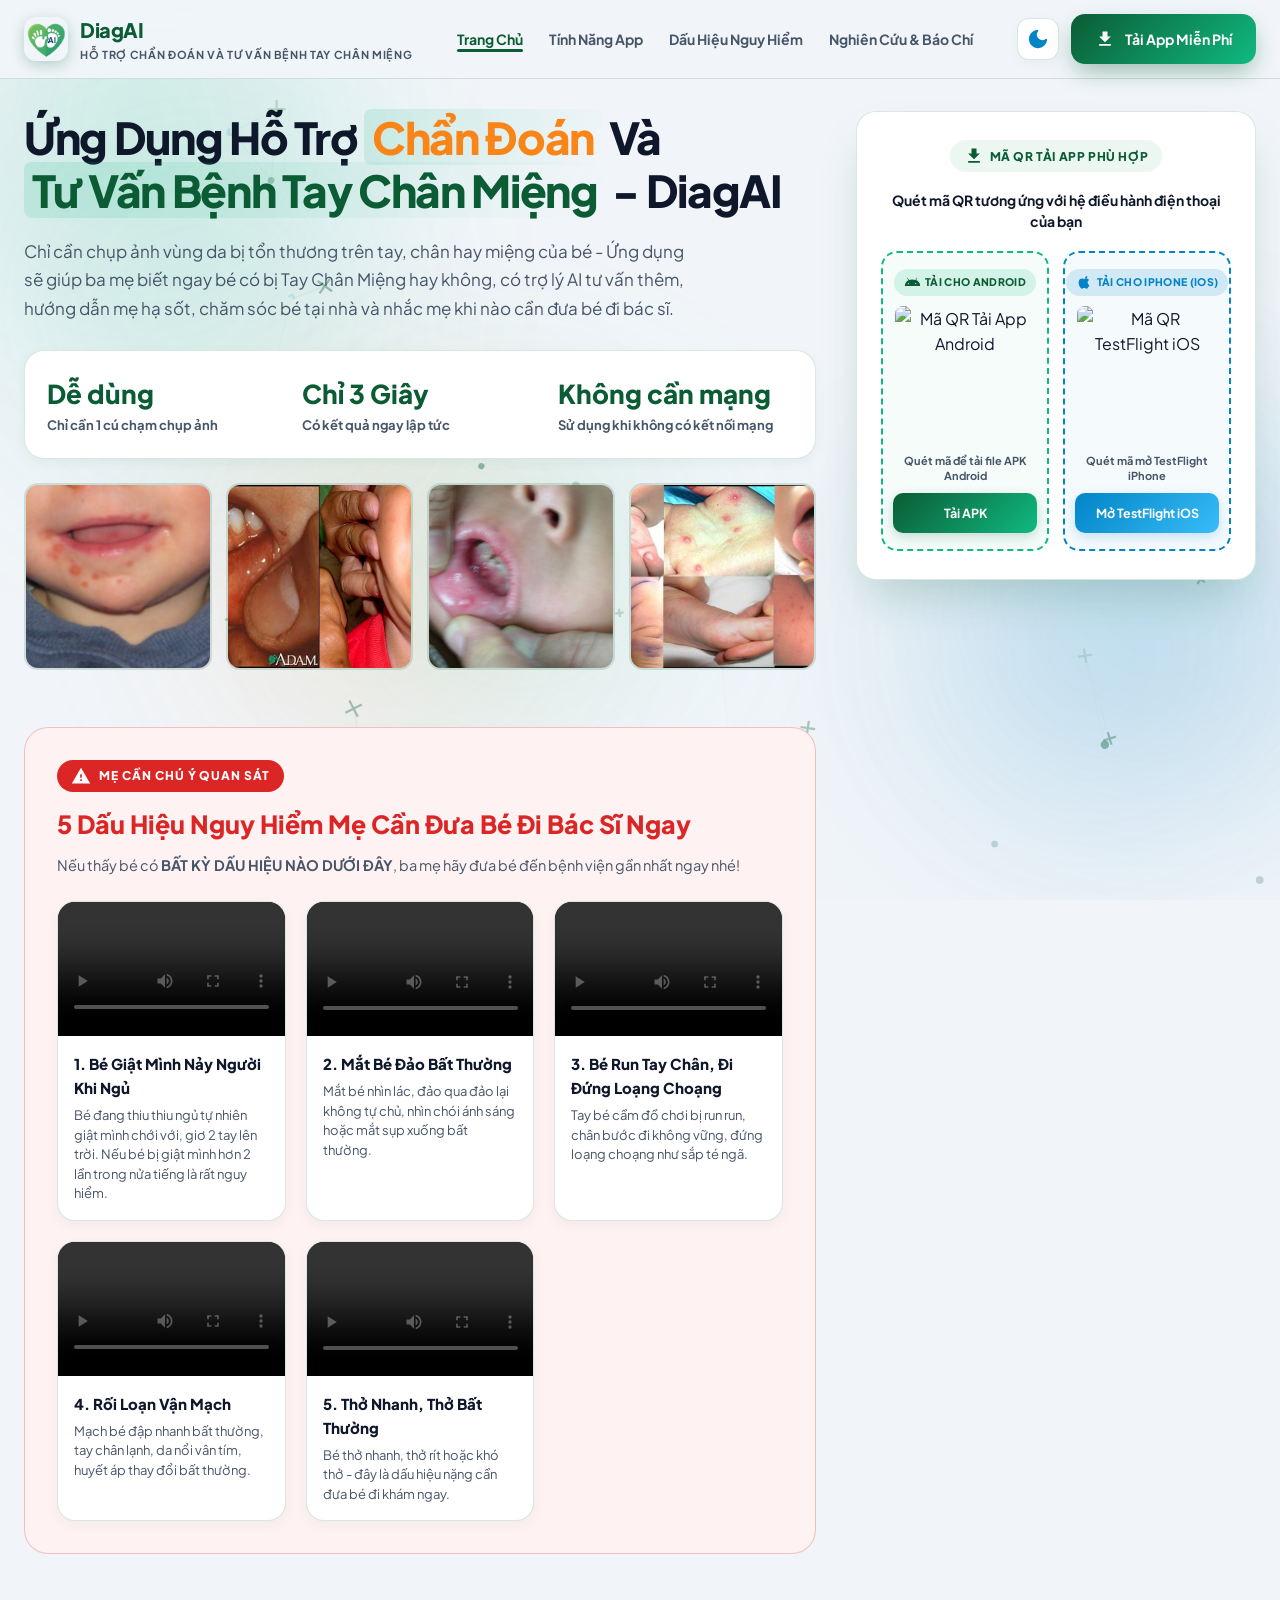
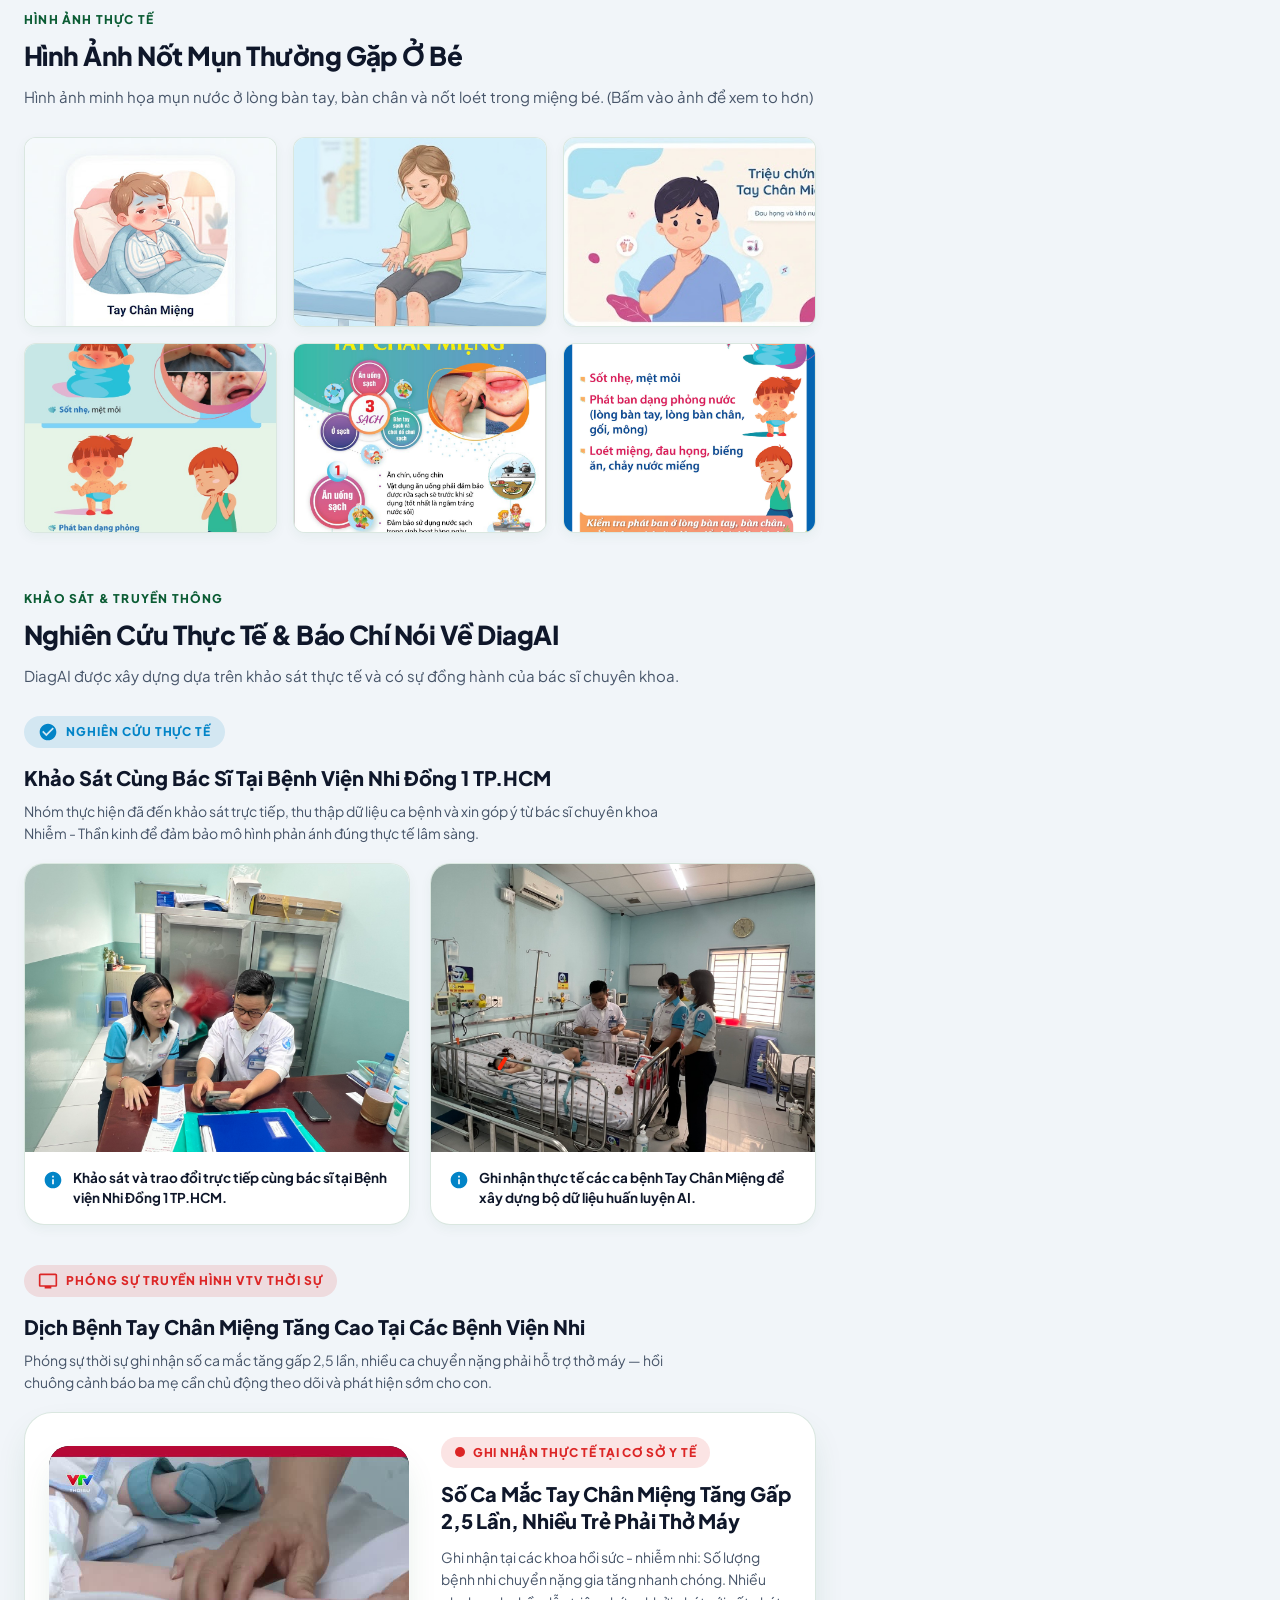
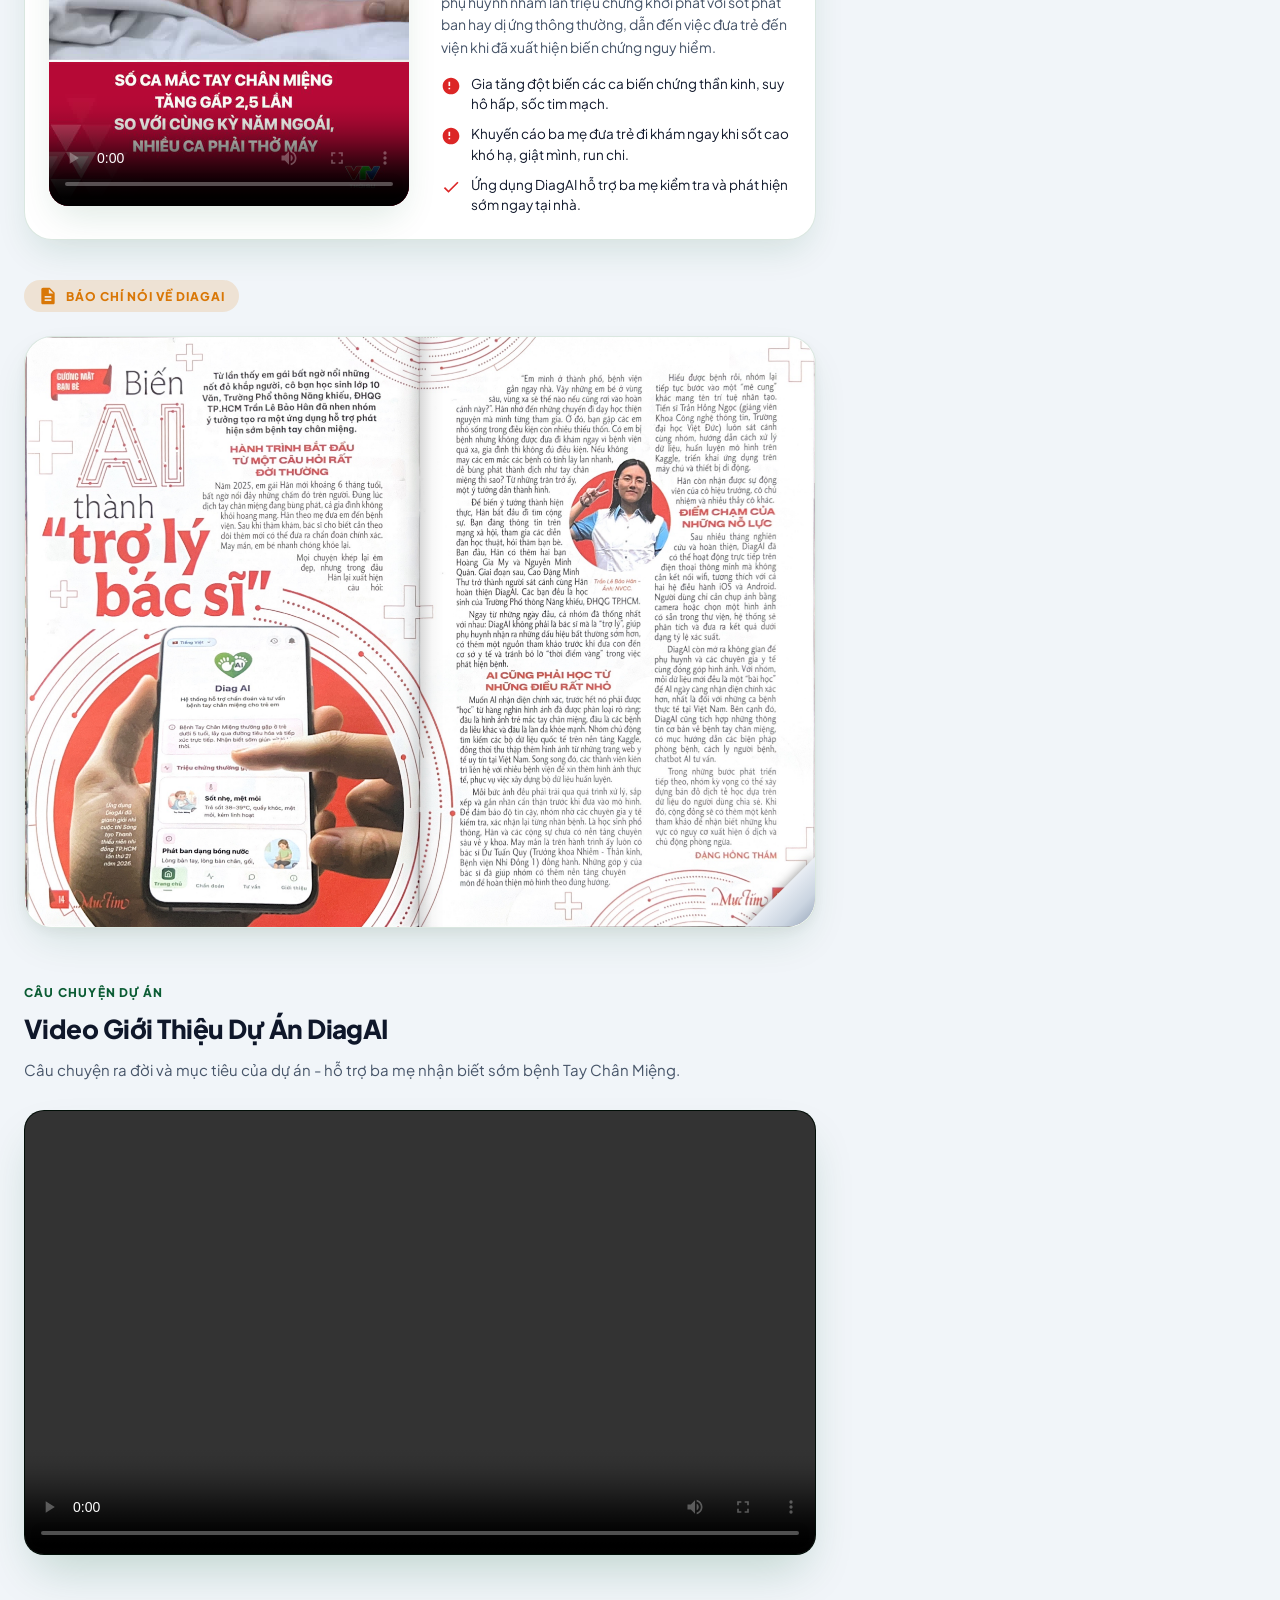
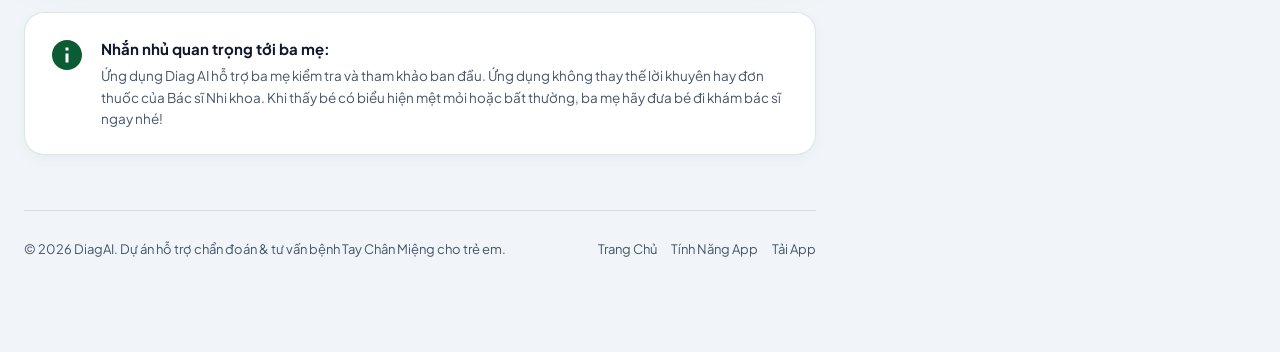
==== index.html @ 75537a61 "feat: add benhvien.mp4 VTV news report section to landing page and update hospital survey styles" ====
<!DOCTYPE html>
<html lang="vi">

<head>
  <meta charset="UTF-8" />
  <meta name="viewport" content="width=device-width, initial-scale=1.0" />
  <title>DiagAI - Ứng Dụng Hỗ Trợ Chẩn Đoán Và Tư Vấn Bệnh Tay Chân Miệng</title>
  <meta name="description"
    content="Ứng dụng hỗ trợ chẩn đoán và tư vấn bệnh Tay Chân Miệng cho bé hoàn toàn miễn phí, không cần mạng Internet. Giúp ba mẹ nhận biết sớm dấu hiệu bệnh, được trợ lý AI tư vấn và biết khi nào cần đưa bé đi bác sĩ." />
  <link rel="icon" type="image/png" href="assets/icons/main.png" />
  <link rel="apple-touch-icon" href="assets/icons/main.png" />
  <link rel="preconnect" href="https://fonts.googleapis.com">
  <link rel="preconnect" href="https://fonts.gstatic.com" crossorigin>
  <link href="https://fonts.googleapis.com/css2?family=Plus+Jakarta+Sans:wght@400;500;600;700;800&display=swap"
    rel="stylesheet">
  <link rel="stylesheet" href="assets/css/site.css">

  <style>
    /* Medical Ambient Background Blobs & Canvas */
    #medical-bg-canvas {
      position: fixed;
      top: 0;
      left: 0;
      width: 100vw;
      height: 100vh;
      pointer-events: none;
      z-index: 0;
    }

    .medical-bg-blobs {
      position: fixed;
      inset: 0;
      pointer-events: none;
      z-index: -1;
      overflow: hidden;
    }

    .medical-blob {
      position: absolute;
      border-radius: 50%;
      filter: blur(100px);
      opacity: 0.22;
      animation: blobFloat 22s infinite ease-in-out alternate;
    }

    [data-theme="dark"] .medical-blob {
      opacity: 0.16;
    }

    .medical-blob-1 {
      width: 480px;
      height: 480px;
      background: radial-gradient(circle, #10B981 0%, rgba(16, 185, 129, 0) 70%);
      top: -120px;
      left: -100px;
      animation-duration: 24s;
    }

    .medical-blob-2 {
      width: 520px;
      height: 520px;
      background: radial-gradient(circle, #0284C7 0%, rgba(2, 132, 199, 0) 70%);
      bottom: 5%;
      right: -140px;
      animation-duration: 28s;
      animation-delay: -6s;
    }

    .medical-blob-3 {
      width: 400px;
      height: 400px;
      background: radial-gradient(circle, #34D399 0%, rgba(52, 211, 153, 0) 70%);
      top: 40%;
      left: 25%;
      animation-duration: 26s;
      animation-delay: -12s;
    }

    @keyframes blobFloat {
      0% {
        transform: translate(0px, 0px) scale(1);
      }

      33% {
        transform: translate(45px, -65px) scale(1.1);
      }

      66% {
        transform: translate(-35px, 45px) scale(0.95);
      }

      100% {
        transform: translate(25px, -25px) scale(1.05);
      }
    }

    /* Main Split Layout: Left 70%, Right 30% */
    .site-wrapper {
      /* kích thước container đã có trong site.css, không cần lặp lại */
    }

    .split-container {
      display: grid;
      grid-template-columns: 1fr 400px;
      gap: 40px;
      align-items: start;
      padding-top: 32px;
      padding-bottom: 64px;
    }

    /* Right Sticky Sidebar (30% Width) */
    .sticky-sidebar {
      position: sticky;
      top: 100px;
      background: var(--card-bg);
      border: 1.5px solid var(--border);
      border-radius: var(--radius);
      padding: 28px 24px;
      box-shadow: var(--shadow-lg);
      transition: all 0.3s ease;
      z-index: 10;
    }

    .sticky-sidebar:hover {
      border-color: var(--primary);
      box-shadow: 0 20px 48px -10px rgba(11, 92, 52, 0.3);
    }

    .qr-pass-header {
      text-align: center;
      margin-bottom: 20px;
    }

    .qr-pass-badge {
      display: inline-flex;
      align-items: center;
      gap: 6px;
      background: var(--primary-light);
      color: var(--primary);
      font-size: 12px;
      font-weight: 800;
      padding: 6px 14px;
      border-radius: 999px;
      text-transform: uppercase;
      letter-spacing: 0.05em;
      margin-bottom: 12px;
    }

    .qr-pass-title {
      font-size: 20px;
      font-weight: 800;
      color: var(--text);
      margin-bottom: 4px;
    }

    .qr-box {
      background: #FFFFFF;
      border: 2px dashed var(--primary-accent);
      border-radius: 16px;
      padding: 16px 10px;
      text-align: center;
      margin-bottom: 0;
      position: relative;
      overflow: hidden;
      display: flex;
      flex-direction: column;
      align-items: center;
      justify-content: space-between;
    }

    .qr-box img {
      width: 140px;
      height: 140px;
      display: block;
      margin: 0 auto;
      border-radius: 8px;
    }

    .qr-scan-text {
      font-size: 11px;
      font-weight: 700;
      color: var(--text-muted);
      margin-top: 8px;
      line-height: 1.35;
    }

    .qr-split-container {
      display: grid;
      grid-template-columns: repeat(2, 1fr);
      gap: 14px;
    }

    .qr-box-android {
      border: 2px dashed #10B981 !important;
      background: rgba(16, 185, 129, 0.04);
    }

    .qr-box-ios {
      border: 2px dashed #0284C7 !important;
      background: rgba(2, 132, 199, 0.04);
    }

    .qr-os-badge {
      display: inline-flex;
      align-items: center;
      justify-content: center;
      gap: 5px;
      font-size: 10.5px;
      font-weight: 800;
      padding: 5px 10px;
      border-radius: 999px;
      margin-bottom: 10px;
      text-transform: uppercase;
      letter-spacing: 0.03em;
      white-space: nowrap;
    }

    .qr-os-badge .svg-icon {
      width: 16px !important;
      height: 16px !important;
      flex-shrink: 0;
    }

    .qr-os-badge.os-android {
      background: rgba(16, 185, 129, 0.15);
      color: #0B5C34;
    }

    [data-theme="dark"] .qr-os-badge.os-android {
      color: #34D399;
      background: rgba(52, 211, 153, 0.2);
    }

    .qr-os-badge.os-ios {
      background: rgba(2, 132, 199, 0.15);
      color: #0284C7;
    }

    [data-theme="dark"] .qr-os-badge.os-ios {
      color: #38BDF8;
      background: rgba(56, 189, 248, 0.2);
    }

    .btn-android-sm {
      background: linear-gradient(135deg, #0B5C34 0%, #10B981 100%);
      color: #FFFFFF !important;
      width: 100%;
      margin-top: 10px;
      padding: 10px 14px;
      font-size: 12.5px;
      border-radius: 10px;
      text-decoration: none;
      display: inline-flex;
      align-items: center;
      justify-content: center;
      gap: 6px;
      font-weight: 700;
      box-shadow: 0 4px 12px rgba(11, 92, 52, 0.2);
    }

    .btn-ios-sm {
      background: linear-gradient(135deg, #0284C7 0%, #38BDF8 100%);
      color: #FFFFFF !important;
      width: 100%;
      margin-top: 10px;
      padding: 10px 14px;
      font-size: 12.5px;
      border-radius: 10px;
      text-decoration: none;
      display: inline-flex;
      align-items: center;
      justify-content: center;
      gap: 6px;
      font-weight: 700;
      box-shadow: 0 4px 12px rgba(2, 132, 199, 0.2);
    }

    .offline-sidebar-pill {
      background: rgba(16, 185, 129, 0.12);
      border: 1px solid rgba(16, 185, 129, 0.3);
      color: var(--primary);
      padding: 8px 12px;
      border-radius: 10px;
      font-size: 12px;
      font-weight: 800;
      text-align: center;
      margin-bottom: 16px;
      display: flex;
      align-items: center;
      justify-content: center;
      gap: 6px;
    }

    .qr-download-actions {
      display: flex;
      flex-direction: column;
      gap: 12px;
    }

    .qr-download-actions .btn {
      width: 100%;
    }

    .os-info-note {
      font-size: 11.5px;
      color: var(--text-muted);
      text-align: center;
      margin-top: 14px;
      padding-top: 14px;
      border-top: 1px solid var(--border);
    }

    /* Left Main Content (70% Width) */
    .main-content {
      display: flex;
      flex-direction: column;
      gap: 56px;
    }

    /* Hero Section Left */
    .hero-tag {
      display: inline-flex;
      align-items: center;
      gap: 8px;
      background: var(--primary-light);
      color: var(--primary);
      border: 1px solid var(--border);
      padding: 8px 18px;
      border-radius: 999px;
      font-size: 13px;
      font-weight: 800;
      margin-bottom: 20px;
      letter-spacing: 0.04em;
    }

    .hero-title {
      font-size: clamp(32px, 3.8vw, 44px);
      font-weight: 800;
      line-height: 1.2;
      letter-spacing: -0.03em;
      margin-bottom: 20px;
    }

    .hero-title highlight {
      color: var(--primary);
      background: linear-gradient(120deg, rgba(16, 185, 129, 0.15) 0%, rgba(16, 185, 129, 0) 100%);
      padding: 0 8px;
      border-radius: 8px;
    }

    .hero-desc {
      font-size: 17px;
      color: var(--text-muted);
      line-height: 1.68;
      margin-bottom: 28px;
      max-width: 680px;
    }

    .offline-highlight-banner {
      background: linear-gradient(135deg, rgba(11, 92, 52, 0.08) 0%, rgba(16, 185, 129, 0.15) 100%);
      border: 1.5px solid var(--primary-accent);
      border-radius: 16px;
      padding: 18px 22px;
      margin-bottom: 32px;
      display: flex;
      align-items: center;
      gap: 16px;
    }

    .offline-highlight-banner strong {
      font-size: 16px;
      color: var(--primary);
      display: block;
      margin-bottom: 2px;
    }

    .offline-highlight-banner p {
      font-size: 13.5px;
      color: var(--text-muted);
      margin: 0;
      line-height: 1.5;
    }

    .hero-ctas {
      display: flex;
      gap: 16px;
      flex-wrap: wrap;
      margin-bottom: 32px;
    }

    .hero-stats {
      display: grid;
      grid-template-columns: repeat(3, 1fr);
      gap: 20px;
      padding: 22px;
      background: var(--card-bg);
      border: 1px solid var(--border);
      border-radius: var(--radius);
      box-shadow: var(--shadow-sm);
    }

    .stat-item h3 {
      font-size: 26px;
      font-weight: 800;
      color: var(--primary);
    }

    .stat-item p {
      font-size: 13px;
      color: var(--text-muted);
      font-weight: 700;
    }

    /* Hero Gallery - 4 ô vuông ngay dưới hero stats */
    .hero-gallery {
      display: grid;
      grid-template-columns: repeat(4, 1fr);
      gap: 14px;
      margin-top: 24px;
    }

    .hero-gallery-item {
      position: relative;
      aspect-ratio: 1;
      border-radius: 14px;
      overflow: hidden;
      cursor: pointer;
      border: 2px solid var(--border);
      transition: transform 0.3s ease, box-shadow 0.3s ease, border-color 0.3s ease;
    }

    .hero-gallery-item:hover {
      transform: scale(1.04);
      box-shadow: 0 8px 32px rgba(16, 185, 129, 0.25);
      border-color: var(--primary);
    }

    .hero-gallery-item img {
      width: 100%;
      height: 100%;
      object-fit: cover;
      display: block;
    }

    .hero-gallery-label {
      position: absolute;
      bottom: 0;
      left: 0;
      right: 0;
      padding: 6px 0;
      text-align: center;
      font-size: 12px;
      font-weight: 800;
      color: #fff;
      background: linear-gradient(transparent, rgba(0, 0, 0, 0.7));
      letter-spacing: 0.05em;
      text-transform: uppercase;
    }


    /* Video Warning Section */
    .video-section {
      background: var(--danger-light);
      border: 1.5px solid rgba(220, 38, 38, 0.25);
      border-radius: 24px;
      padding: 32px;
    }

    .warning-badge {
      display: inline-flex;
      align-items: center;
      gap: 8px;
      background: #DC2626;
      color: #FFF;
      font-weight: 800;
      font-size: 12px;
      text-transform: uppercase;
      letter-spacing: 0.08em;
      padding: 6px 14px;
      border-radius: 999px;
      margin-bottom: 12px;
    }

    /* ============ Nghiên Cứu Thực Tế (khảo sát bệnh viện) ============
       Style dạng "photo-story": ảnh lớn + caption luôn hiển thị, tông xanh dương
       (secondary) để phân biệt rõ với khối Báo Chí bên dưới. */
    .research-block {
      margin-bottom: 40px;
    }

    .research-block:last-child {
      margin-bottom: 0;
    }

    .research-block-label {
      display: inline-flex;
      align-items: center;
      gap: 8px;
      background: rgba(2, 132, 199, 0.12);
      color: var(--secondary);
      font-size: 12px;
      font-weight: 800;
      text-transform: uppercase;
      letter-spacing: 0.08em;
      padding: 6px 14px;
      border-radius: 999px;
      margin-bottom: 14px;
    }

    .research-block-title {
      font-size: 20px;
      font-weight: 800;
      margin-bottom: 6px;
    }

    .research-block-desc {
      font-size: 14px;
      color: var(--text-muted);
      margin-bottom: 18px;
      max-width: 640px;
    }

    .study-grid {
      display: grid;
      grid-template-columns: repeat(2, 1fr);
      gap: 20px;
    }

    .study-card {
      background: var(--card-bg);
      border: 1.5px solid var(--border);
      border-radius: var(--radius);
      overflow: hidden;
      box-shadow: var(--shadow-sm);
      transition: all 0.3s ease;
    }

    .study-card:hover {
      transform: translateY(-4px);
      box-shadow: var(--shadow-md);
      border-color: var(--secondary);
    }

    .study-card-img {
      width: 100%;
      aspect-ratio: 4 / 3;
      object-fit: cover;
      display: block;
      cursor: zoom-in;
    }

    .study-card-caption {
      padding: 16px 18px;
      display: flex;
      align-items: flex-start;
      gap: 10px;
    }

    .study-card-caption svg {
      color: var(--secondary);
      flex-shrink: 0;
      margin-top: 2px;
    }

    .study-card-caption p {
      font-size: 13.5px;
      font-weight: 700;
      color: var(--text);
      line-height: 1.5;
    }

    /* ============ Báo Chí & Video Giới Thiệu (Style dùng chung nằm trong site.css) ============ */

    /* ============ Video Giới Thiệu Dự Án - video ngang lớn ============ */
    .wide-video-frame {
      width: 100%;
      aspect-ratio: 16 / 9;
      background: #000;
      border-radius: var(--radius);
      overflow: hidden;
      box-shadow: var(--shadow-lg);
      border: 1.5px solid var(--border);
    }

    .wide-video-frame video {
      width: 100%;
      height: 100%;
      object-fit: cover;
    }

    /* Responsive - chỉ các phần riêng của trang này (header/nav/nút/footer/gallery
       dùng chung đã nằm trong assets/css/site.css) */
    @media (max-width: 1080px) {
      .split-container {
        grid-template-columns: 1fr;
        gap: 32px;
        padding-top: 20px;
        padding-bottom: 40px;
      }

      .sticky-sidebar {
        position: relative;
        top: 0;
        max-width: 100%;
        margin: 0 auto;
      }

      .hero-gallery {
        grid-template-columns: repeat(2, 1fr);
      }

      .study-grid {
        grid-template-columns: 1fr;
      }
    }

    @media (max-width: 768px) {
      .hero-tag {
        font-size: 11.5px;
        padding: 6px 14px;
        margin-bottom: 14px;
      }

      .hero-title {
        font-size: 22px !important;
        line-height: 1.35 !important;
        margin-bottom: 14px;
      }

      .hero-title br {
        display: none;
      }

      .hero-desc {
        font-size: 13.5px !important;
        line-height: 1.6 !important;
        margin-bottom: 20px;
      }

      .offline-highlight-banner {
        flex-direction: column;
        text-align: center;
        padding: 14px 16px;
        gap: 10px;
        margin-bottom: 20px;
      }

      .hero-stats {
        grid-template-columns: repeat(3, 1fr) !important;
        gap: 6px !important;
        padding: 14px 10px !important;
      }

      .stat-item {
        padding: 6px 4px !important;
        text-align: center;
      }

      .stat-item h3 {
        font-size: 13px !important;
        margin-bottom: 2px;
      }

      .stat-item p {
        font-size: 10px !important;
        line-height: 1.3;
      }

      .hero-gallery {
        grid-template-columns: repeat(2, 1fr) !important;
        gap: 8px !important;
      }

      .video-section {
        padding: 18px 16px;
        border-radius: 18px;
      }

      .sticky-sidebar {
        width: 100%;
        max-width: 100%;
        border-radius: 16px;
        padding: 20px 16px;
      }

      .qr-box svg,
      .qr-box img {
        width: 140px;
        height: 140px;
      }
    }

    @media (max-width: 480px) {
      .hero-title {
        font-size: 20px !important;
      }

      .hero-stats {
        grid-template-columns: 1fr !important;
        gap: 10px !important;
      }

      .stat-item {
        padding: 10px !important;
        background: rgba(11, 92, 52, 0.04);
        border-radius: 10px;
      }

      .study-grid {
        grid-template-columns: 1fr;
      }
    }
  </style>
</head>

<body data-page="home">

  <!-- Medical Background Animation (Glowing Blobs & Floating Canvas Elements) -->
  <div class="medical-bg-blobs">
    <div class="medical-blob medical-blob-1"></div>
    <div class="medical-blob medical-blob-2"></div>
    <div class="medical-blob medical-blob-3"></div>
  </div>
  <canvas id="medical-bg-canvas"></canvas>

  <!-- Header dùng chung: được assets/js/site.js chèn vào để luôn đồng bộ với các trang khác -->
  <div id="site-header"></div>

  <!-- Main Split Layout Container -->
  <div class="site-wrapper split-container">

    <!-- LEFT CONTENT AREA (70% WIDTH) -->
    <main class="main-content">

      <!-- Hero Section Left -->
      <section class="hero-left reveal active">
        <h1 class="hero-title">
          Ứng Dụng Hỗ Trợ <highlight style="color: rgb(249, 133, 25);">Chẩn Đoán</highlight> Và <br />
          <highlight>Tư Vấn Bệnh Tay Chân Miệng</highlight> - DiagAI
        </h1>
        <p class="hero-desc">
          Chỉ cần chụp ảnh vùng da bị tổn thương trên tay, chân hay miệng của bé - Ứng dụng sẽ giúp ba mẹ biết ngay bé
          có bị Tay Chân Miệng hay không, có trợ lý AI tư vấn thêm, hướng dẫn mẹ hạ sốt, chăm sóc bé tại nhà và nhắc mẹ
          khi nào cần đưa bé đi bác sĩ.
        </p>

        <div class="hero-stats">
          <div class="stat-item">
            <h3>Dễ dùng</h3>
            <p>Chỉ cần 1 cú chạm chụp ảnh</p>
          </div>
          <div class="stat-item">
            <h3>Chỉ 3 Giây</h3>
            <p>Có kết quả ngay lập tức</p>
          </div>
          <div class="stat-item">
            <h3>Không cần mạng</h3>
            <p>Sử dụng khi không có kết nối mạng</p>
          </div>
        </div>

        <!-- Hình ảnh minh họa ngay dưới -->
        <div class="hero-gallery">
          <div class="hero-gallery-item" onclick="openLightbox('assets/images/Picture1.png')">
            <img src="assets/images/Picture1.png" alt="Nốt phỏng nước ở bàn tay bé" />
          </div>
          <div class="hero-gallery-item" onclick="openLightbox('assets/images/Picture2.png')">
            <img src="assets/images/Picture2.png" alt="Nốt phỏng nước ở bàn chân bé" />
          </div>
          <div class="hero-gallery-item" onclick="openLightbox('assets/images/Picture3.png')">
            <img src="assets/images/Picture3.png" alt="Nốt mụn nước trên da bé" />
          </div>
          <div class="hero-gallery-item" onclick="openLightbox('assets/images/Picture4.png')">
            <img src="assets/images/Picture4.png" alt="Vết loét trong miệng bé" />
          </div>
        </div>
      </section>

      <!-- Video Warning Section -->
      <section id="video-warnings" class="video-section reveal">
        <div class="warning-badge">
          <svg class="svg-icon" viewBox="0 0 24 24">
            <path d="M1 21h22L12 2 1 21zm12-3h-2v-2h2v2zm0-4h-2v-4h2v4z" />
          </svg>
          MẸ CẦN CHÚ Ý QUAN SÁT
        </div>
        <h2 style="font-size: 25px; font-weight: 800; color: var(--danger); margin-bottom: 10px;">
          5 Dấu Hiệu Nguy Hiểm Mẹ Cần Đưa Bé Đi Bác Sĩ Ngay
        </h2>
        <p style="font-size: 14.5px; color: var(--text-muted); margin-bottom: 24px;">
          Nếu thấy bé có <strong>BẤT KỲ DẤU HIỆU NÀO DƯỚI ĐÂY</strong>, ba mẹ hãy đưa bé đến bệnh viện gần nhất ngay
          nhé!
        </p>

        <div class="video-grid">
          <!-- Video 1 -->
          <div class="video-card">
            <div class="video-wrapper">
              <video controls preload="metadata">
                <source src="assets/videos/VideoGiatMinh.mp4" type="video/mp4" />
              </video>
            </div>
            <div class="video-info">
              <h4>1. Bé Giật Mình Nảy Người Khi Ngủ</h4>
              <p>Bé đang thiu thiu ngủ tự nhiên giật mình chới với, giơ 2 tay lên trời. Nếu bé bị giật mình hơn 2 lần
                trong nửa tiếng là rất nguy hiểm.</p>
            </div>
          </div>

          <!-- Video 2 -->
          <div class="video-card">
            <div class="video-wrapper">
              <video controls preload="metadata">
                <source src="assets/videos/VideoDaoMat.mp4" type="video/mp4" />
              </video>
            </div>
            <div class="video-info">
              <h4>2. Mắt Bé Đảo Bất Thường</h4>
              <p>Mắt bé nhìn lác, đảo qua đảo lại không tự chủ, nhìn chói ánh sáng hoặc mắt sụp xuống bất thường.</p>
            </div>
          </div>

          <!-- Video 3 -->
          <div class="video-card">
            <div class="video-wrapper">
              <video controls preload="metadata">
                <source src="assets/videos/VideoRunChi.mp4" type="video/mp4" />
              </video>
            </div>
            <div class="video-info">
              <h4>3. Bé Run Tay Chân, Đi Đứng Loạng Choạng</h4>
              <p>Tay bé cầm đồ chơi bị run run, chân bước đi không vững, đứng loạng choạng như sắp té ngã.</p>
            </div>
          </div>

          <!-- Video 4 -->
          <div class="video-card">
            <div class="video-wrapper">
              <video controls preload="metadata">
                <source src="assets/videos/VideoRoiLoanVanMach.mp4" type="video/mp4" />
              </video>
            </div>
            <div class="video-info">
              <h4>4. Rối Loạn Vận Mạch</h4>
              <p>Mạch bé đập nhanh bất thường, tay chân lạnh, da nổi vân tím, huyết áp thay đổi bất thường.</p>
            </div>
          </div>

          <!-- Video 5 -->
          <div class="video-card">
            <div class="video-wrapper">
              <video controls preload="metadata">
                <source src="assets/videos/VideoThoNhanh.mp4" type="video/mp4" />
              </video>
            </div>
            <div class="video-info">
              <h4>5. Thở Nhanh, Thở Bất Thường</h4>
              <p>Bé thở nhanh, thở rít hoặc khó thở - đây là dấu hiệu nặng cần đưa bé đi khám ngay.</p>
            </div>
          </div>
        </div>
      </section>

      <!-- Gallery Section -->
      <section id="gallery" class="reveal">
        <div class="section-header">
          <span class="section-tag">HÌNH ẢNH THỰC TẾ</span>
          <h2 class="section-title">Hình Ảnh Nốt Mụn Thường Gặp Ở Bé</h2>
          <p class="section-desc">Hình ảnh minh họa mụn nước ở lòng bàn tay, bàn chân và nốt loét trong miệng bé. (Bấm
            vào ảnh để xem to hơn)</p>
        </div>

        <div class="gallery-grid">
          <div class="gallery-item" onclick="openLightbox('assets/images/BannerHome_1.jpg')">
            <img src="assets/images/BannerHome_1.jpg" alt="Hướng dẫn nhận biết bệnh" />
            <div class="gallery-overlay">Cách nhận biết bệnh Tay Chân Miệng</div>
          </div>

          <div class="gallery-item" onclick="openLightbox('assets/images/BannerHome_2.jpg')">
            <img src="assets/images/BannerHome_2.jpg" alt="Hướng dẫn phòng tránh" />
            <div class="gallery-overlay">Cách giữ vệ sinh phòng bệnh cho bé</div>
          </div>

          <div class="gallery-item" onclick="openLightbox('assets/images/BannerHome_3.jpg')">
            <img src="assets/images/BannerHome_3.jpg" alt="Phân biệt mụn nước" />
            <div class="gallery-overlay">Phân biệt nốt phỏng Tay Chân Miệng</div>
          </div>

          <div class="gallery-item" onclick="openLightbox('assets/images/1.jpg')">
            <img src="assets/images/1.jpg" alt="Mụn nước bàn tay" />
            <div class="gallery-overlay">Mụn nước ở lòng bàn tay bé</div>
          </div>

          <div class="gallery-item" onclick="openLightbox('assets/images/2.jpeg')">
            <img src="assets/images/2.jpeg" alt="Mụn nước bàn chân" />
            <div class="gallery-overlay">Nốt phỏng ở lòng bàn chân bé</div>
          </div>

          <div class="gallery-item" onclick="openLightbox('assets/images/3.jpg')">
            <img src="assets/images/3.jpg" alt="Loét trong miệng" />
            <div class="gallery-overlay">Vết loét nhỏ bên trong miệng bé</div>
          </div>
        </div>
      </section>

      <!-- Research & Press Section -->
      <section id="research" class="reveal">
        <div class="section-header">
          <span class="section-tag">KHẢO SÁT & TRUYỀN THÔNG</span>
          <h2 class="section-title">Nghiên Cứu Thực Tế & Báo Chí Nói Về DiagAI</h2>
          <p class="section-desc">DiagAI được xây dựng dựa trên khảo sát thực tế và có sự đồng hành của bác sĩ chuyên
            khoa.</p>
        </div>

        <!-- Khối 1: Nghiên cứu thực tế - dạng photo-story, tông xanh dương -->
        <div class="research-block">
          <span class="research-block-label">
            <svg class="svg-icon" viewBox="0 0 24 24">
              <path
                d="M12 2C6.48 2 2 6.48 2 12s4.48 10 10 10 10-4.48 10-10S17.52 2 12 2zm-2 15l-5-5 1.41-1.41L10 14.17l7.59-7.59L19 8l-9 9z" />
            </svg>
            NGHIÊN CỨU THỰC TẾ
          </span>
          <h3 class="research-block-title">Khảo Sát Cùng Bác Sĩ Tại Bệnh Viện Nhi Đồng 1 TP.HCM</h3>
          <p class="research-block-desc">Nhóm thực hiện đã đến khảo sát trực tiếp, thu thập dữ liệu ca bệnh và xin góp
            ý từ bác sĩ chuyên khoa Nhiễm - Thần kinh để đảm bảo mô hình phản ánh đúng thực tế lâm sàng.</p>
          <div class="study-grid">
            <div class="study-card" data-tilt data-tilt-max="5">
              <img class="study-card-img" src="assets/images/HinhLamWeb/3.jpg" alt="Khảo sát tại Bệnh viện Nhi Đồng 1"
                onclick="openLightbox('assets/images/HinhLamWeb/3.jpg')" />
              <div class="study-card-caption">
                <svg class="svg-icon" viewBox="0 0 24 24">
                  <path
                    d="M12 2C6.48 2 2 6.48 2 12s4.48 10 10 10 10-4.48 10-10S17.52 2 12 2zm1 15h-2v-6h2v6zm0-8h-2V7h2v2z" />
                </svg>
                <p>Khảo sát và trao đổi trực tiếp cùng bác sĩ tại Bệnh viện Nhi Đồng 1 TP.HCM.</p>
              </div>
            </div>
            <div class="study-card" data-tilt data-tilt-max="5">
              <img class="study-card-img" src="assets/images/HinhLamWeb/5_CheMat copy.jpeg"
                alt="Nghiên cứu thực tế các ca bệnh tại bệnh viện"
                onclick="openLightbox('assets/images/HinhLamWeb/5_CheMat%20copy.jpeg')" />
              <div class="study-card-caption">
                <svg class="svg-icon" viewBox="0 0 24 24">
                  <path
                    d="M12 2C6.48 2 2 6.48 2 12s4.48 10 10 10 10-4.48 10-10S17.52 2 12 2zm1 15h-2v-6h2v6zm0-8h-2V7h2v2z" />
                </svg>
                <p>Ghi nhận thực tế các ca bệnh Tay Chân Miệng để xây dựng bộ dữ liệu huấn luyện AI.</p>
              </div>
            </div>
          </div>
        </div>

        <!-- Khối 2: Phóng sự VTV Thời Sự - Tình hình dịch bệnh thực tế tại các bệnh viện nhi -->
        <div class="research-block">
          <span class="research-block-label" style="background: rgba(220, 38, 38, 0.12); color: var(--danger);">
            <svg class="svg-icon" viewBox="0 0 24 24">
              <path d="M21 3H3c-1.1 0-2 .9-2 2v12c0 1.1.9 2 2 2h5v2h8v-2h5c1.1 0 1.99-.9 1.99-2L23 5c0-1.1-.9-2-2-2zm0 14H3V5h18v12z" />
            </svg>
            PHÓNG SỰ TRUYỀN HÌNH VTV THỜI SỰ
          </span>
          <h3 class="research-block-title">Dịch Bệnh Tay Chân Miệng Tăng Cao Tại Các Bệnh Viện Nhi</h3>
          <p class="research-block-desc">Phóng sự thời sự ghi nhận số ca mắc tăng gấp 2,5 lần, nhiều ca chuyển nặng phải hỗ trợ thở máy — hồi chuông cảnh báo ba mẹ cần chủ động theo dõi và phát hiện sớm cho con.</p>

          <div class="hospital-video-card" data-tilt data-tilt-max="3">
            <div class="hospital-video-frame">
              <video controls preload="metadata" playsinline poster="assets/images/benhvien_thumb.jpg">
                <source src="assets/videos/benhvien.mp4" type="video/mp4" />
              </video>
            </div>
            <div class="hospital-video-info">
              <div class="hospital-tag">
                <span class="pulse-dot danger"></span>
                Ghi Nhận Thực Tế Tại Cơ Sở Y Tế
              </div>
              <h4>Số Ca Mắc Tay Chân Miệng Tăng Gấp 2,5 Lần, Nhiều Trẻ Phải Thở Máy</h4>
              <p>Ghi nhận tại các khoa hồi sức - nhiễm nhi: Số lượng bệnh nhi chuyển nặng gia tăng nhanh chóng. Nhiều phụ huynh nhầm lẫn triệu chứng khởi phát với sốt phát ban hay dị ứng thông thường, dẫn đến việc đưa trẻ đến viện khi đã xuất hiện biến chứng nguy hiểm.</p>
              <ul class="hospital-highlights">
                <li>
                  <svg class="svg-icon" viewBox="0 0 24 24"><path d="M12 2C6.48 2 2 6.48 2 12s4.48 10 10 10 10-4.48 10-10S17.52 2 12 2zm-1 14H9v-2h2v2zm0-4H9V7h2v5z"/></svg>
                  Gia tăng đột biến các ca biến chứng thần kinh, suy hô hấp, sốc tim mạch.
                </li>
                <li>
                  <svg class="svg-icon" viewBox="0 0 24 24"><path d="M12 2C6.48 2 2 6.48 2 12s4.48 10 10 10 10-4.48 10-10S17.52 2 12 2zm-1 14H9v-2h2v2zm0-4H9V7h2v5z"/></svg>
                  Khuyến cáo ba mẹ đưa trẻ đi khám ngay khi sốt cao khó hạ, giật mình, run chi.
                </li>
                <li>
                  <svg class="svg-icon" viewBox="0 0 24 24"><path d="M9 16.17L4.83 12l-1.42 1.41L9 19 21 7l-1.41-1.41z"/></svg>
                  Ứng dụng DiagAI hỗ trợ ba mẹ kiểm tra và phát hiện sớm ngay tại nhà.
                </li>
              </ul>
            </div>
          </div>
        </div>

        <!-- Khối 3: Báo chí - full width, hiệu ứng cong lật góc sách 3D, bấm vào ảnh để mở PDF -->
        <div class="research-block">
          <span class="research-block-label" style="background: rgba(217, 119, 6, 0.15); color: var(--warning);">
            <svg class="svg-icon" viewBox="0 0 24 24">
              <path
                d="M14 2H6c-1.1 0-1.99.9-1.99 2L4 20c0 1.1.89 2 1.99 2H18c1.1 0 2-.9 2-2V8l-6-6zm2 16H8v-2h8v2zm0-4H8v-2h8v2zm-3-5V3.5L18.5 9H13z" />
            </svg>
            BÁO CHÍ NÓI VỀ DIAGAI
          </span>
          <div class="press-feature-container">
            <a class="press-feature" href="assets/images/HinhLamWeb/BaoMucTim_DiagAI.pdf" target="_blank"
              aria-label="Xem bài báo Mực Tím đầy đủ (PDF)" data-tilt data-tilt-max="4">
              <div class="press-paper-wrapper">
                <img src="assets/images/HinhLamWeb/BaoMucTim.png" alt="Bài báo Mực Tím giới thiệu DiagAI" />
                <!-- Nếp gấp rãnh gáy tạp chí ở giữa -->
                <div class="press-spine"></div>
                <!-- Vệt phản quang ánh sáng quét qua mặt in khi hover -->
                <div class="press-glare"></div>
                <!-- Góc sách/báo cong lật lên (Book Corner Curl tinh tế, không chèn chữ lên mặt báo) -->
                <div class="book-corner-curl">
                  <div class="curl-under-shadow"></div>
                  <div class="curl-fold"></div>
                </div>
              </div>
            </a>
          </div>
        </div>
      </section>

      <!-- Video Giới Thiệu Dự Án - video quay ngang nên hiển thị to, nổi bật -->
      <section id="video-intro" class="reveal">
        <div class="section-header">
          <span class="section-tag">CÂU CHUYỆN DỰ ÁN</span>
          <h2 class="section-title">Video Giới Thiệu Dự Án DiagAI</h2>
          <p class="section-desc">Câu chuyện ra đời và mục tiêu của dự án - hỗ trợ ba mẹ nhận biết sớm bệnh Tay Chân
            Miệng.</p>
        </div>
        <div class="wide-video-frame">
          <video controls preload="metadata">
            <source src="assets/videos/VideoGioiThieu_DiagAI_FullHD.mp4" type="video/mp4" />
          </video>
        </div>
      </section>

      <!-- Disclaimer Box -->
      <section id="disclaimer" class="disclaimer-box reveal">
        <div class="disclaimer-icon">
          <svg class="svg-icon xl" viewBox="0 0 24 24">
            <path
              d="M12 2C6.48 2 2 6.48 2 12s4.48 10 10 10 10-4.48 10-10S17.52 2 12 2zm1 15h-2v-6h2v6zm0-8h-2V7h2v2z" />
          </svg>
        </div>
        <div class="disclaimer-text">
          <strong>Nhắn nhủ quan trọng tới ba mẹ:</strong>
          <p>
            Ứng dụng Diag AI hỗ trợ ba mẹ kiểm tra và tham khảo ban đầu. Ứng dụng không thay thế lời khuyên hay đơn
            thuốc của Bác sĩ Nhi khoa. Khi thấy bé có biểu hiện mệt mỏi hoặc bất thường, ba mẹ hãy đưa bé đi khám bác sĩ
            ngay nhé!
          </p>
        </div>
      </section>

      <!-- Footer dùng chung -->
      <div id="site-footer"></div>

    </main>

    <!-- RIGHT STICKY SIDEBAR (30% WIDTH) -->
    <aside class="sticky-sidebar">
      <div class="qr-pass-header">
        <div class="qr-pass-badge">
          <svg class="svg-icon" viewBox="0 0 24 24">
            <path d="M19 9h-4V3H9v6H5l7 7 7-7zM5 18v2h14v-2H5z" />
          </svg>
          MÃ QR TẢI APP PHÙ HỢP
        </div>
        <p style="font-size: 14px; font-weight: 700; color: var(--text); margin-top: 6px; line-height: 1.45;">Quét mã QR
          tương ứng với hệ điều hành điện thoại của bạn</p>
      </div>

      <div class="qr-split-container">
        <!-- Android QR Box -->
        <div class="qr-box qr-box-android">
          <div class="qr-os-badge os-android">
            <svg class="svg-icon" viewBox="0 0 24 24" fill="currentColor">
              <path
                d="M17.523 15.3414c-.5511 0-.998-.4468-.998-.9979 0-.5512.4469-.998.998-.998.5512 0 .998.4468.998.998 0 .5511-.4468.9979-.998.9979m-11.046 0c-.5512 0-.998-.4468-.998-.9979 0-.5512.4468-.998.998-.998.5511 0 .9979.4468.9979.998 0 .5511-.4468.9979-.9979.9979m11.4556-5.8368l1.792-3.1038c.1197-.2074.0486-.4727-.1588-.5925-.2074-.1197-.4728-.0486-.5926.1588l-1.8263 3.1633c-1.4646-.6692-3.1118-1.0506-4.869-1.0506-1.7573 0-3.4045.3814-4.869 1.0506l-1.8264-3.1633c-.1197-.2074-.3851-.2785-.5925-.1588-.2074.1198-.2785.3851-.1589.5925l1.7921 3.1038c-3.1362 1.7088-5.2678 4.8876-5.4674 8.647h23.2723c-.1996-3.7594-2.3312-6.9382-5.4674-8.647" />
            </svg>
            TẢI CHO ANDROID
          </div>
          <img id="qr-code-android"
            src="https://api.qrserver.com/v1/create-qr-code/?size=250x250&color=0B5C34&data=https://diagai.vn/download/diag-ai-release.apk"
            alt="Mã QR Tải App Android" />
          <div class="qr-scan-text">Quét mã để tải file APK Android</div>
          <a href="download/diag-ai-release.apk" class="btn btn-android-sm">
            Tải APK
          </a>
        </div>

        <!-- iOS TestFlight QR Box -->
        <div class="qr-box qr-box-ios">
          <div class="qr-os-badge os-ios">
            <svg class="svg-icon" viewBox="0 0 24 24" fill="currentColor">
              <path
                d="M18.71 19.5c-.83 1.24-1.71 2.45-3.05 2.47-1.34.03-1.77-.79-3.29-.79-1.53 0-2 .77-3.27.82-1.31.05-2.3-1.32-3.14-2.53C4.25 17 2.94 12.45 4.7 9.39c.87-1.52 2.43-2.48 4.12-2.51 1.28-.02 2.5.87 3.29.87.78 0 2.26-1.07 3.81-.91.65.03 2.47.26 3.64 1.98-.09.06-2.17 1.28-2.15 3.81.03 3.02 2.65 4.03 2.68 4.04-.03.07-.42 1.44-1.38 2.83M15.97 6.09c.68-.83 1.14-1.99.99-3.14-.98.04-2.17.65-2.87 1.47-.62.72-1.16 1.89-.99 3.02 1.1.09 2.21-.52 2.87-1.35z" />
            </svg>
            TẢI CHO IPHONE (iOS)
          </div>
          <img id="qr-code-ios"
            src="https://api.qrserver.com/v1/create-qr-code/?size=250x250&color=0284C7&data=https://testflight.apple.com/join/D4fC5G5z"
            alt="Mã QR TestFlight iOS" />
          <div class="qr-scan-text">Quét mã mở TestFlight iPhone</div>
          <a href="https://testflight.apple.com/join/D4fC5G5z" class="btn btn-ios-sm" target="_blank">
            Mở TestFlight iOS
          </a>
        </div>
      </div>
  </div>

  <!-- Header/Footer/Lightbox/Theme/OS-detect dùng chung -->
  <script src="assets/js/site.js"></script>

  <!-- JavaScript riêng cho trang: Medical Background Canvas Animation -->
  <script>
    // Medical Background Canvas Animation (Crosses, Hearts, ECG Pulse Lines & Medical Nodes)
    (function () {
      const canvas = document.getElementById('medical-bg-canvas');
      if (!canvas) return;
      const ctx = canvas.getContext('2d');
      let width, height;
      let particles = [];
      let ecgLines = [];

      function resize() {
        width = canvas.width = window.innerWidth;
        height = canvas.height = window.innerHeight;
      }
      window.addEventListener('resize', resize);
      resize();

      const isDark = () => document.documentElement.getAttribute('data-theme') === 'dark';

      class MedicalParticle {
        constructor() {
          this.reset(true);
        }

        reset(initial = false) {
          this.x = Math.random() * width;
          this.y = initial ? Math.random() * height : height + 30;
          this.size = Math.random() * 12 + 8;
          this.speedY = Math.random() * 0.45 + 0.15;
          this.type = Math.random() < 0.45 ? 'cross' : (Math.random() < 0.75 ? 'node' : 'heart');
          this.alpha = Math.random() * 0.28 + 0.12;
          this.rotation = Math.random() * Math.PI * 2;
          this.rotSpeed = (Math.random() - 0.5) * 0.008;
          this.swingOffset = Math.random() * Math.PI * 2;
          this.swingSpeed = Math.random() * 0.015 + 0.008;
        }

        update() {
          this.y -= this.speedY;
          this.swingOffset += this.swingSpeed;
          this.x += Math.sin(this.swingOffset) * 0.4;
          this.rotation += this.rotSpeed;

          if (this.y < -40) {
            this.reset();
          }
        }

        draw() {
          ctx.save();
          ctx.translate(this.x, this.y);
          ctx.rotate(this.rotation);

          const mainColor = isDark() ? 'rgba(52, 211, 153, ' : 'rgba(11, 92, 52, ';
          const accentColor = isDark() ? 'rgba(56, 189, 248, ' : 'rgba(2, 132, 199, ';

          if (this.type === 'cross') {
            // Doctor / Hospital Plus Cross
            ctx.strokeStyle = mainColor + this.alpha + ')';
            ctx.lineWidth = 2.2;
            const h = this.size / 2;
            ctx.beginPath();
            ctx.moveTo(-h, 0);
            ctx.lineTo(h, 0);
            ctx.moveTo(0, -h);
            ctx.lineTo(0, h);
            ctx.stroke();
          } else if (this.type === 'heart') {
            // Heart symbol
            ctx.fillStyle = accentColor + (this.alpha * 0.75) + ')';
            const s = this.size * 0.45;
            ctx.beginPath();
            ctx.moveTo(0, s * 0.3);
            ctx.bezierCurveTo(-s, -s * 0.6, -s, s * 0.5, 0, s * 1.1);
            ctx.bezierCurveTo(s, s * 0.5, s, -s * 0.6, 0, s * 0.3);
            ctx.fill();
          } else {
            // Glowing Health Node
            ctx.fillStyle = mainColor + this.alpha + ')';
            ctx.beginPath();
            ctx.arc(0, 0, this.size * 0.22, 0, Math.PI * 2);
            ctx.fill();
          }
          ctx.restore();
        }
      }

      class ECGLine {
        constructor() {
          this.reset();
        }

        reset() {
          this.y = Math.random() * (height * 0.8) + (height * 0.1);
          this.speed = Math.random() * 2.2 + 1.2;
          this.progress = -250;
          this.alpha = Math.random() * 0.18 + 0.08;
          this.width = Math.random() * 180 + 120;
        }

        update() {
          this.progress += this.speed;
          if (this.progress > width + 300) {
            this.reset();
          }
        }

        draw() {
          const color = isDark() ? `rgba(52, 211, 153, ${this.alpha})` : `rgba(16, 185, 129, ${this.alpha})`;
          ctx.strokeStyle = color;
          ctx.lineWidth = 1.8;
          ctx.beginPath();

          const startX = this.progress - this.width;
          const endX = this.progress;

          for (let x = startX; x <= endX; x += 3) {
            if (x < 0 || x > width) continue;
            const relX = (x - startX) / this.width;
            let dy = 0;

            if (relX > 0.38 && relX < 0.44) dy = -8 * Math.sin((relX - 0.38) / 0.06 * Math.PI);
            else if (relX >= 0.44 && relX < 0.50) dy = 24 * Math.sin((relX - 0.44) / 0.06 * Math.PI);
            else if (relX >= 0.50 && relX < 0.56) dy = -36 * Math.sin((relX - 0.50) / 0.06 * Math.PI);
            else if (relX >= 0.56 && relX < 0.62) dy = 14 * Math.sin((relX - 0.56) / 0.06 * Math.PI);

            if (x === startX) ctx.moveTo(x, this.y + dy);
            else ctx.lineTo(x, this.y + dy);
          }
          ctx.stroke();
        }
      }

      const pCount = Math.min(Math.floor(window.innerWidth / 28), 50);
      for (let i = 0; i < pCount; i++) {
        particles.push(new MedicalParticle());
      }

      ecgLines.push(new ECGLine(), new ECGLine());

      function connectNodes() {
        const maxDist = 115;
        const lineBase = isDark() ? 'rgba(52, 211, 153, ' : 'rgba(11, 92, 52, ';
        for (let i = 0; i < particles.length; i++) {
          for (let j = i + 1; j < particles.length; j++) {
            const dx = particles[i].x - particles[j].x;
            const dy = particles[i].y - particles[j].y;
            const dist = Math.sqrt(dx * dx + dy * dy);
            if (dist < maxDist) {
              const alpha = (1 - dist / maxDist) * 0.11;
              ctx.strokeStyle = lineBase + alpha + ')';
              ctx.lineWidth = 0.8;
              ctx.beginPath();
              ctx.moveTo(particles[i].x, particles[i].y);
              ctx.lineTo(particles[j].x, particles[j].y);
              ctx.stroke();
            }
          }
        }
      }

      function animate() {
        ctx.clearRect(0, 0, width, height);

        connectNodes();

        particles.forEach(p => {
          p.update();
          p.draw();
        });

        ecgLines.forEach(ecg => {
          ecg.update();
          ecg.draw();
        });

        requestAnimationFrame(animate);
      }

      animate();
    })();
  </script>
</body>

</html>
---- assets/css/site.css ----
/* =========================================================
   DiagAI - Shared site styles (dùng chung cho mọi trang)
   Biến màu, header/nav, nút bấm, lightbox, các khối dùng lại
   ========================================================= */

:root {
  --primary: #0B5C34;
  --primary-dark: #05381F;
  --primary-light: #EBF7F0;
  --primary-accent: #10B981;
  --secondary: #0284C7;
  --warning: #D97706;
  --danger: #DC2626;
  --danger-light: #FEF2F2;
  --bg: #F1F5F9;
  --card-bg: #FFFFFF;
  --text: #0F172A;
  --text-muted: #475569;
  --border: rgba(11, 92, 52, 0.15);
  --shadow-sm: 0 4px 12px rgba(11, 92, 52, 0.05);
  --shadow-md: 0 16px 36px -8px rgba(11, 92, 52, 0.14);
  --shadow-lg: 0 24px 48px -12px rgba(11, 92, 52, 0.22);
  --radius: 20px;
  --radius-sm: 12px;
  --font: 'Plus Jakarta Sans', -apple-system, BlinkMacSystemFont, sans-serif;
}

[data-theme="dark"] {
  --primary: #34D399;
  --primary-dark: #10B981;
  --primary-light: #062C19;
  --primary-accent: #059669;
  --secondary: #38BDF8;
  --warning: #FBBF24;
  --danger: #F87171;
  --danger-light: #2A1010;
  --bg: #070F0A;
  --card-bg: #0F1F16;
  --text: #F8FAFC;
  --text-muted: #94A3B8;
  --border: rgba(52, 211, 153, 0.22);
  --shadow-sm: 0 4px 12px rgba(0, 0, 0, 0.4);
  --shadow-md: 0 16px 36px -8px rgba(0, 0, 0, 0.6);
  --shadow-lg: 0 24px 48px -12px rgba(0, 0, 0, 0.8);
}

* {
  box-sizing: border-box;
  margin: 0;
  padding: 0;
}

html {
  scroll-behavior: smooth;
}

body {
  font-family: var(--font);
  background-color: var(--bg);
  color: var(--text);
  line-height: 1.6;
  overflow-x: clip;
  transition: background-color 0.3s ease, color 0.3s ease;
  position: relative;
}

.svg-icon {
  width: 20px;
  height: 20px;
  fill: currentColor;
  display: inline-block;
  vertical-align: middle;
}

.svg-icon.lg { width: 28px; height: 28px; }
.svg-icon.xl { width: 36px; height: 36px; }

.site-wrapper {
  max-width: 1400px;
  margin: 0 auto;
  padding: 0 24px;
}

/* ---------- Header / Nav (dùng chung mọi trang) ---------- */
header {
  position: sticky;
  top: 0;
  z-index: 99999;
  background: rgba(241, 245, 249, 0.95);
  backdrop-filter: blur(20px);
  -webkit-backdrop-filter: blur(20px);
  border-bottom: 1px solid var(--border);
  padding: 14px 0;
  transition: padding 0.3s ease, background-color 0.3s ease, box-shadow 0.3s ease, border-color 0.3s ease;
}

header.is-scrolled {
  padding: 10px 0;
  background: rgba(241, 245, 249, 0.98);
  box-shadow: 0 10px 30px -5px rgba(11, 92, 52, 0.15);
  border-bottom-color: rgba(11, 92, 52, 0.25);
}

[data-theme="dark"] header {
  background: rgba(7, 15, 10, 0.92);
}

[data-theme="dark"] header.is-scrolled {
  box-shadow: 0 8px 24px -4px rgba(0, 0, 0, 0.6);
  border-bottom-color: rgba(52, 211, 153, 0.3);
}

.nav-wrapper {
  display: flex;
  align-items: center;
  justify-content: space-between;
}

.brand {
  display: flex;
  align-items: center;
  gap: 12px;
  text-decoration: none;
  color: var(--text);
}

.brand img {
  width: 44px;
  height: 44px;
  border-radius: 12px;
  object-fit: cover;
  box-shadow: 0 4px 14px rgba(11, 92, 52, 0.25);
}

.brand-info h1 {
  font-size: 20px;
  font-weight: 800;
  color: var(--primary);
  letter-spacing: -0.02em;
}

.brand-info p {
  font-size: 11px;
  font-weight: 700;
  color: var(--text-muted);
  text-transform: uppercase;
  letter-spacing: 0.06em;
}

.nav-links {
  display: flex;
  align-items: center;
  gap: 26px;
  list-style: none;
}

.nav-links a {
  text-decoration: none;
  color: var(--text-muted);
  font-weight: 700;
  font-size: 14px;
  transition: color 0.2s ease;
}

.nav-links a:hover,
.nav-links a.active {
  color: var(--primary);
}

.nav-actions {
  display: flex;
  align-items: center;
  gap: 12px;
}

.theme-toggle {
  background: var(--card-bg);
  border: 1.5px solid var(--border);
  color: var(--text);
  width: 42px;
  height: 42px;
  border-radius: 12px;
  cursor: pointer;
  display: flex;
  align-items: center;
  justify-content: center;
  transition: all 0.3s cubic-bezier(0.34, 1.56, 0.64, 1);
  position: relative;
  overflow: hidden;
  box-shadow: var(--shadow-sm);
}

.theme-toggle:hover {
  border-color: var(--primary);
  transform: scale(1.08) rotate(12deg);
  box-shadow: 0 6px 16px rgba(11, 92, 52, 0.2);
}

.theme-toggle .svg-icon {
  width: 22px;
  height: 22px;
  transition: transform 0.4s cubic-bezier(0.34, 1.56, 0.64, 1), opacity 0.3s ease;
}

.theme-toggle .sun-icon {
  display: none;
  opacity: 0;
  transform: scale(0.4) rotate(-90deg);
}

.theme-toggle .moon-icon {
  display: block;
  opacity: 1;
  transform: scale(1) rotate(0deg);
  color: #0284C7;
}

[data-theme="dark"] .theme-toggle .sun-icon {
  display: block;
  opacity: 1;
  transform: scale(1) rotate(0deg);
  color: #FBBF24;
}

[data-theme="dark"] .theme-toggle .moon-icon {
  display: none;
  opacity: 0;
  transform: scale(0.4) rotate(90deg);
}

/* ---------- Buttons ---------- */
.btn {
  display: inline-flex;
  align-items: center;
  justify-content: center;
  gap: 10px;
  padding: 14px 24px;
  border-radius: 14px;
  font-weight: 700;
  font-size: 14px;
  text-decoration: none;
  transition: all 0.3s cubic-bezier(0.34, 1.56, 0.64, 1);
  cursor: pointer;
  border: none;
}

.btn-primary {
  background: linear-gradient(135deg, #0B5C34 0%, #10B981 100%);
  color: #FFFFFF;
  box-shadow: 0 10px 24px -4px rgba(11, 92, 52, 0.4);
  position: relative;
  overflow: hidden;
}

.btn-primary::before {
  content: '';
  position: absolute;
  top: -50%;
  left: -60%;
  width: 200%;
  height: 200%;
  background: linear-gradient(
    60deg,
    transparent 35%,
    rgba(255, 255, 255, 0.3) 50%,
    transparent 65%
  );
  transform: translateX(-100%) rotate(25deg);
  pointer-events: none;
  transition: opacity 0.3s ease;
}

.btn-primary:hover::before {
  animation: shimmerWave 1.4s ease-in-out infinite;
}

@keyframes shimmerWave {
  0% { transform: translateX(-100%) rotate(25deg); }
  100% { transform: translateX(150%) rotate(25deg); }
}

@keyframes radarPulse {
  0% { box-shadow: 0 0 0 0 rgba(16, 185, 129, 0.7); }
  70% { box-shadow: 0 0 0 12px rgba(16, 185, 129, 0); }
  100% { box-shadow: 0 0 0 0 rgba(16, 185, 129, 0); }
}

@keyframes radarPulseDanger {
  0% { box-shadow: 0 0 0 0 rgba(220, 38, 38, 0.8); }
  70% { box-shadow: 0 0 0 14px rgba(220, 38, 38, 0); }
  100% { box-shadow: 0 0 0 0 rgba(220, 38, 38, 0); }
}

.pulse-dot {
  width: 10px;
  height: 10px;
  border-radius: 50%;
  background: var(--primary-accent);
  animation: radarPulse 2s cubic-bezier(0.24, 0, 0.38, 1) infinite;
  display: inline-block;
  flex-shrink: 0;
}

.pulse-dot.danger {
  background: var(--danger);
  animation: radarPulseDanger 1.8s cubic-bezier(0.24, 0, 0.38, 1) infinite;
}

.btn-primary:hover {
  transform: translateY(-3px) scale(1.02);
  box-shadow: 0 16px 32px -4px rgba(11, 92, 52, 0.55);
}

.btn-secondary {
  background: var(--card-bg);
  color: var(--text);
  border: 1.5px solid var(--border);
}

.btn-secondary:hover {
  border-color: var(--primary);
  color: var(--primary);
  transform: translateY(-2px);
}

.btn-danger {
  background: linear-gradient(135deg, #DC2626 0%, #EF4444 100%);
  color: #FFFFFF;
  box-shadow: 0 10px 24px -4px rgba(220, 38, 38, 0.4);
}

.btn-danger:hover {
  transform: translateY(-3px) scale(1.02);
  box-shadow: 0 16px 32px -4px rgba(220, 38, 38, 0.55);
}

/* ---------- Scroll reveal & Tab Entrance Animations ---------- */
.reveal {
  opacity: 0;
  transform: translateY(32px);
  transition: opacity 0.75s cubic-bezier(0.16, 1, 0.3, 1), transform 0.75s cubic-bezier(0.16, 1, 0.3, 1);
  will-change: opacity, transform;
}

.reveal.active {
  opacity: 1;
  transform: translateY(0);
}

.reveal-scale {
  opacity: 0;
  transform: scale(0.93) translateY(20px);
  transition: opacity 0.75s cubic-bezier(0.16, 1, 0.3, 1), transform 0.75s cubic-bezier(0.16, 1, 0.3, 1);
  will-change: opacity, transform;
}

.reveal-scale.active {
  opacity: 1;
  transform: scale(1) translateY(0);
}

.reveal-left {
  opacity: 0;
  transform: translateX(-36px);
  transition: opacity 0.75s cubic-bezier(0.16, 1, 0.3, 1), transform 0.75s cubic-bezier(0.16, 1, 0.3, 1);
  will-change: opacity, transform;
}

.reveal-left.active {
  opacity: 1;
  transform: translateX(0);
}

.reveal-right {
  opacity: 0;
  transform: translateX(36px);
  transition: opacity 0.75s cubic-bezier(0.16, 1, 0.3, 1), transform 0.75s cubic-bezier(0.16, 1, 0.3, 1);
  will-change: opacity, transform;
}

.reveal-right.active {
  opacity: 1;
  transform: translateX(0);
}

/* Stagger delays for grid items */
.delay-1 { transition-delay: 0.1s !important; }
.delay-2 { transition-delay: 0.2s !important; }
.delay-3 { transition-delay: 0.3s !important; }
.delay-4 { transition-delay: 0.4s !important; }

/* Navigation Tab Active Indicator & Micro-animations */
.nav-links a {
  position: relative;
  transition: color 0.3s ease, transform 0.2s ease;
}

.nav-links a::after {
  content: '';
  position: absolute;
  bottom: -4px;
  left: 50%;
  width: 0;
  height: 3px;
  background: var(--primary);
  border-radius: 99px;
  transition: width 0.3s cubic-bezier(0.16, 1, 0.3, 1), left 0.3s cubic-bezier(0.16, 1, 0.3, 1);
}

.nav-links a:hover::after,
.nav-links a.active::after {
  width: 100%;
  left: 0;
}

/* ---------- Section headers (dùng chung) ---------- */
.section-header {
  margin-bottom: 28px;
}

.section-tag {
  font-size: 12px;
  font-weight: 800;
  color: var(--primary);
  text-transform: uppercase;
  letter-spacing: 0.1em;
  display: block;
  margin-bottom: 6px;
}

.section-title {
  font-size: 26px;
  font-weight: 800;
  letter-spacing: -0.02em;
  margin-bottom: 8px;
}

.section-desc {
  font-size: 15px;
  color: var(--text-muted);
}

/* ---------- Gallery grid (ảnh có overlay khi hover) ---------- */
.gallery-grid {
  display: grid;
  grid-template-columns: repeat(3, 1fr);
  gap: 16px;
}

.gallery-item {
  position: relative;
  border-radius: var(--radius-sm);
  overflow: hidden;
  aspect-ratio: 4 / 3;
  cursor: pointer;
  border: 1px solid var(--border);
  box-shadow: var(--shadow-sm);
  background: var(--card-bg);
  transition: all 0.3s ease;
}

.gallery-item img {
  width: 100%;
  height: 100%;
  object-fit: cover;
  transition: transform 0.4s ease;
}

.gallery-item:hover img {
  transform: scale(1.08);
}

.gallery-overlay {
  position: absolute;
  inset: 0;
  background: linear-gradient(0deg, rgba(0, 0, 0, 0.85) 0%, transparent 60%);
  opacity: 0;
  transition: opacity 0.3s ease;
  display: flex;
  align-items: flex-end;
  padding: 14px;
  color: #FFF;
  font-size: 12.5px;
  font-weight: 700;
}

.gallery-item:hover .gallery-overlay {
  opacity: 1;
}

/* ---------- Video grid/card (dùng cho các khối video 16:9) ---------- */
.video-grid {
  display: grid;
  grid-template-columns: repeat(3, 1fr);
  gap: 20px;
  margin-top: 20px;
}

.video-card {
  background: var(--card-bg);
  border: 1px solid var(--border);
  border-radius: 18px;
  overflow: hidden;
  box-shadow: var(--shadow-sm);
  transition: all 0.3s ease;
}

.video-card:hover {
  transform: translateY(-4px);
  box-shadow: var(--shadow-md);
}

.video-wrapper {
  position: relative;
  width: 100%;
  background: #000;
  aspect-ratio: 16 / 9;
}

.video-wrapper video {
  width: 100%;
  height: 100%;
  object-fit: cover;
}

.video-info {
  padding: 16px;
}

.video-info h4 {
  font-size: 15px;
  font-weight: 800;
  color: var(--text);
  margin-bottom: 6px;
}

.video-info p {
  font-size: 13px;
  color: var(--text-muted);
  line-height: 1.5;
}

/* ---------- Lightbox Modal (dùng chung mọi trang) ---------- */
.lightbox-modal {
  position: fixed;
  inset: 0;
  z-index: 999999;
  background: rgba(0, 0, 0, 0.92);
  backdrop-filter: blur(12px);
  -webkit-backdrop-filter: blur(12px);
  display: none;
  align-items: center;
  justify-content: center;
  padding: 24px;
}

.lightbox-modal.active {
  display: flex !important;
}

.lightbox-content {
  max-width: 90vw;
  max-height: 85vh;
  border-radius: 16px;
  overflow: hidden;
  box-shadow: 0 20px 50px rgba(0, 0, 0, 0.9);
  position: relative;
  z-index: 1000000;
}

.lightbox-content img {
  max-width: 100%;
  max-height: 85vh;
  object-fit: contain;
  display: block;
}

.lightbox-close {
  position: absolute;
  top: 24px;
  right: 24px;
  background: rgba(255, 255, 255, 0.25);
  color: #FFF;
  border: none;
  width: 48px;
  height: 48px;
  border-radius: 50%;
  font-size: 28px;
  cursor: pointer;
  display: flex;
  align-items: center;
  justify-content: center;
  z-index: 1000001;
  transition: background-color 0.2s ease;
}

.lightbox-close:hover {
  background: rgba(255, 255, 255, 0.4);
}

[onclick*="openLightbox"],
.hero-gallery-item,
.gallery-item,
.phone-frame,
.study-card-img {
  cursor: pointer !important;
}

/* ---------- Disclaimer box ---------- */
.disclaimer-box {
  background: var(--card-bg);
  border: 1.5px solid var(--border);
  border-radius: var(--radius);
  padding: 24px;
  display: flex;
  gap: 16px;
  align-items: flex-start;
  box-shadow: var(--shadow-sm);
}

.disclaimer-icon {
  color: var(--primary);
  flex-shrink: 0;
}

.disclaimer-text strong {
  display: block;
  font-size: 15px;
  color: var(--text);
  margin-bottom: 4px;
}

.disclaimer-text p {
  font-size: 13.5px;
  color: var(--text-muted);
  line-height: 1.6;
}

/* ---------- Footer ---------- */
footer {
  border-top: 1px solid var(--border);
  padding: 28px 0;
  display: flex;
  align-items: center;
  justify-content: space-between;
  font-size: 13px;
  color: var(--text-muted);
  flex-wrap: wrap;
  gap: 16px;
  position: relative;
  z-index: 2;
}

/* Ensure content stays above per-page background animations */
.site-wrapper {
  position: relative;
  z-index: 2;
}

/* ---------- Shared responsive (header/nav/buttons/grids) ---------- */
@media (max-width: 1080px) {
  .video-grid {
    grid-template-columns: 1fr;
  }

  .gallery-grid {
    grid-template-columns: repeat(2, 1fr);
  }
}

@media (max-width: 768px) {
  html, body {
    width: 100%;
    max-width: 100vw;
    overflow-x: clip !important;
  }

  .site-wrapper {
    padding: 0 16px;
  }

  header {
    padding: 10px 0;
  }

  .brand {
    gap: 8px;
  }

  .brand img {
    width: 36px;
    height: 36px;
    border-radius: 10px;
  }

  .brand-info h1 {
    font-size: 16px;
  }

  .nav-wrapper {
    flex-wrap: wrap;
    gap: 10px;
  }

  .nav-links {
    display: flex;
    width: 100%;
    overflow-x: auto;
    white-space: nowrap;
    gap: 8px;
    padding: 4px 0 2px 0;
    -webkit-overflow-scrolling: touch;
    scrollbar-width: none;
  }

  .nav-links::-webkit-scrollbar {
    display: none;
  }

  .nav-links li {
    flex-shrink: 0;
  }

  .nav-links a {
    font-size: 12px;
    font-weight: 700;
    padding: 5px 12px;
    border-radius: 8px;
    background: var(--primary-light);
    color: var(--primary);
    display: inline-block;
  }

  [data-theme="dark"] .nav-links a {
    background: rgba(52, 211, 153, 0.15);
    color: #34D399;
  }

  .nav-links a:hover,
  .nav-links a.active {
    background: var(--primary);
    color: #ffffff !important;
  }

  .nav-actions {
    gap: 8px;
  }

  .nav-actions .btn-primary {
    padding: 10px 14px;
    font-size: 12.5px;
    border-radius: 10px;
  }

  .theme-toggle {
    width: 38px;
    height: 38px;
    border-radius: 10px;
  }

  .section-title {
    font-size: 20px;
  }

  .section-desc {
    font-size: 13.5px;
  }

  .disclaimer-box {
    flex-direction: column;
    padding: 16px;
    gap: 12px;
  }

  .btn {
    padding: 12px 16px;
    font-size: 13px;
  }

  footer {
    flex-direction: column;
    text-align: center;
    gap: 8px;
    padding: 20px 0;
  }
}

@media (max-width: 480px) {
  .gallery-grid {
    grid-template-columns: 1fr !important;
  }
}

/* ==========================================================================
   NÂNG CẤP ANIMATION & APP SHOWCASE ĐỈNH CAO
   ========================================================================== */

/* ---------- Ambient Floating Aura Orbs Background ---------- */
.bg-ambient-layer {
  position: fixed;
  inset: 0;
  pointer-events: none;
  overflow: hidden;
  z-index: 0;
}

.aura-blob {
  position: absolute;
  border-radius: 50%;
  filter: blur(100px);
  opacity: 0.16;
  pointer-events: none;
  will-change: transform;
}

[data-theme="dark"] .aura-blob {
  opacity: 0.12;
}

.aura-blob-1 {
  top: 5%;
  left: -5%;
  width: 520px;
  height: 520px;
  background: radial-gradient(circle, #10B981 0%, rgba(16, 185, 129, 0) 70%);
  animation: auraDrift1 24s ease-in-out infinite alternate;
}

.aura-blob-2 {
  top: 40%;
  right: -8%;
  width: 580px;
  height: 580px;
  background: radial-gradient(circle, #0284C7 0%, rgba(2, 132, 199, 0) 70%);
  animation: auraDrift2 28s ease-in-out infinite alternate;
}

.aura-blob-3 {
  bottom: 8%;
  left: 10%;
  width: 500px;
  height: 500px;
  background: radial-gradient(circle, #D97706 0%, rgba(217, 119, 6, 0) 70%);
  animation: auraDrift3 22s ease-in-out infinite alternate;
}

@keyframes auraDrift1 {
  0% { transform: translate(0, 0) scale(1); }
  50% { transform: translate(60px, 40px) scale(1.1); }
  100% { transform: translate(-30px, 70px) scale(0.94); }
}

@keyframes auraDrift2 {
  0% { transform: translate(0, 0) scale(1); }
  50% { transform: translate(-70px, -40px) scale(1.08); }
  100% { transform: translate(30px, 60px) scale(0.92); }
}

@keyframes auraDrift3 {
  0% { transform: translate(0, 0) scale(1); }
  50% { transform: translate(50px, -30px) scale(1.06); }
  100% { transform: translate(-40px, 40px) scale(0.92); }
}

/* ---------- BÁO CHÍ NÓI VỀ DIAGAI: REALISTIC BOOK CORNER CURL & 3D SPREAD ---------- */
.press-feature-container {
  position: relative;
  perspective: 1600px;
  margin-top: 10px;
}

.press-feature {
  position: relative;
  display: block;
  border-radius: 28px;
  background: #FFFFFF;
  border: 1.5px solid var(--border);
  box-shadow: 
    0 18px 42px -10px rgba(11, 92, 52, 0.14),
    0 4px 14px rgba(0, 0, 0, 0.05);
  overflow: hidden;
  text-decoration: none;
  cursor: pointer;
  transform-style: preserve-3d;
  transition: transform 0.5s cubic-bezier(0.16, 1, 0.3, 1), box-shadow 0.5s cubic-bezier(0.16, 1, 0.3, 1), border-color 0.4s ease;
}

[data-theme="dark"] .press-feature {
  background: #0f1f16;
  box-shadow: 0 20px 50px -12px rgba(0, 0, 0, 0.75);
}

.press-feature:hover {
  transform: perspective(1600px) rotateX(2.5deg) rotateY(-1.2deg) translateY(-8px) scale(1.012);
  box-shadow: 
    0 34px 75px -14px rgba(217, 119, 6, 0.35),
    0 16px 32px -8px rgba(0, 0, 0, 0.18);
  border-color: rgba(217, 119, 6, 0.45);
}

.press-paper-wrapper {
  position: relative;
  width: 100%;
  overflow: hidden;
  border-radius: 28px;
}

.press-feature img {
  width: 100%;
  height: auto;
  display: block;
  transition: filter 0.4s ease;
}

/* Central magazine spine crease (nếp gấp gáy báo ở giữa) */
.press-spine {
  position: absolute;
  top: 0;
  bottom: 0;
  left: 50%;
  width: 48px;
  transform: translateX(-50%);
  background: linear-gradient(
    90deg,
    rgba(0, 0, 0, 0) 0%,
    rgba(0, 0, 0, 0.03) 25%,
    rgba(0, 0, 0, 0.15) 50%,
    rgba(0, 0, 0, 0.03) 75%,
    rgba(0, 0, 0, 0) 100%
  );
  pointer-events: none;
  z-index: 3;
}

/* Light glare sweep across magazine on hover (vệt phản quang quét qua bề mặt in) */
.press-glare {
  position: absolute;
  inset: 0;
  background: linear-gradient(
    115deg,
    transparent 30%,
    rgba(255, 255, 255, 0.36) 48%,
    rgba(255, 255, 255, 0.04) 54%,
    transparent 68%
  );
  transform: translateX(-120%);
  transition: transform 0.9s cubic-bezier(0.16, 1, 0.3, 1);
  pointer-events: none;
  z-index: 4;
}

.press-feature:hover .press-glare {
  transform: translateX(120%);
}

/* Floating badge indicator (nhãn mời mở PDF) */
.press-badge-float {
  position: absolute;
  top: 18px;
  right: 18px;
  background: rgba(15, 23, 42, 0.88);
  color: #FFFFFF;
  backdrop-filter: blur(12px);
  -webkit-backdrop-filter: blur(12px);
  padding: 8px 18px;
  border-radius: 999px;
  font-size: 13px;
  font-weight: 700;
  display: flex;
  align-items: center;
  gap: 10px;
  border: 1px solid rgba(255, 255, 255, 0.2);
  box-shadow: 0 8px 24px rgba(0, 0, 0, 0.25);
  transition: all 0.35s cubic-bezier(0.34, 1.56, 0.64, 1);
  z-index: 5;
}

.press-feature:hover .press-badge-float {
  transform: scale(1.05);
  background: linear-gradient(135deg, #D97706 0%, #B45309 100%);
  border-color: rgba(255, 255, 255, 0.4);
  box-shadow: 0 12px 28px rgba(217, 119, 6, 0.4);
}

.press-badge-float .svg-icon {
  transition: transform 0.3s ease;
}

.press-feature:hover .press-badge-float .svg-icon {
  transform: translate(3px, -3px);
}

/* Book Corner Curl (góc cong lật trang sách/báo) */
.book-corner-curl {
  position: absolute;
  bottom: 0;
  right: 0;
  width: 150px;
  height: 150px;
  pointer-events: none;
  z-index: 6;
  overflow: visible;
}

/* Shadow underneath curled corner */
.curl-under-shadow {
  position: absolute;
  bottom: 0;
  right: 0;
  width: 70px;
  height: 70px;
  background: linear-gradient(135deg, transparent 48%, rgba(0, 0, 0, 0.48) 52%, rgba(0, 0, 0, 0.25) 75%, transparent 100%);
  filter: blur(6px);
  transition: all 0.5s cubic-bezier(0.16, 1, 0.3, 1);
  border-bottom-right-radius: 28px;
}

/* Curled fold flap */
.curl-fold {
  position: absolute;
  bottom: 0;
  right: 0;
  width: 70px;
  height: 70px;
  background: linear-gradient(
    135deg,
    #ffffff 0%,
    #f8fafc 40%,
    #e2e8f0 55%,
    #cbd5e1 75%,
    #94a3b8 100%
  );
  clip-path: polygon(100% 0, 0 100%, 100% 100%);
  box-shadow: -8px -8px 20px rgba(0, 0, 0, 0.35);
  border-bottom-right-radius: 28px;
  transform-origin: 0 100%;
  transition: all 0.5s cubic-bezier(0.16, 1, 0.3, 1);
}

/* Hint pill at corner */
.curl-hint {
  position: absolute;
  bottom: 14px;
  right: 80px;
  background: rgba(255, 255, 255, 0.95);
  color: #0F172A;
  padding: 5px 12px;
  border-radius: 999px;
  font-size: 11.5px;
  font-weight: 800;
  box-shadow: 0 4px 14px rgba(0, 0, 0, 0.15);
  border: 1px solid rgba(0, 0, 0, 0.08);
  white-space: nowrap;
  opacity: 0.9;
  transition: all 0.3s ease;
  display: flex;
  align-items: center;
  gap: 6px;
}

[data-theme="dark"] .curl-hint {
  background: #0f1f16;
  color: #F8FAFC;
  border-color: rgba(52, 211, 153, 0.3);
}

.press-feature:hover .curl-under-shadow {
  width: 135px;
  height: 135px;
  filter: blur(9px);
  background: linear-gradient(135deg, transparent 48%, rgba(0, 0, 0, 0.55) 52%, rgba(0, 0, 0, 0.3) 80%, transparent 100%);
}

.press-feature:hover .curl-fold {
  width: 135px;
  height: 135px;
  transform: rotate(-6deg) translate(-6px, -6px);
  box-shadow: -18px -18px 36px rgba(0, 0, 0, 0.48);
  background: linear-gradient(
    135deg,
    #ffffff 0%,
    #ffffff 35%,
    #eef2f6 50%,
    #cbd5e1 75%,
    #64748b 100%
  );
}

.press-feature:hover .curl-hint {
  opacity: 0;
  transform: translateX(12px);
}

/* ---------- SMARTPHONE DEVICE MOCKUP (Titanium Pro Frame) ---------- */
.phone-mockup-wrap {
  position: relative;
  display: inline-flex;
  justify-content: center;
  align-items: center;
  perspective: 1200px;
}

.phone-mockup {
  position: relative;
  width: 100%;
  max-width: 250px;
  aspect-ratio: 9 / 19.5;
  background: #000000;
  border-radius: 44px;
  border: 9px solid #1E293B;
  box-shadow: 
    0 0 0 1px rgba(255, 255, 255, 0.18) inset,
    0 24px 56px -12px rgba(0, 0, 0, 0.4),
    0 10px 20px -6px rgba(11, 92, 52, 0.18);
  overflow: hidden;
  transition: all 0.45s cubic-bezier(0.16, 1, 0.3, 1);
  cursor: zoom-in;
  user-select: none;
}

[data-theme="dark"] .phone-mockup {
  border-color: #0F172A;
  box-shadow: 
    0 0 0 1px rgba(52, 211, 153, 0.25) inset,
    0 30px 70px -15px rgba(0, 0, 0, 0.85);
}

/* Dynamic Island */
.phone-mockup .dynamic-island {
  position: absolute;
  top: 10px;
  left: 50%;
  transform: translateX(-50%);
  width: 80px;
  height: 22px;
  background: #000000;
  border-radius: 20px;
  z-index: 10;
  box-shadow: 0 1px 4px rgba(0, 0, 0, 0.7);
  display: flex;
  align-items: center;
  justify-content: space-between;
  padding: 0 8px;
}

.phone-mockup .island-lens {
  width: 9px;
  height: 9px;
  border-radius: 50%;
  background: radial-gradient(circle, #253347 25%, #050505 100%);
  box-shadow: 0 0 2px rgba(255, 255, 255, 0.2) inset;
}

.phone-mockup .island-indicator {
  width: 5px;
  height: 5px;
  border-radius: 50%;
  background: #10B981;
  opacity: 0.85;
  box-shadow: 0 0 4px #10B981;
}

/* Screen Image */
.phone-mockup img {
  width: 100%;
  height: 100%;
  object-fit: cover;
  display: block;
  transition: transform 0.4s ease;
}

.phone-mockup:hover img {
  transform: scale(1.03);
}

/* Screen Glare Layer */
.phone-mockup .phone-screen-glare {
  position: absolute;
  inset: 0;
  background: linear-gradient(
    135deg,
    rgba(255, 255, 255, 0.16) 0%,
    rgba(255, 255, 255, 0.03) 35%,
    transparent 55%
  );
  pointer-events: none;
  z-index: 5;
}

/* Zoom overlay indicator */
.phone-zoom-hint {
  position: absolute;
  inset: 0;
  background: rgba(0, 0, 0, 0.35);
  display: flex;
  align-items: center;
  justify-content: center;
  opacity: 0;
  transition: opacity 0.3s ease;
  z-index: 8;
  color: #FFFFFF;
}

.phone-zoom-hint span {
  background: rgba(15, 23, 42, 0.88);
  padding: 8px 16px;
  border-radius: 999px;
  font-size: 12px;
  font-weight: 700;
  display: flex;
  align-items: center;
  gap: 6px;
  border: 1px solid rgba(255, 255, 255, 0.25);
  transform: translateY(10px);
  transition: transform 0.3s cubic-bezier(0.34, 1.56, 0.64, 1);
}

.phone-mockup:hover .phone-zoom-hint {
  opacity: 1;
}

.phone-mockup:hover .phone-zoom-hint span {
  transform: translateY(0);
}

/* ---------- DUAL-PHONE 3D LAYERED SHOWCASE ---------- */
.dual-phones {
  position: relative;
  display: flex;
  align-items: center;
  justify-content: center;
  width: 100%;
  min-height: 520px;
  perspective: 1400px;
}

.dual-phones .phone-primary {
  position: relative;
  z-index: 3;
  transform: translateY(0) rotate(-1.5deg);
  animation: floatGentle 6s ease-in-out infinite alternate;
}

.dual-phones .phone-secondary {
  position: absolute;
  z-index: 2;
  right: 12%;
  transform: translate(32px, 18px) scale(0.92) rotate(4deg);
  opacity: 0.95;
  filter: brightness(0.96);
  animation: floatGentleReverse 7s ease-in-out infinite alternate;
  transition: all 0.4s cubic-bezier(0.16, 1, 0.3, 1);
}

.dual-phones:hover .phone-secondary {
  transform: translate(64px, 12px) scale(0.96) rotate(6deg);
  opacity: 1;
  filter: brightness(1);
}

@keyframes floatGentle {
  0% { transform: translateY(0px) rotate(-1.5deg); }
  100% { transform: translateY(-12px) rotate(0deg); }
}

@keyframes floatGentleReverse {
  0% { transform: translate(32px, 18px) scale(0.92) rotate(4deg); }
  100% { transform: translate(32px, 6px) scale(0.92) rotate(2.5deg); }
}

/* ---------- FLOATING CHIPS / FEATURE PILLS ---------- */
.floating-chip {
  position: absolute;
  z-index: 10;
  display: inline-flex;
  align-items: center;
  gap: 8px;
  background: var(--card-bg);
  border: 1.5px solid var(--border);
  box-shadow: var(--shadow-md);
  padding: 8px 16px;
  border-radius: 999px;
  font-size: 12.5px;
  font-weight: 800;
  color: var(--text);
  white-space: nowrap;
  backdrop-filter: blur(14px);
  -webkit-backdrop-filter: blur(14px);
  pointer-events: none;
  animation: floatChip 5s ease-in-out infinite alternate;
}

.floating-chip .chip-icon {
  width: 24px;
  height: 24px;
  border-radius: 50%;
  display: flex;
  align-items: center;
  justify-content: center;
  color: #FFFFFF;
}

.floating-chip.top-left {
  top: 10%;
  left: -15px;
  animation-delay: 0s;
}

.floating-chip.bottom-right {
  bottom: 12%;
  right: -15px;
  animation-delay: 1.5s;
}

.floating-chip.top-right {
  top: 8%;
  right: -10px;
  animation-delay: 0.8s;
}

.floating-chip.bottom-left {
  bottom: 10%;
  left: -15px;
  animation-delay: 2.2s;
}

@keyframes floatChip {
  0% { transform: translateY(0) scale(1); }
  100% { transform: translateY(-10px) scale(1.02); }
}

/* ---------- MODERN FEATURE CARDS GRID (Thẻ Tính Năng) ---------- */
.features-grid {
  display: grid;
  grid-template-columns: repeat(2, 1fr);
  gap: 16px;
  margin-top: 24px;
}

.feature-glass-card {
  background: var(--card-bg);
  border: 1.5px solid var(--border);
  border-radius: 18px;
  padding: 18px 20px;
  box-shadow: var(--shadow-sm);
  transition: all 0.35s cubic-bezier(0.16, 1, 0.3, 1);
  position: relative;
  overflow: hidden;
}

.feature-glass-card:hover {
  transform: translateY(-4px);
  box-shadow: var(--shadow-md);
  border-color: var(--primary);
}

.feature-card-icon {
  width: 42px;
  height: 42px;
  border-radius: 13px;
  display: flex;
  align-items: center;
  justify-content: center;
  margin-bottom: 12px;
  color: #FFFFFF;
  box-shadow: 0 6px 16px rgba(11, 92, 52, 0.2);
  transition: transform 0.3s cubic-bezier(0.34, 1.56, 0.64, 1);
}

.feature-glass-card:hover .feature-card-icon {
  transform: scale(1.12) rotate(6deg);
}

.feature-glass-card h4 {
  font-size: 15px;
  font-weight: 800;
  color: var(--text);
  margin-bottom: 6px;
  letter-spacing: -0.01em;
}

.feature-glass-card p {
  font-size: 13px;
  color: var(--text-muted);
  line-height: 1.55;
}

/* ---------- VIDEO THEATER HERO SECTION ---------- */
.video-theater {
  background: var(--card-bg);
  border: 1.5px solid var(--border);
  border-radius: 32px;
  box-shadow: var(--shadow-lg);
  padding: 40px;
  margin: 32px 0 54px 0;
  position: relative;
  overflow: hidden;
}

.video-theater::before {
  content: '';
  position: absolute;
  top: -120px;
  left: 15%;
  width: 420px;
  height: 320px;
  background: radial-gradient(circle, rgba(16, 185, 129, 0.16) 0%, transparent 70%);
  filter: blur(55px);
  pointer-events: none;
}

.theater-grid {
  display: grid;
  grid-template-columns: 290px 1fr;
  gap: 48px;
  align-items: center;
}

.theater-phone-wrap {
  position: relative;
  display: flex;
  justify-content: center;
}

.theater-phone {
  width: 100%;
  max-width: 270px;
  aspect-ratio: 9 / 19.5;
  background: #000;
  border-radius: 44px;
  border: 9px solid #1E293B;
  box-shadow: 
    0 25px 60px -10px rgba(0, 0, 0, 0.4),
    0 0 40px rgba(16, 185, 129, 0.25);
  overflow: hidden;
  position: relative;
}

.theater-phone video {
  width: 100%;
  height: 100%;
  object-fit: contain;
  background: #000;
}

.theater-steps {
  display: flex;
  flex-direction: column;
  gap: 14px;
  margin-top: 24px;
}

.theater-step-item {
  display: flex;
  align-items: flex-start;
  gap: 16px;
  background: rgba(241, 245, 249, 0.6);
  border: 1px solid var(--border);
  border-radius: 18px;
  padding: 16px 20px;
  transition: all 0.3s ease;
}

[data-theme="dark"] .theater-step-item {
  background: rgba(15, 31, 22, 0.6);
}

.theater-step-item:hover {
  background: var(--card-bg);
  border-color: var(--primary);
  transform: translateX(6px);
  box-shadow: var(--shadow-sm);
}

.step-num {
  width: 36px;
  height: 36px;
  border-radius: 12px;
  background: linear-gradient(135deg, var(--primary) 0%, var(--primary-accent) 100%);
  color: #FFFFFF;
  font-weight: 800;
  font-size: 14px;
  display: flex;
  align-items: center;
  justify-content: center;
  flex-shrink: 0;
  box-shadow: 0 4px 10px rgba(11, 92, 52, 0.25);
}

.step-content h5 {
  font-size: 15px;
  font-weight: 800;
  color: var(--text);
  margin-bottom: 4px;
}

.step-content p {
  font-size: 13.5px;
  color: var(--text-muted);
  line-height: 1.5;
}

/* ---------- BOTTOM CALL TO ACTION BANNER ---------- */
.bottom-cta-banner {
  background: linear-gradient(135deg, var(--primary-dark) 0%, var(--primary) 100%);
  color: #FFFFFF;
  border-radius: 32px;
  padding: 56px 44px;
  margin: 64px 0 40px 0;
  box-shadow: 0 25px 60px -15px rgba(11, 92, 52, 0.45);
  position: relative;
  overflow: hidden;
  text-align: center;
}

.bottom-cta-banner::before {
  content: '';
  position: absolute;
  top: -50%;
  right: -20%;
  width: 500px;
  height: 500px;
  background: radial-gradient(circle, rgba(16, 185, 129, 0.3) 0%, transparent 70%);
  filter: blur(40px);
}

.cta-content {
  position: relative;
  z-index: 2;
  max-width: 720px;
  margin: 0 auto;
}

.cta-content h2 {
  font-size: clamp(26px, 3.5vw, 38px);
  font-weight: 800;
  letter-spacing: -0.02em;
  margin-bottom: 14px;
  color: #FFFFFF;
}

.cta-content p {
  font-size: 16px;
  color: rgba(255, 255, 255, 0.88);
  margin-bottom: 28px;
  line-height: 1.6;
}

.cta-actions {
  display: flex;
  gap: 16px;
  justify-content: center;
  flex-wrap: wrap;
}

.btn-cta-white {
  background: #FFFFFF;
  color: var(--primary);
  font-weight: 800;
  padding: 15px 30px;
  border-radius: 14px;
  display: inline-flex;
  align-items: center;
  gap: 10px;
  text-decoration: none;
  box-shadow: 0 10px 24px rgba(0, 0, 0, 0.2);
  transition: all 0.3s cubic-bezier(0.34, 1.56, 0.64, 1);
}

.btn-cta-white:hover {
  transform: translateY(-3px) scale(1.03);
  box-shadow: 0 16px 32px rgba(0, 0, 0, 0.3);
  color: var(--primary-dark);
}

.btn-cta-outline {
  background: rgba(255, 255, 255, 0.12);
  color: #FFFFFF;
  border: 1.5px solid rgba(255, 255, 255, 0.35);
  font-weight: 800;
  padding: 15px 30px;
  border-radius: 14px;
  display: inline-flex;
  align-items: center;
  gap: 10px;
  text-decoration: none;
  backdrop-filter: blur(10px);
  transition: all 0.3s cubic-bezier(0.34, 1.56, 0.64, 1);
}

.btn-cta-outline:hover {
  background: rgba(255, 255, 255, 0.22);
  border-color: #FFFFFF;
  transform: translateY(-3px);
}

/* ---------- RESPONSIVE CHO CÁC KHỐI NÂNG CẤP ---------- */
@media (max-width: 1080px) {
  .theater-grid {
    grid-template-columns: 1fr;
    justify-items: center;
    text-align: center;
  }
  
  .theater-step-item {
    text-align: left;
  }
  
  .features-grid {
    grid-template-columns: 1fr;
  }
  
  .dual-phones {
    min-height: 440px;
  }
}

@media (max-width: 768px) {
  .video-theater {
    padding: 24px 18px;
    border-radius: 24px;
  }
  
  .dual-phones {
    min-height: 380px;
  }
  
  .dual-phones .phone-secondary {
    display: none; /* Tránh tràn và rối mắt trên mobile hẹp */
  }
  
  .floating-chip {
    display: none; /* Ẩn floating chips trên màn hình nhỏ để tránh che nội dung */
  }
  
  .bottom-cta-banner {
    padding: 36px 20px;
    border-radius: 22px;
  }
}

/* ============ Phóng Sự Bệnh Viện (VTV Thời Sự benhvien.mp4) ============ */
.hospital-video-card {
  display: grid;
  grid-template-columns: 360px 1fr;
  gap: 32px;
  background: var(--card-bg);
  border: 1.5px solid var(--border);
  border-radius: 28px;
  padding: 24px;
  box-shadow: var(--shadow-md);
  align-items: center;
  transition: all 0.35s cubic-bezier(0.16, 1, 0.3, 1);
  margin-top: 18px;
}

.hospital-video-card:hover {
  transform: translateY(-4px);
  box-shadow: var(--shadow-lg);
  border-color: rgba(220, 38, 38, 0.35);
}

.hospital-video-frame {
  width: 100%;
  max-width: 360px;
  aspect-ratio: 1 / 1;
  background: #000;
  border-radius: 20px;
  overflow: hidden;
  box-shadow: var(--shadow-md);
  position: relative;
}

.hospital-video-frame video {
  width: 100%;
  height: 100%;
  object-fit: cover;
  display: block;
}

.hospital-video-info {
  display: flex;
  flex-direction: column;
  gap: 12px;
}

.hospital-tag {
  display: inline-flex;
  align-items: center;
  gap: 8px;
  background: rgba(220, 38, 38, 0.12);
  color: var(--danger);
  font-size: 12px;
  font-weight: 800;
  padding: 6px 14px;
  border-radius: 999px;
  text-transform: uppercase;
  letter-spacing: 0.06em;
  width: fit-content;
}

.hospital-video-info h4 {
  font-size: 20px;
  font-weight: 800;
  color: var(--text);
  line-height: 1.35;
  letter-spacing: -0.01em;
}

.hospital-video-info p {
  font-size: 14px;
  color: var(--text-muted);
  line-height: 1.6;
}

.hospital-highlights {
  list-style: none;
  display: flex;
  flex-direction: column;
  gap: 10px;
  margin-top: 4px;
}

.hospital-highlights li {
  display: flex;
  align-items: flex-start;
  gap: 10px;
  font-size: 13.5px;
  color: var(--text);
  line-height: 1.5;
}

.hospital-highlights li svg {
  flex-shrink: 0;
  color: var(--danger);
  margin-top: 2px;
}

@media (max-width: 960px) {
  .hospital-video-card {
    grid-template-columns: 1fr;
    padding: 20px;
    gap: 20px;
  }
  .hospital-video-frame {
    max-width: 100%;
    aspect-ratio: 16 / 10;
  }
}
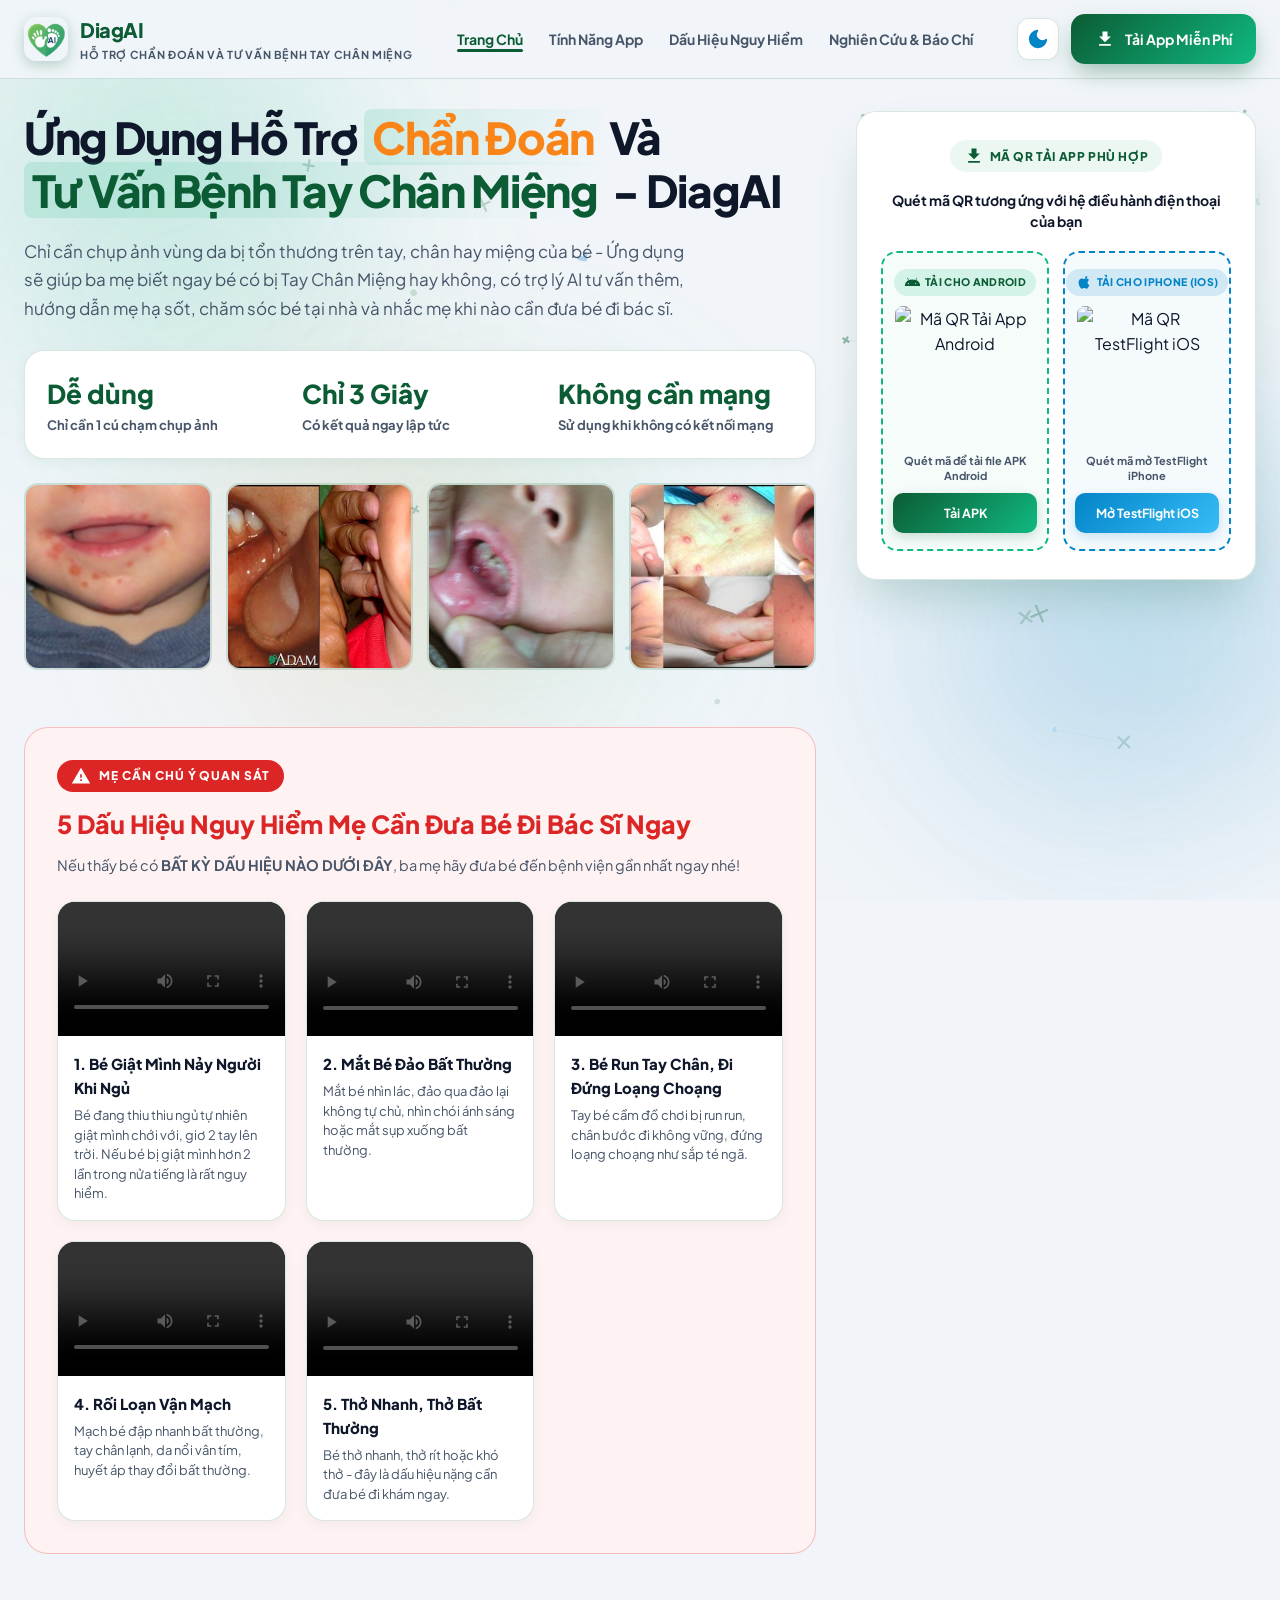
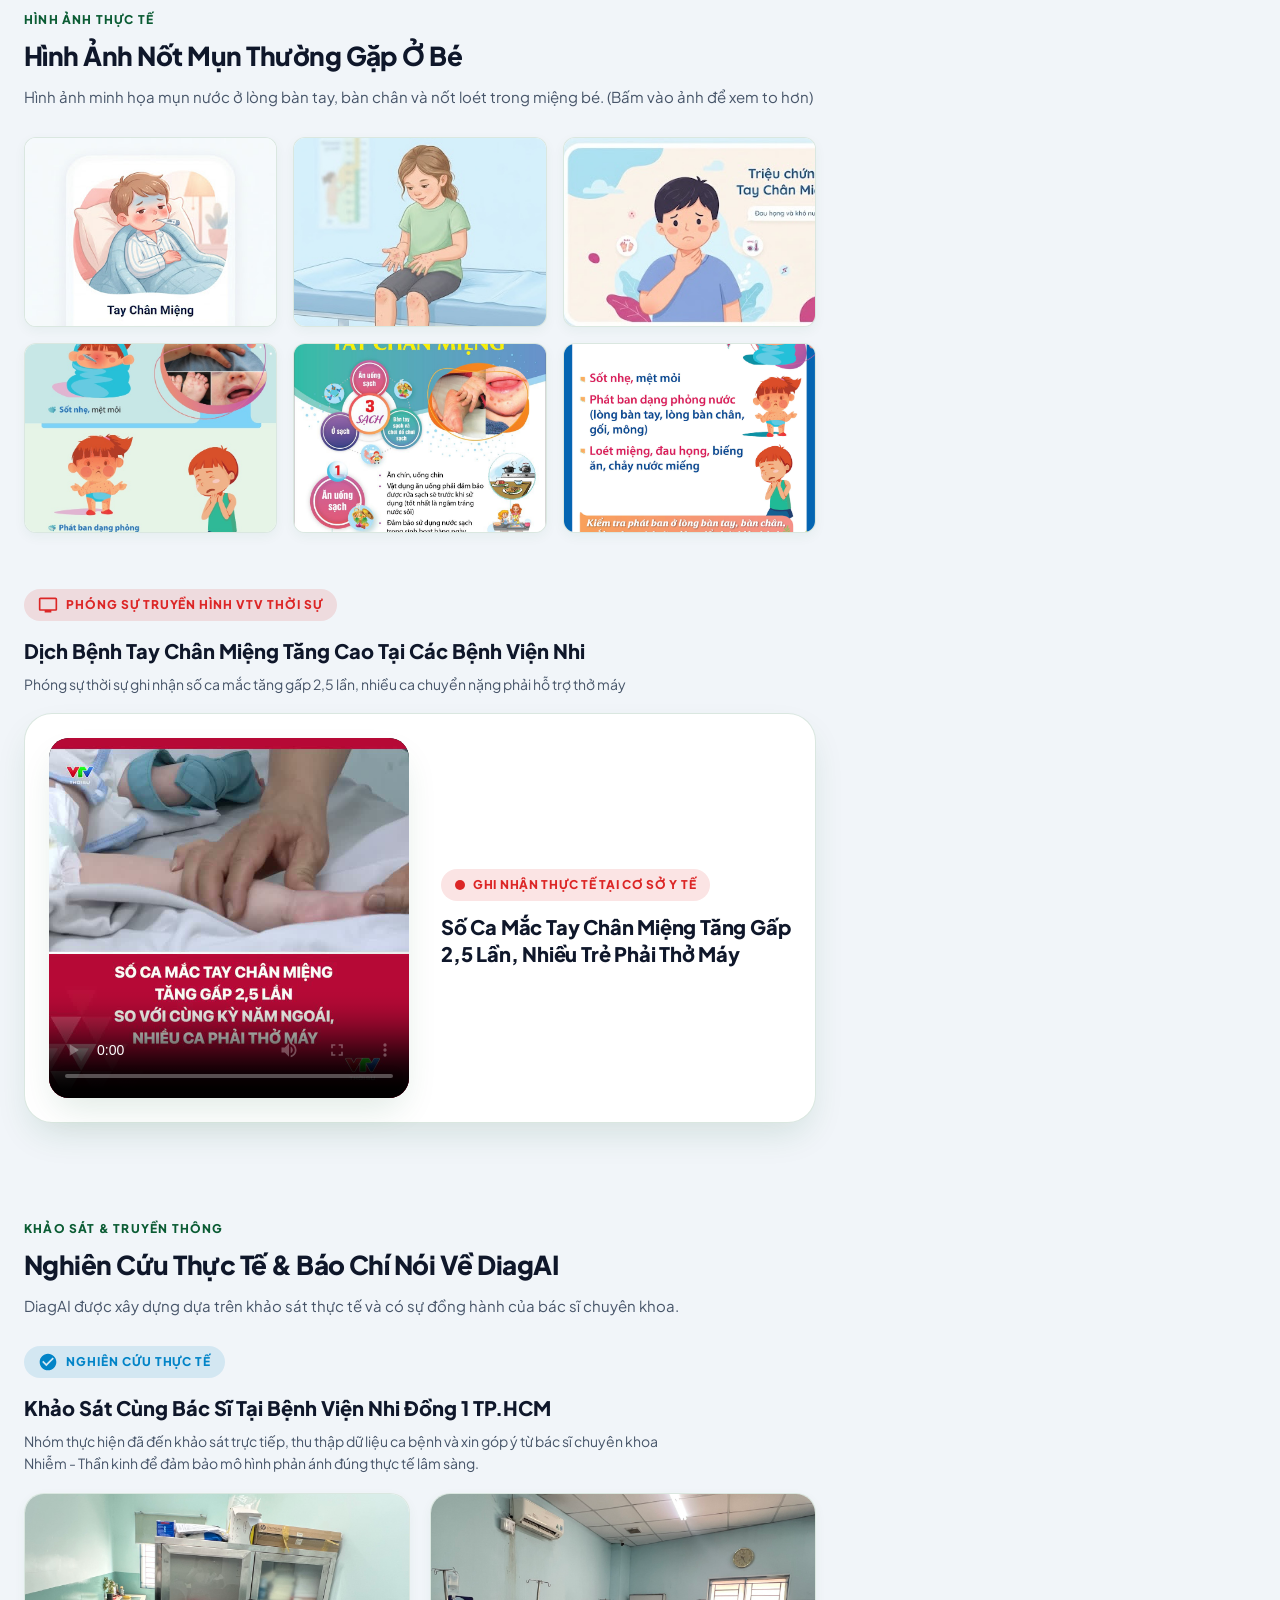
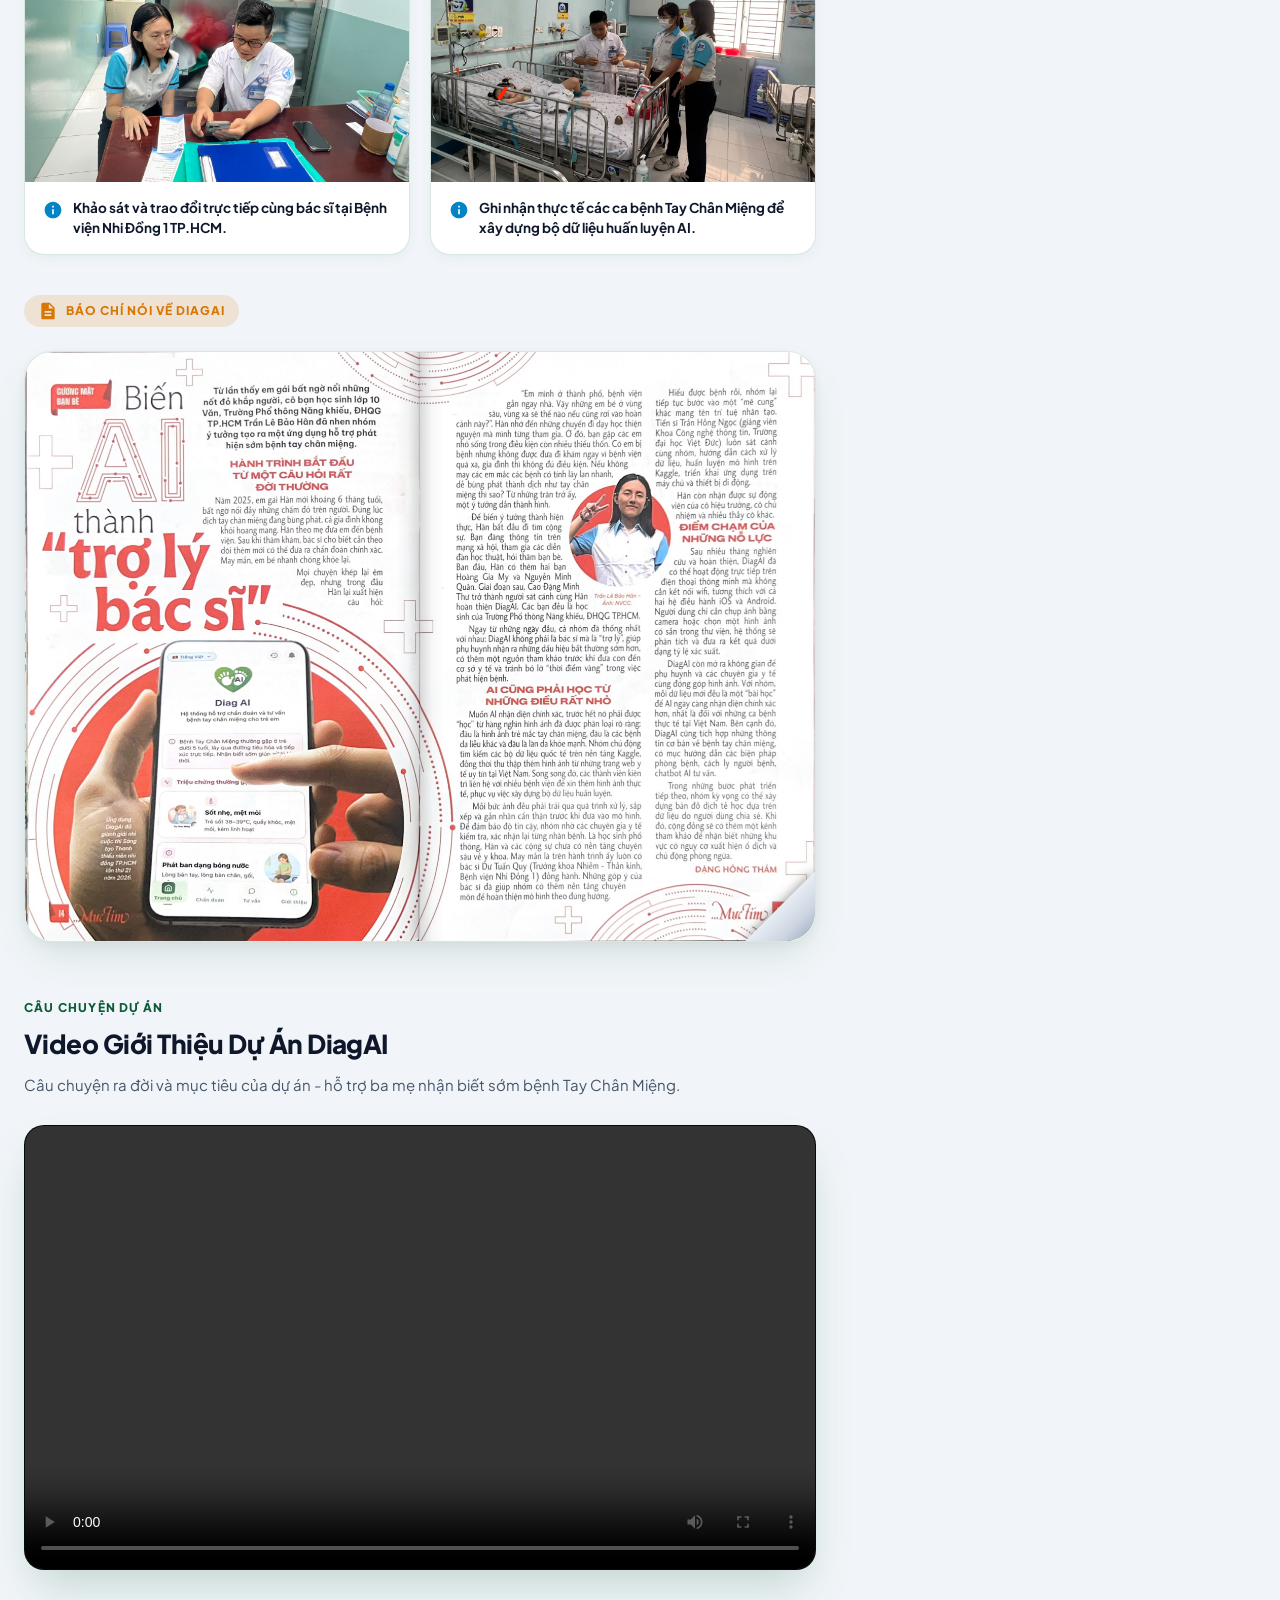
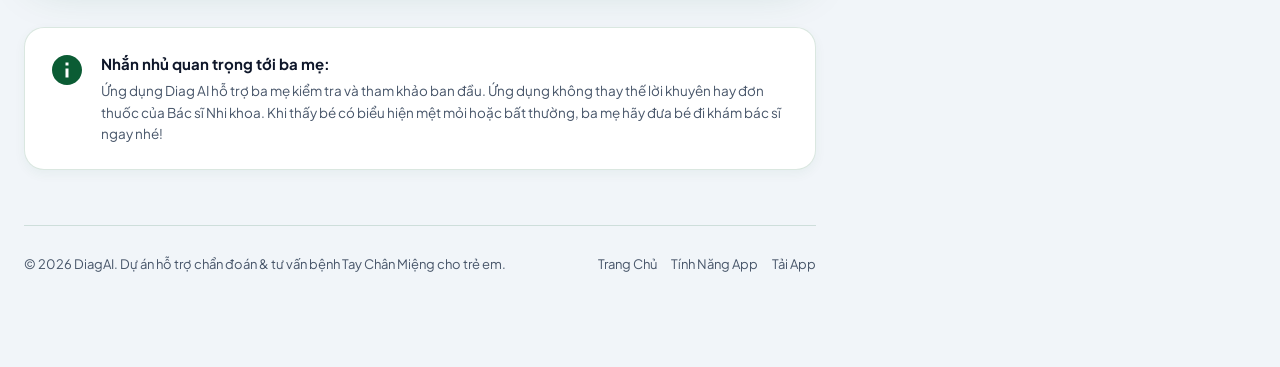
==== commit 7f777e0a: "." ====
--- a/index.html
+++ b/index.html
@@ -903,6 +903,34 @@
         </div>
       </section>
 
+      <!-- Khối 2: Phóng sự VTV Thời Sự - Tình hình dịch bệnh thực tế tại các bệnh viện nhi -->
+      <div class="research-block">
+        <span class="research-block-label" style="background: rgba(220, 38, 38, 0.12); color: var(--danger);">
+          <svg class="svg-icon" viewBox="0 0 24 24">
+            <path
+              d="M21 3H3c-1.1 0-2 .9-2 2v12c0 1.1.9 2 2 2h5v2h8v-2h5c1.1 0 1.99-.9 1.99-2L23 5c0-1.1-.9-2-2-2zm0 14H3V5h18v12z" />
+          </svg>
+          PHÓNG SỰ TRUYỀN HÌNH VTV THỜI SỰ
+        </span>
+        <h3 class="research-block-title">Dịch Bệnh Tay Chân Miệng Tăng Cao Tại Các Bệnh Viện Nhi</h3>
+        <p class="research-block-desc">Phóng sự thời sự ghi nhận số ca mắc tăng gấp 2,5 lần, nhiều ca chuyển nặng phải
+          hỗ trợ thở máy</p>
+
+        <div class="hospital-video-card" data-tilt data-tilt-max="3">
+          <div class="hospital-video-frame">
+            <video controls preload="metadata" playsinline poster="assets/images/benhvien_thumb.jpg">
+              <source src="assets/videos/benhvien.mp4" type="video/mp4" />
+            </video>
+          </div>
+          <div class="hospital-video-info">
+            <div class="hospital-tag">
+              <span class="pulse-dot danger"></span>
+              Ghi Nhận Thực Tế Tại Cơ Sở Y Tế
+            </div>
+            <h4>Số Ca Mắc Tay Chân Miệng Tăng Gấp 2,5 Lần, Nhiều Trẻ Phải Thở Máy</h4>
+          </div>
+        </div>
+      </div>
       <!-- Research & Press Section -->
       <section id="research" class="reveal">
         <div class="section-header">
@@ -951,47 +979,7 @@
           </div>
         </div>
 
-        <!-- Khối 2: Phóng sự VTV Thời Sự - Tình hình dịch bệnh thực tế tại các bệnh viện nhi -->
-        <div class="research-block">
-          <span class="research-block-label" style="background: rgba(220, 38, 38, 0.12); color: var(--danger);">
-            <svg class="svg-icon" viewBox="0 0 24 24">
-              <path d="M21 3H3c-1.1 0-2 .9-2 2v12c0 1.1.9 2 2 2h5v2h8v-2h5c1.1 0 1.99-.9 1.99-2L23 5c0-1.1-.9-2-2-2zm0 14H3V5h18v12z" />
-            </svg>
-            PHÓNG SỰ TRUYỀN HÌNH VTV THỜI SỰ
-          </span>
-          <h3 class="research-block-title">Dịch Bệnh Tay Chân Miệng Tăng Cao Tại Các Bệnh Viện Nhi</h3>
-          <p class="research-block-desc">Phóng sự thời sự ghi nhận số ca mắc tăng gấp 2,5 lần, nhiều ca chuyển nặng phải hỗ trợ thở máy — hồi chuông cảnh báo ba mẹ cần chủ động theo dõi và phát hiện sớm cho con.</p>
-
-          <div class="hospital-video-card" data-tilt data-tilt-max="3">
-            <div class="hospital-video-frame">
-              <video controls preload="metadata" playsinline poster="assets/images/benhvien_thumb.jpg">
-                <source src="assets/videos/benhvien.mp4" type="video/mp4" />
-              </video>
-            </div>
-            <div class="hospital-video-info">
-              <div class="hospital-tag">
-                <span class="pulse-dot danger"></span>
-                Ghi Nhận Thực Tế Tại Cơ Sở Y Tế
-              </div>
-              <h4>Số Ca Mắc Tay Chân Miệng Tăng Gấp 2,5 Lần, Nhiều Trẻ Phải Thở Máy</h4>
-              <p>Ghi nhận tại các khoa hồi sức - nhiễm nhi: Số lượng bệnh nhi chuyển nặng gia tăng nhanh chóng. Nhiều phụ huynh nhầm lẫn triệu chứng khởi phát với sốt phát ban hay dị ứng thông thường, dẫn đến việc đưa trẻ đến viện khi đã xuất hiện biến chứng nguy hiểm.</p>
-              <ul class="hospital-highlights">
-                <li>
-                  <svg class="svg-icon" viewBox="0 0 24 24"><path d="M12 2C6.48 2 2 6.48 2 12s4.48 10 10 10 10-4.48 10-10S17.52 2 12 2zm-1 14H9v-2h2v2zm0-4H9V7h2v5z"/></svg>
-                  Gia tăng đột biến các ca biến chứng thần kinh, suy hô hấp, sốc tim mạch.
-                </li>
-                <li>
-                  <svg class="svg-icon" viewBox="0 0 24 24"><path d="M12 2C6.48 2 2 6.48 2 12s4.48 10 10 10 10-4.48 10-10S17.52 2 12 2zm-1 14H9v-2h2v2zm0-4H9V7h2v5z"/></svg>
-                  Khuyến cáo ba mẹ đưa trẻ đi khám ngay khi sốt cao khó hạ, giật mình, run chi.
-                </li>
-                <li>
-                  <svg class="svg-icon" viewBox="0 0 24 24"><path d="M9 16.17L4.83 12l-1.42 1.41L9 19 21 7l-1.41-1.41z"/></svg>
-                  Ứng dụng DiagAI hỗ trợ ba mẹ kiểm tra và phát hiện sớm ngay tại nhà.
-                </li>
-              </ul>
-            </div>
-          </div>
-        </div>
+
 
         <!-- Khối 3: Báo chí - full width, hiệu ứng cong lật góc sách 3D, bấm vào ảnh để mở PDF -->
         <div class="research-block">
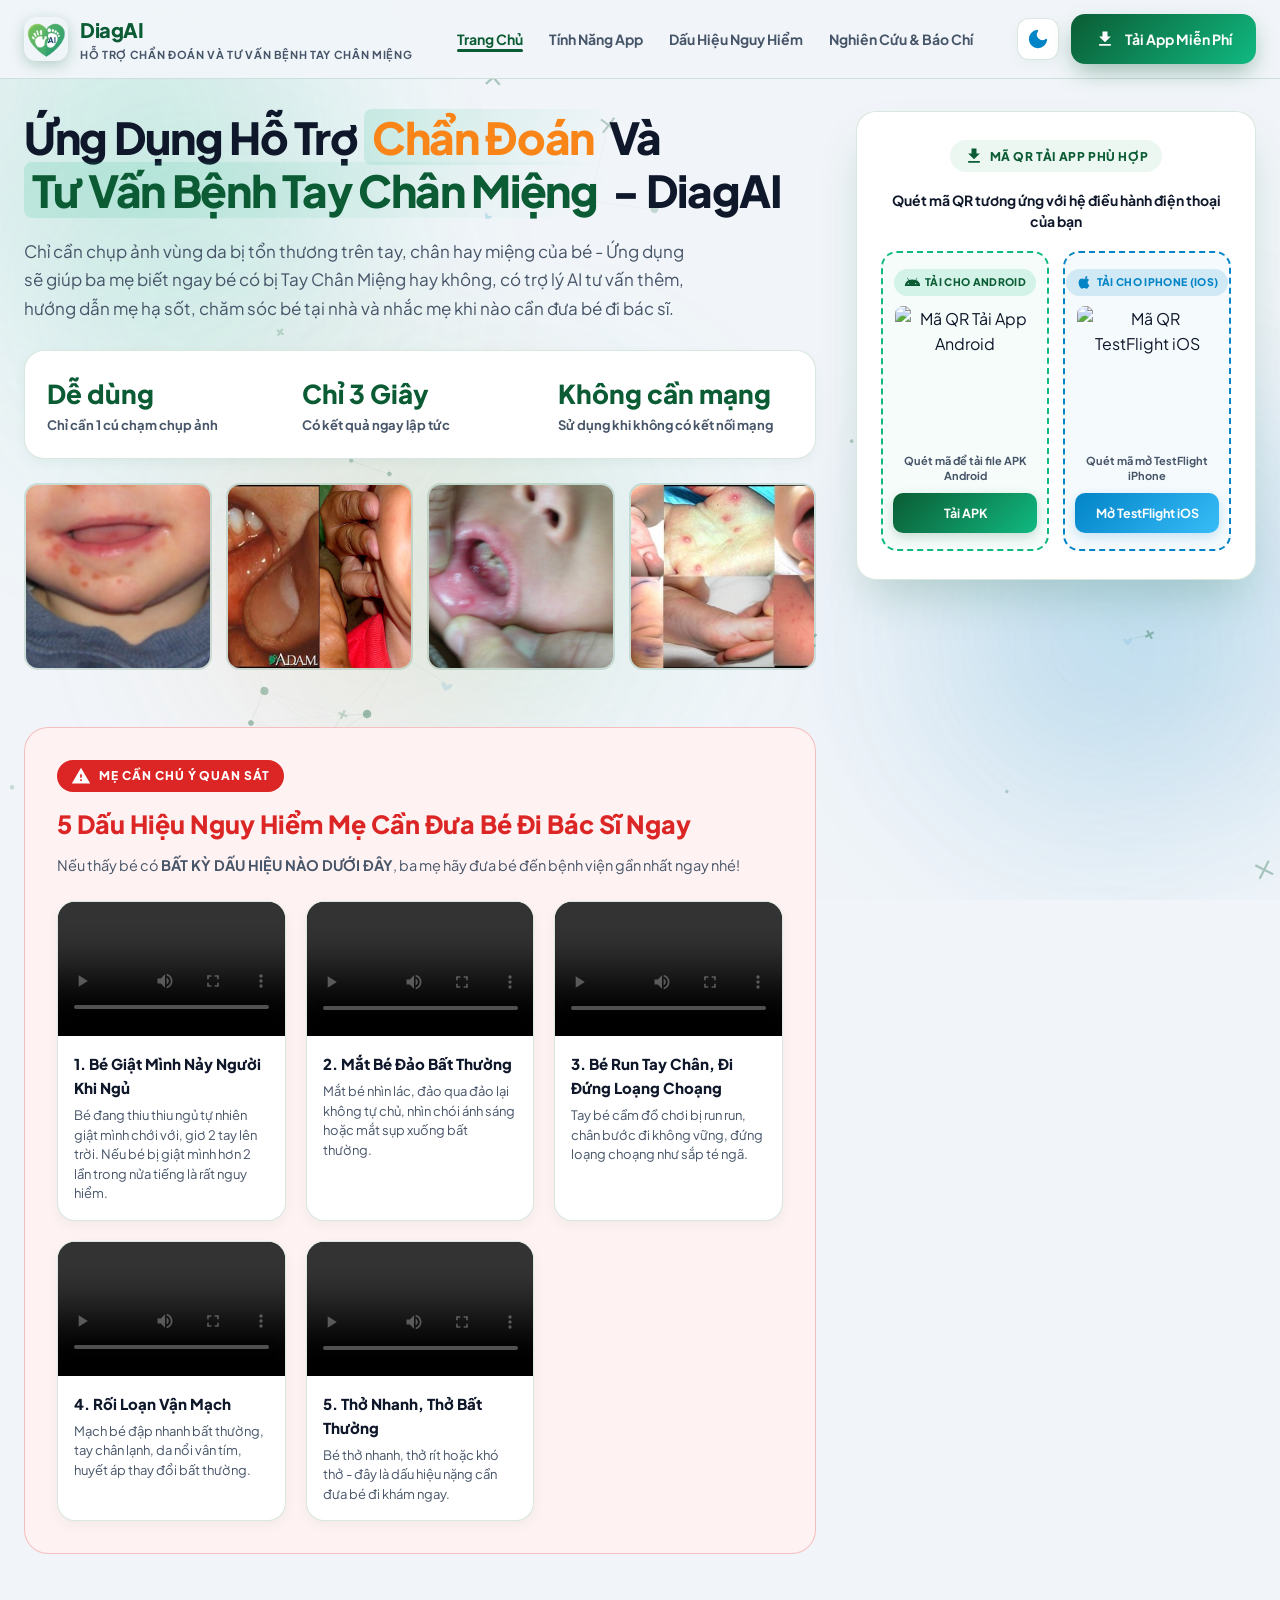
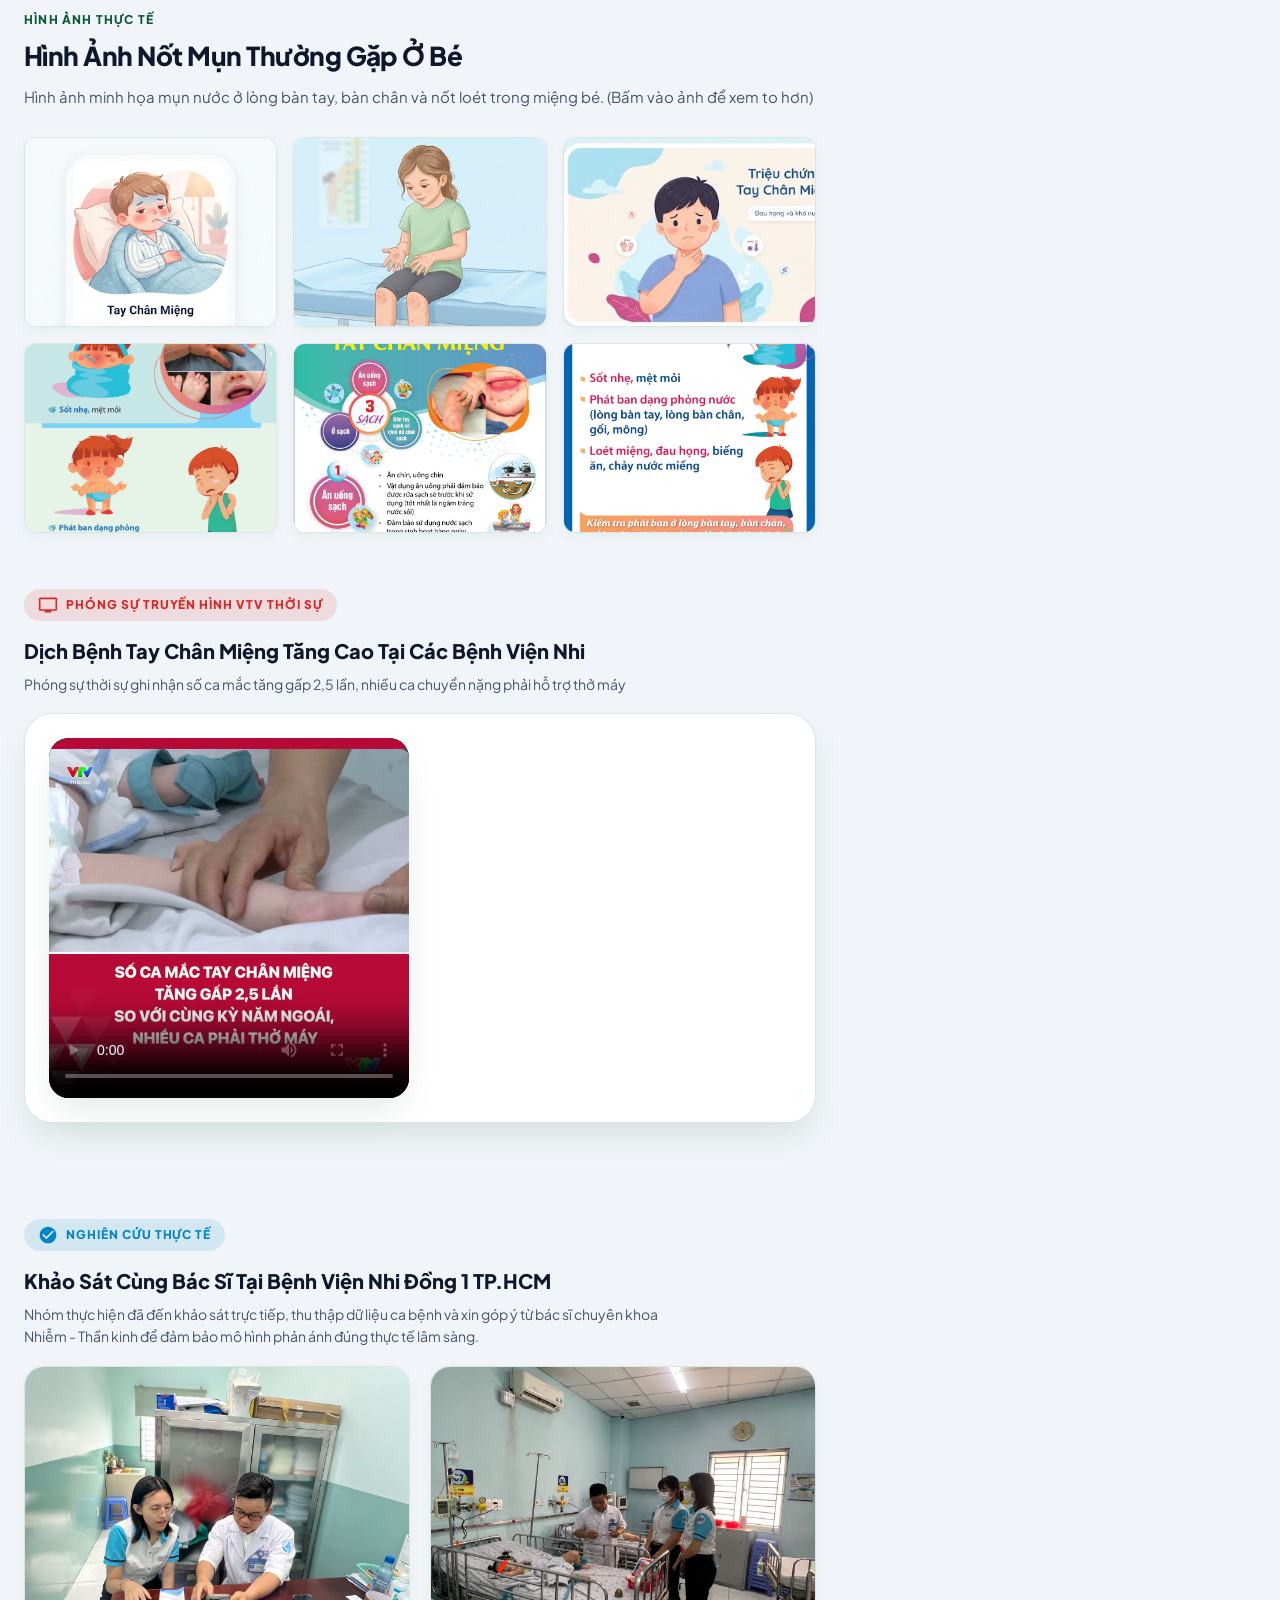
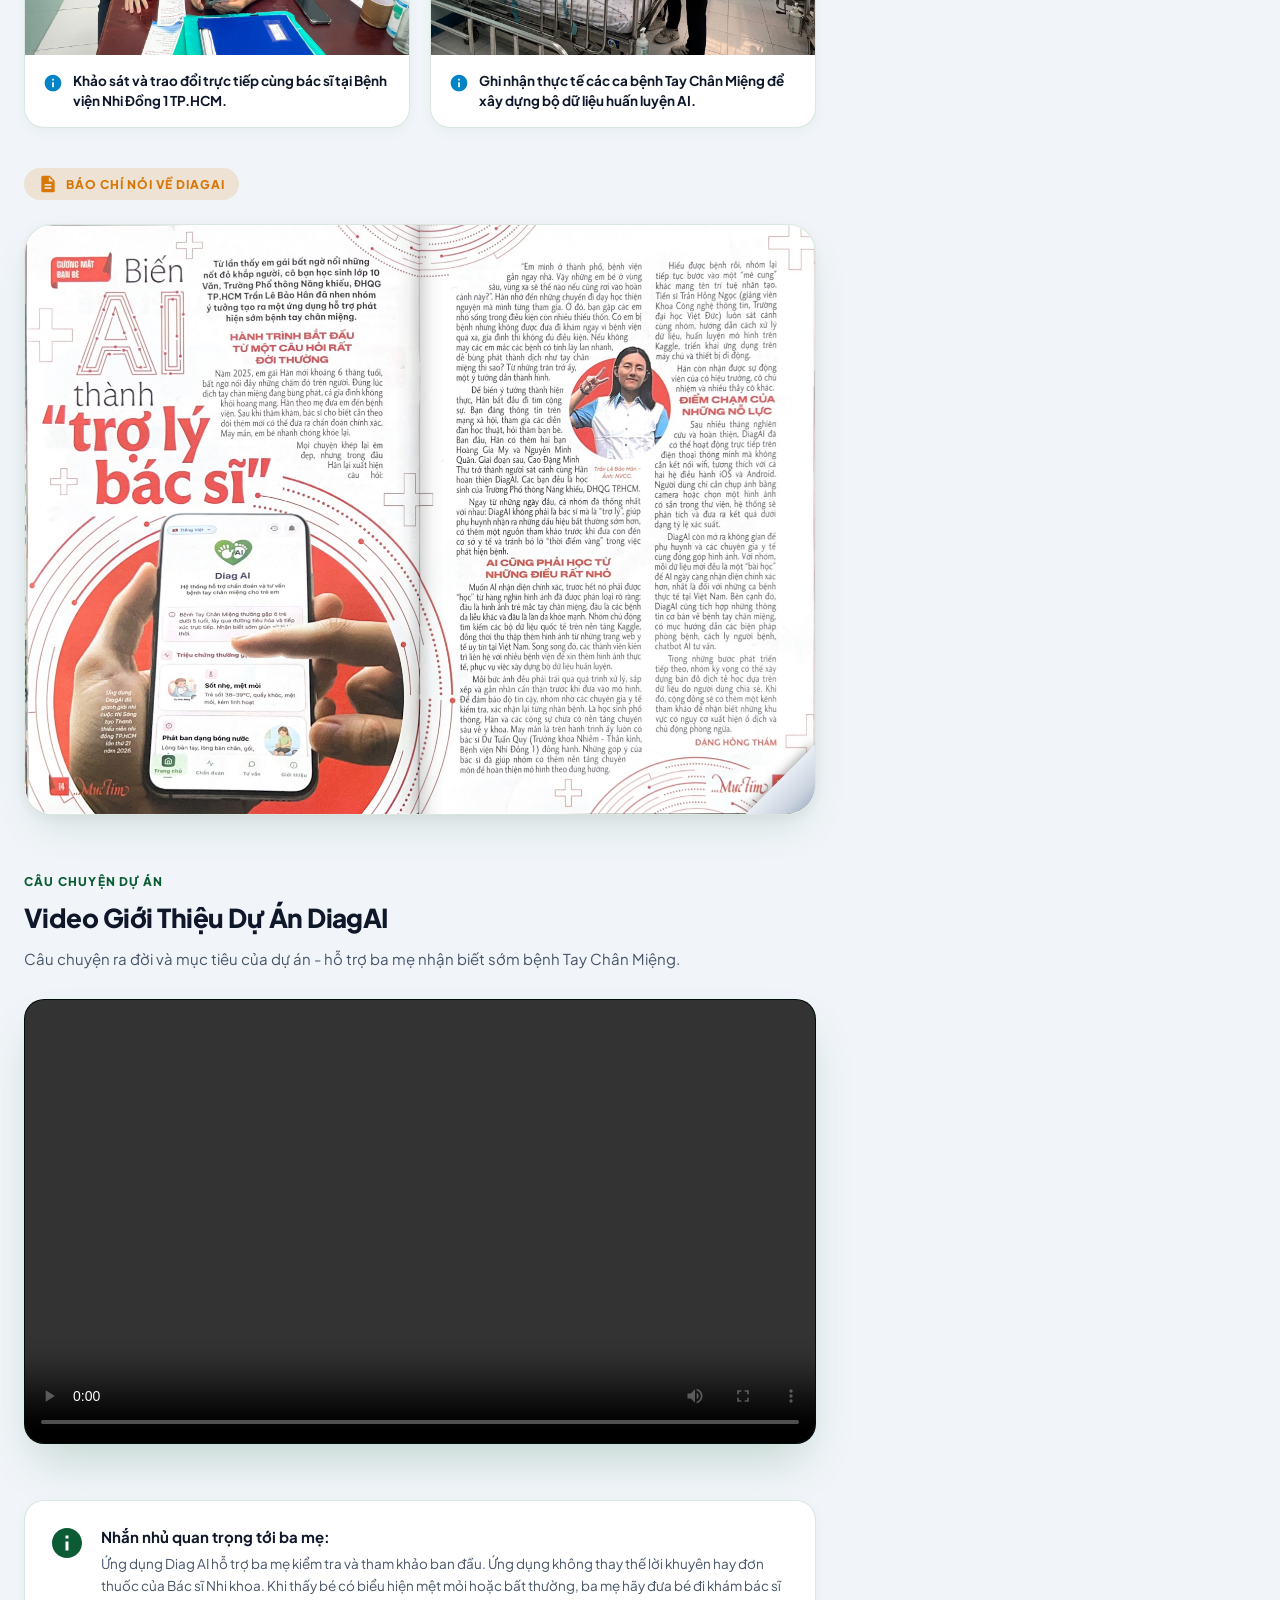
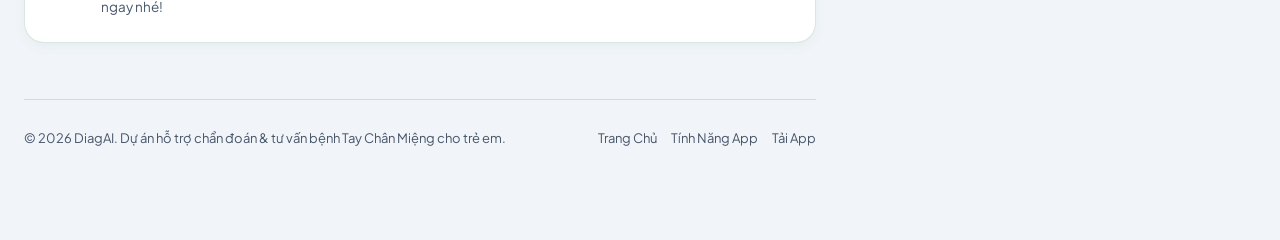
==== commit 47fd66ea: "." ====
--- a/index.html
+++ b/index.html
@@ -922,23 +922,10 @@
               <source src="assets/videos/benhvien.mp4" type="video/mp4" />
             </video>
           </div>
-          <div class="hospital-video-info">
-            <div class="hospital-tag">
-              <span class="pulse-dot danger"></span>
-              Ghi Nhận Thực Tế Tại Cơ Sở Y Tế
-            </div>
-            <h4>Số Ca Mắc Tay Chân Miệng Tăng Gấp 2,5 Lần, Nhiều Trẻ Phải Thở Máy</h4>
-          </div>
         </div>
       </div>
       <!-- Research & Press Section -->
       <section id="research" class="reveal">
-        <div class="section-header">
-          <span class="section-tag">KHẢO SÁT & TRUYỀN THÔNG</span>
-          <h2 class="section-title">Nghiên Cứu Thực Tế & Báo Chí Nói Về DiagAI</h2>
-          <p class="section-desc">DiagAI được xây dựng dựa trên khảo sát thực tế và có sự đồng hành của bác sĩ chuyên
-            khoa.</p>
-        </div>
 
         <!-- Khối 1: Nghiên cứu thực tế - dạng photo-story, tông xanh dương -->
         <div class="research-block">
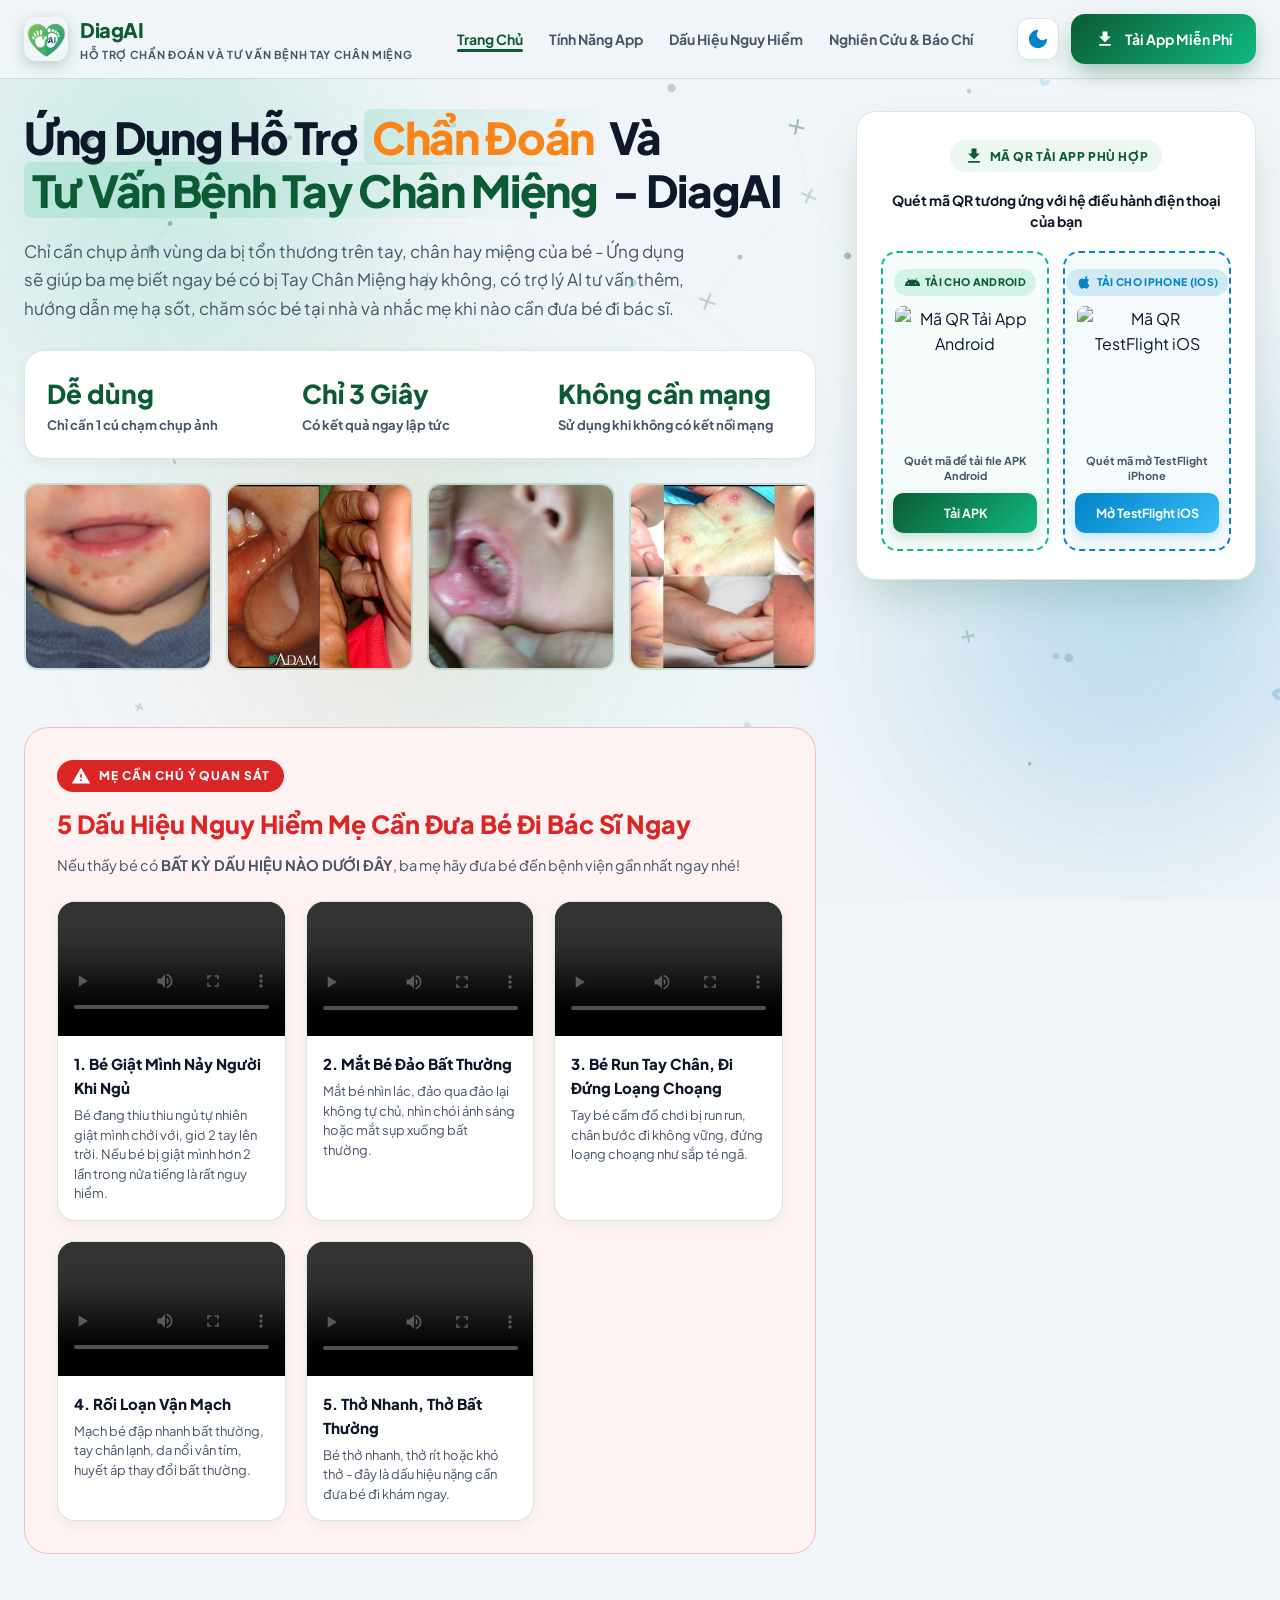
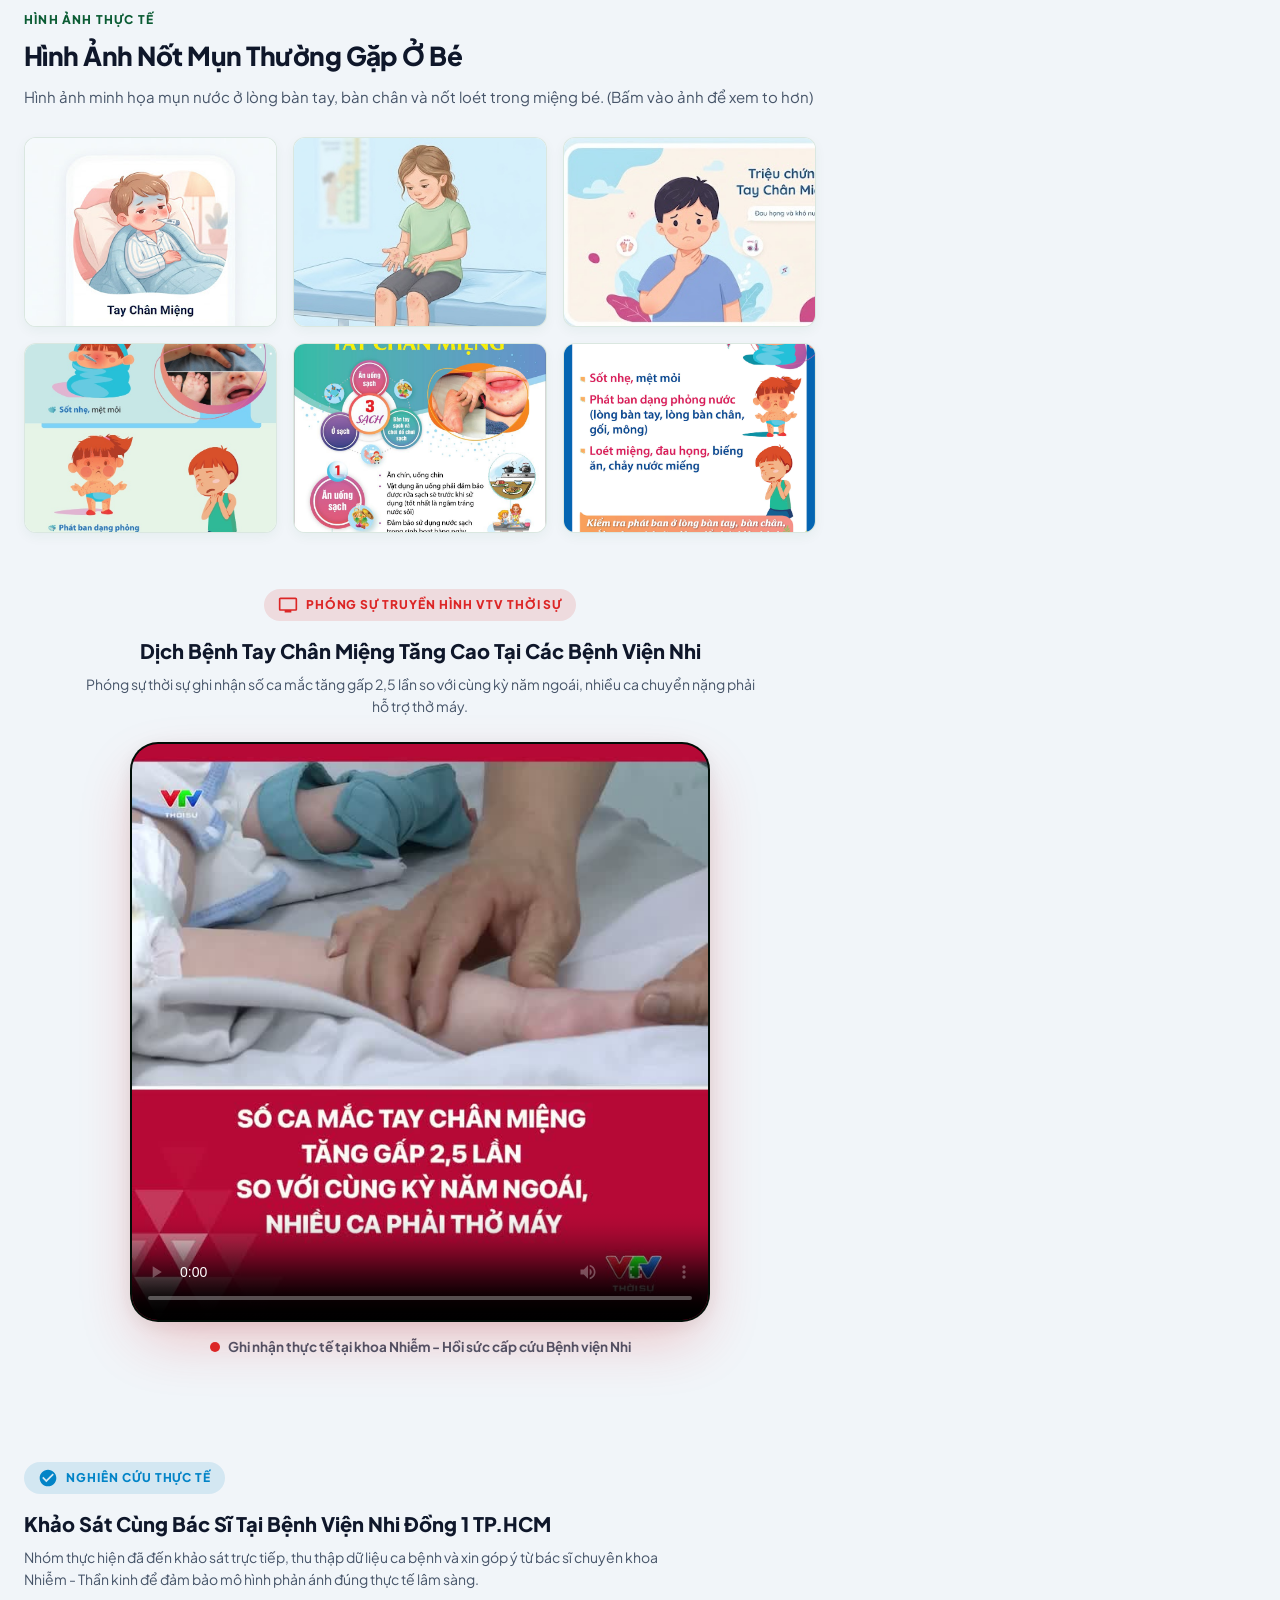
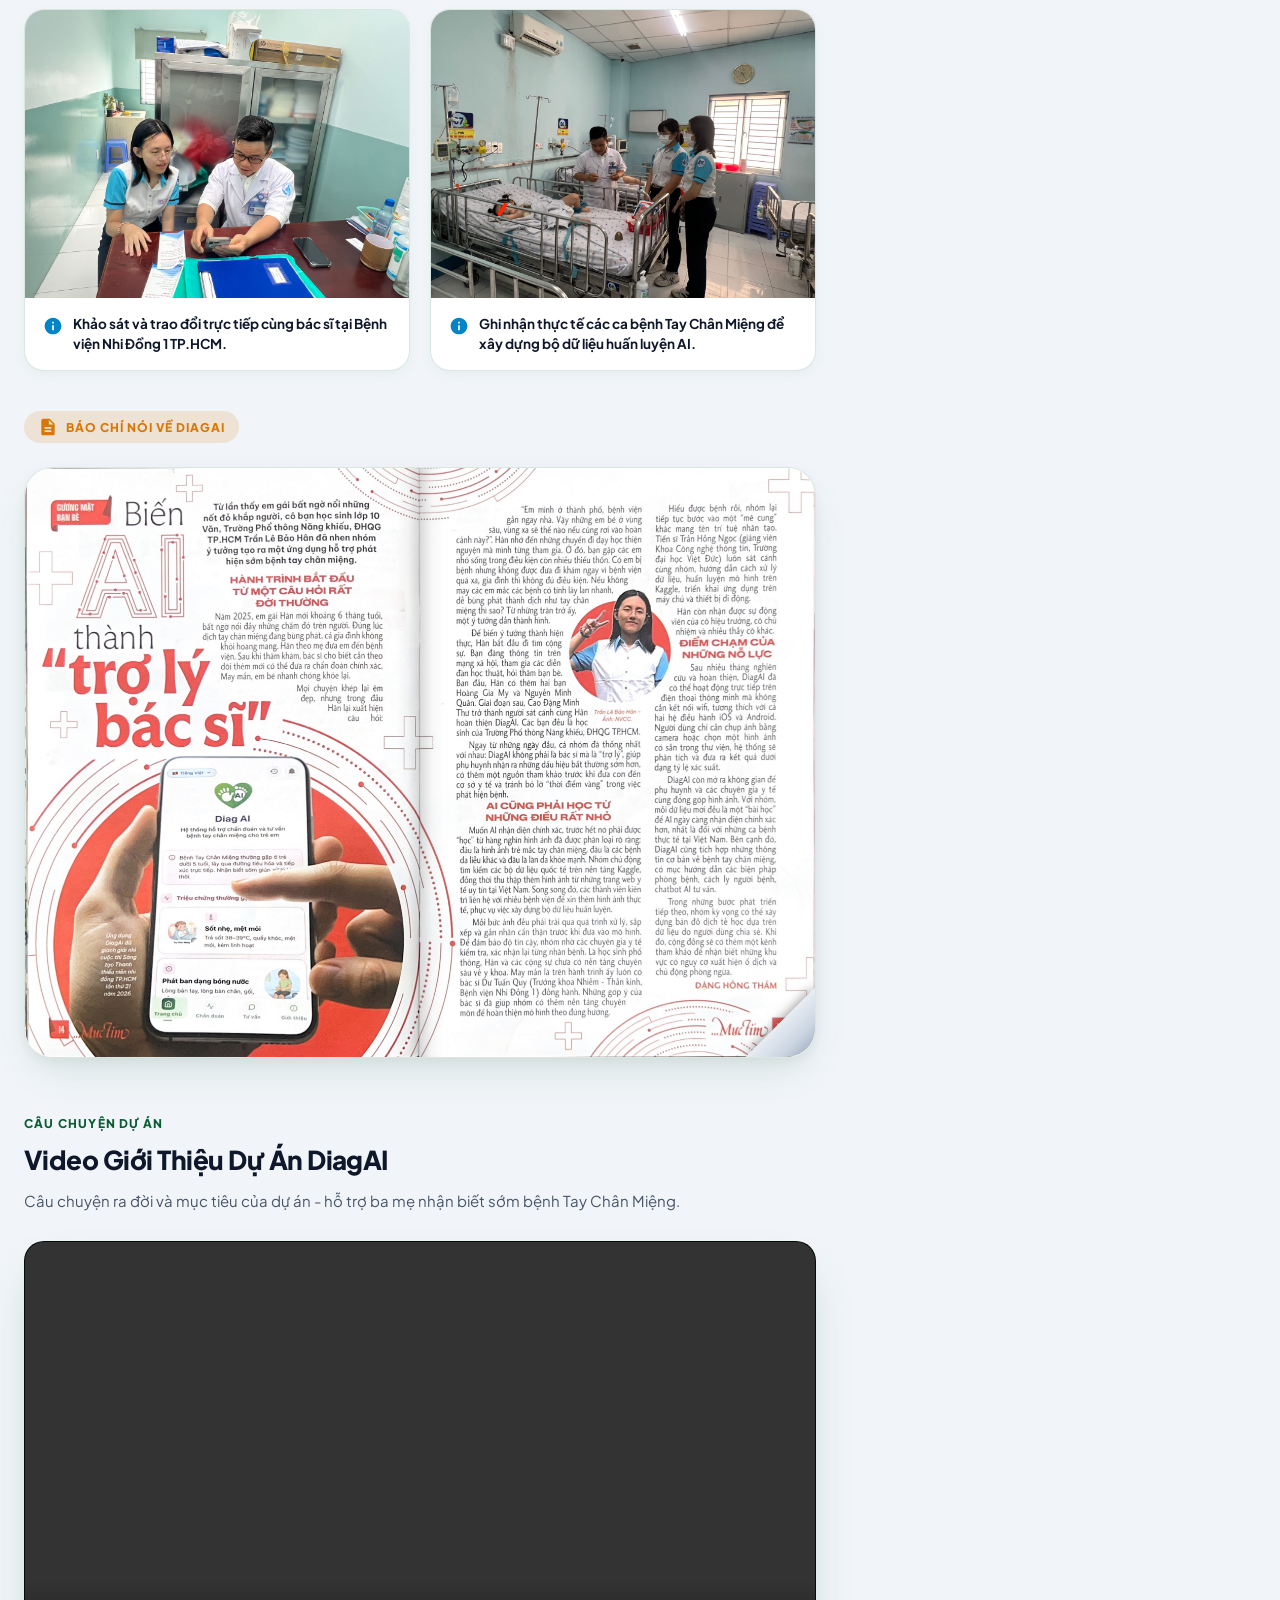
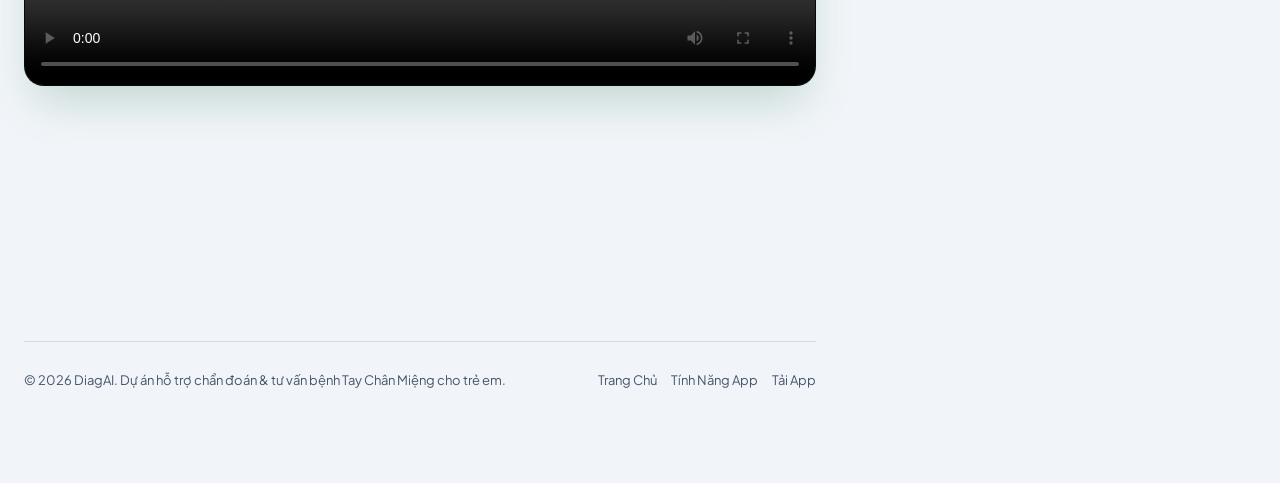
==== commit 72b4d6a6: "style: center hospital video spotlight section and refine typography" ====
--- a/index.html
+++ b/index.html
@@ -903,8 +903,8 @@
         </div>
       </section>
 
-      <!-- Khối 2: Phóng sự VTV Thời Sự - Tình hình dịch bệnh thực tế tại các bệnh viện nhi -->
-      <div class="research-block">
+      <!-- Khối: Phóng sự VTV Thời Sự - Canh giữa sang trọng -->
+      <div class="hospital-video-section reveal">
         <span class="research-block-label" style="background: rgba(220, 38, 38, 0.12); color: var(--danger);">
           <svg class="svg-icon" viewBox="0 0 24 24">
             <path
@@ -912,15 +912,22 @@
           </svg>
           PHÓNG SỰ TRUYỀN HÌNH VTV THỜI SỰ
         </span>
-        <h3 class="research-block-title">Dịch Bệnh Tay Chân Miệng Tăng Cao Tại Các Bệnh Viện Nhi</h3>
-        <p class="research-block-desc">Phóng sự thời sự ghi nhận số ca mắc tăng gấp 2,5 lần, nhiều ca chuyển nặng phải
-          hỗ trợ thở máy</p>
-
-        <div class="hospital-video-card" data-tilt data-tilt-max="3">
-          <div class="hospital-video-frame">
+        <h3 class="research-block-title" style="margin-left: auto; margin-right: auto; max-width: 760px;">
+          Dịch Bệnh Tay Chân Miệng Tăng Cao Tại Các Bệnh Viện Nhi
+        </h3>
+        <p class="research-block-desc" style="margin-left: auto; margin-right: auto; max-width: 680px;">
+          Phóng sự thời sự ghi nhận số ca mắc tăng gấp 2,5 lần so với cùng kỳ năm ngoái, nhiều ca chuyển nặng phải hỗ trợ thở máy.
+        </p>
+
+        <div class="hospital-video-stage">
+          <div class="hospital-video-frame" data-tilt data-tilt-max="4">
             <video controls preload="metadata" playsinline poster="assets/images/benhvien_thumb.jpg">
               <source src="assets/videos/benhvien.mp4" type="video/mp4" />
             </video>
+          </div>
+          <div class="hospital-video-caption">
+            <span class="pulse-dot danger"></span>
+            Ghi nhận thực tế tại khoa Nhiễm - Hồi sức cấp cứu Bệnh viện Nhi
           </div>
         </div>
       </div>
--- a/assets/css/site.css
+++ b/assets/css/site.css
@@ -1639,36 +1639,38 @@
   }
 }
 
-/* ============ Phóng Sự Bệnh Viện (VTV Thời Sự benhvien.mp4) ============ */
-.hospital-video-card {
-  display: grid;
-  grid-template-columns: 360px 1fr;
-  gap: 32px;
-  background: var(--card-bg);
-  border: 1.5px solid var(--border);
-  border-radius: 28px;
-  padding: 24px;
-  box-shadow: var(--shadow-md);
-  align-items: center;
-  transition: all 0.35s cubic-bezier(0.16, 1, 0.3, 1);
-  margin-top: 18px;
-}
-
-.hospital-video-card:hover {
-  transform: translateY(-4px);
-  box-shadow: var(--shadow-lg);
-  border-color: rgba(220, 38, 38, 0.35);
+/* ============ Phóng Sự Bệnh Viện (VTV Thời Sự benhvien.mp4) - Canh Giữa Spotlight ============ */
+.hospital-video-section {
+  text-align: center;
+  margin-bottom: 48px;
+}
+
+.hospital-video-stage {
+  max-width: 580px;
+  margin: 24px auto 0;
+  position: relative;
 }
 
 .hospital-video-frame {
   width: 100%;
-  max-width: 360px;
   aspect-ratio: 1 / 1;
   background: #000;
-  border-radius: 20px;
+  border-radius: 28px;
   overflow: hidden;
-  box-shadow: var(--shadow-md);
-  position: relative;
+  box-shadow: 
+    0 24px 60px -12px rgba(220, 38, 38, 0.28),
+    0 4px 20px rgba(0, 0, 0, 0.08);
+  border: 2px solid var(--border);
+  position: relative;
+  transition: transform 0.4s cubic-bezier(0.16, 1, 0.3, 1), box-shadow 0.4s cubic-bezier(0.16, 1, 0.3, 1), border-color 0.3s ease;
+}
+
+.hospital-video-frame:hover {
+  transform: translateY(-6px) scale(1.01);
+  box-shadow: 
+    0 32px 75px -15px rgba(220, 38, 38, 0.38),
+    0 0 40px rgba(220, 38, 38, 0.15);
+  border-color: rgba(220, 38, 38, 0.45);
 }
 
 .hospital-video-frame video {
@@ -1678,74 +1680,24 @@
   display: block;
 }
 
-.hospital-video-info {
-  display: flex;
-  flex-direction: column;
-  gap: 12px;
-}
-
-.hospital-tag {
+.hospital-video-caption {
+  margin-top: 14px;
+  font-size: 13.5px;
+  font-weight: 700;
+  color: var(--text-muted);
   display: inline-flex;
   align-items: center;
   gap: 8px;
-  background: rgba(220, 38, 38, 0.12);
-  color: var(--danger);
-  font-size: 12px;
-  font-weight: 800;
-  padding: 6px 14px;
-  border-radius: 999px;
-  text-transform: uppercase;
-  letter-spacing: 0.06em;
-  width: fit-content;
-}
-
-.hospital-video-info h4 {
-  font-size: 20px;
-  font-weight: 800;
-  color: var(--text);
-  line-height: 1.35;
-  letter-spacing: -0.01em;
-}
-
-.hospital-video-info p {
-  font-size: 14px;
-  color: var(--text-muted);
-  line-height: 1.6;
-}
-
-.hospital-highlights {
-  list-style: none;
-  display: flex;
-  flex-direction: column;
-  gap: 10px;
-  margin-top: 4px;
-}
-
-.hospital-highlights li {
-  display: flex;
-  align-items: flex-start;
-  gap: 10px;
-  font-size: 13.5px;
-  color: var(--text);
-  line-height: 1.5;
-}
-
-.hospital-highlights li svg {
-  flex-shrink: 0;
-  color: var(--danger);
-  margin-top: 2px;
-}
-
-@media (max-width: 960px) {
-  .hospital-video-card {
-    grid-template-columns: 1fr;
-    padding: 20px;
-    gap: 20px;
+}
+
+@media (max-width: 680px) {
+  .hospital-video-stage {
+    max-width: 100%;
   }
   .hospital-video-frame {
-    max-width: 100%;
-    aspect-ratio: 16 / 10;
-  }
-}
-
-
+    border-radius: 20px;
+  }
+}
+
+
+
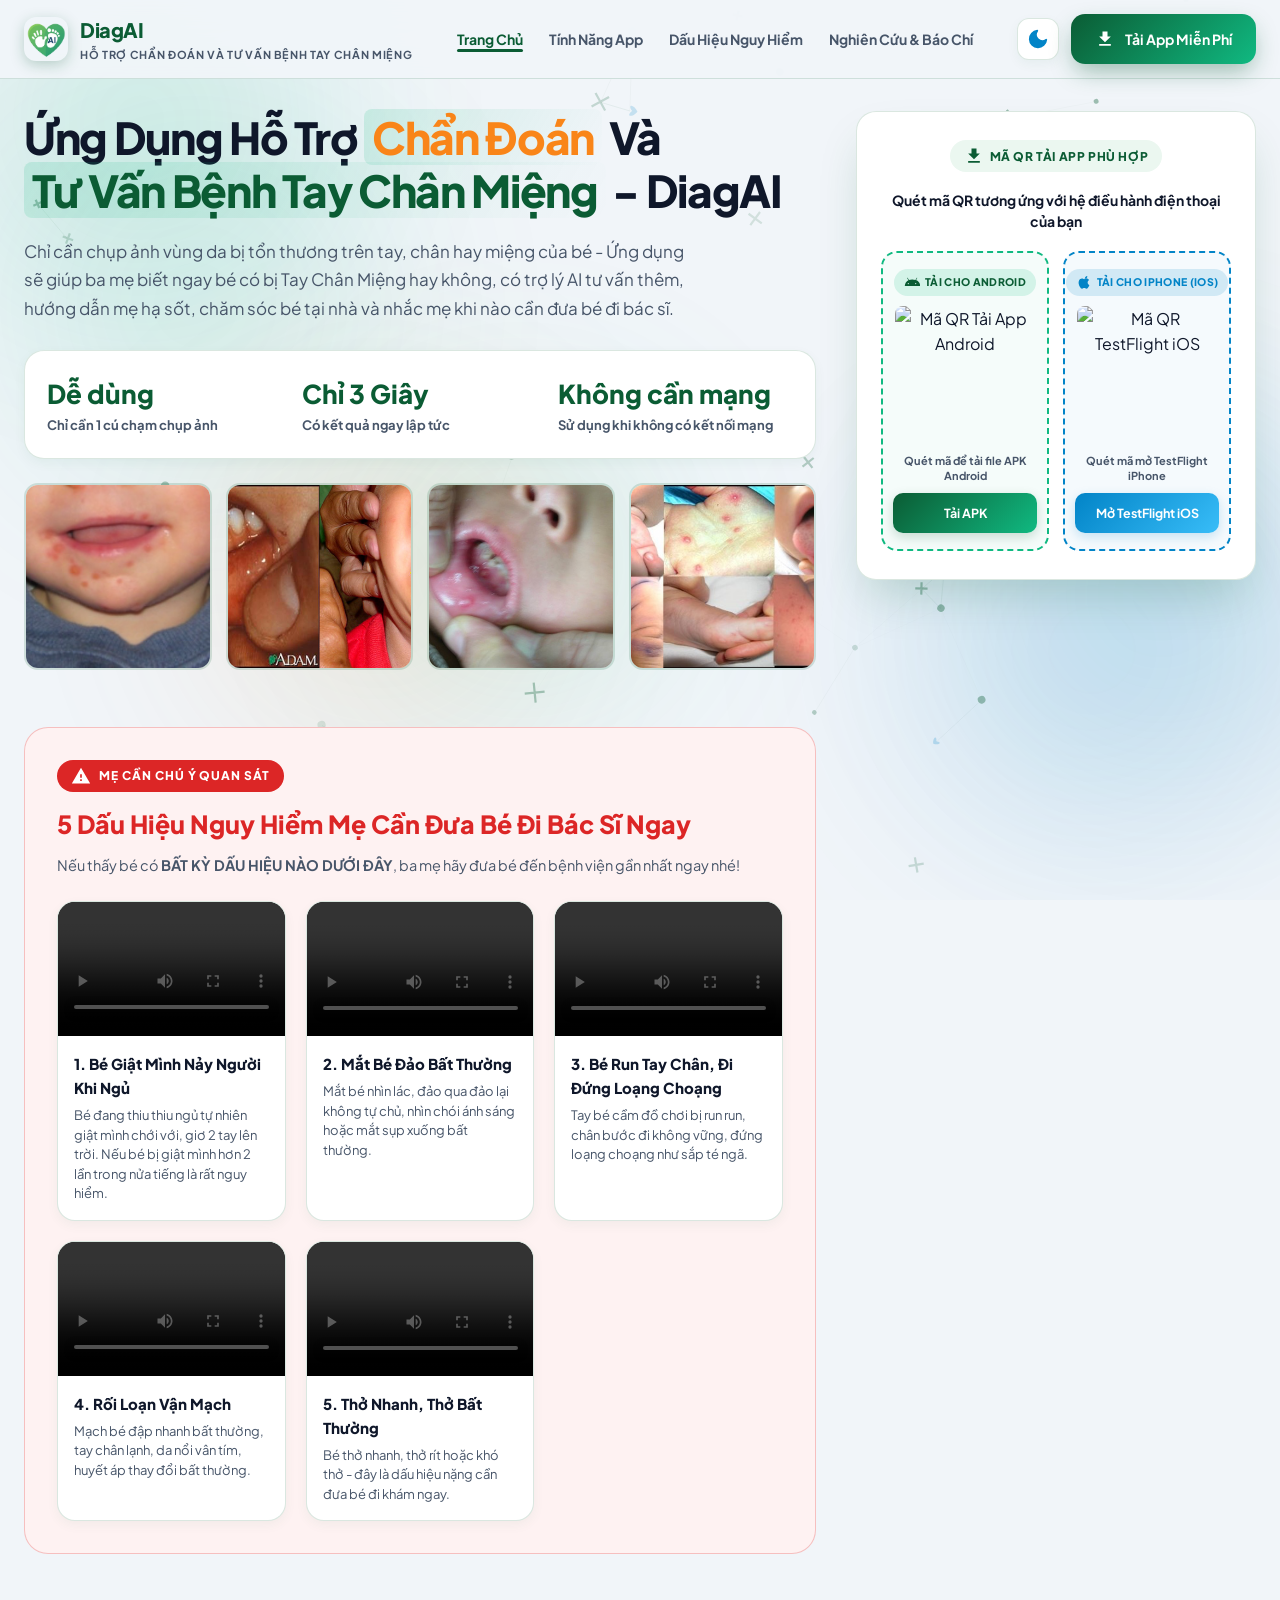
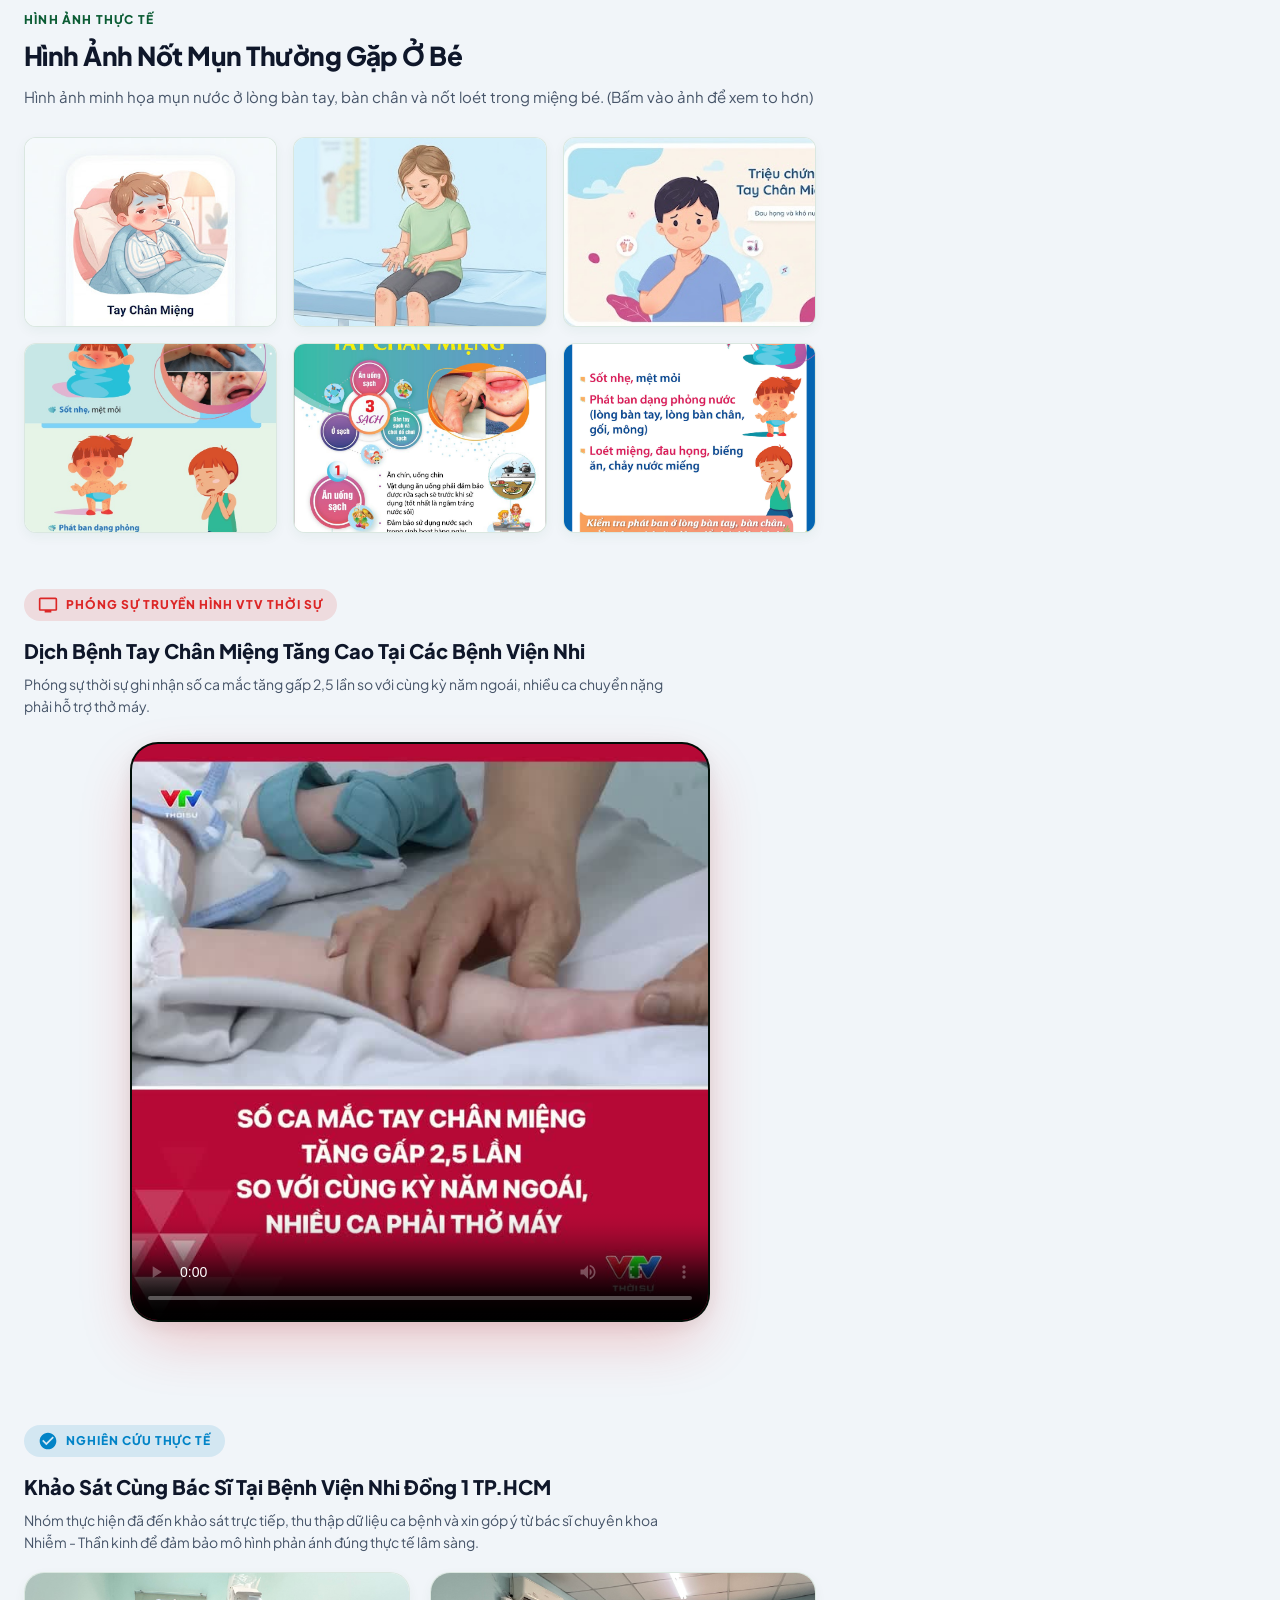
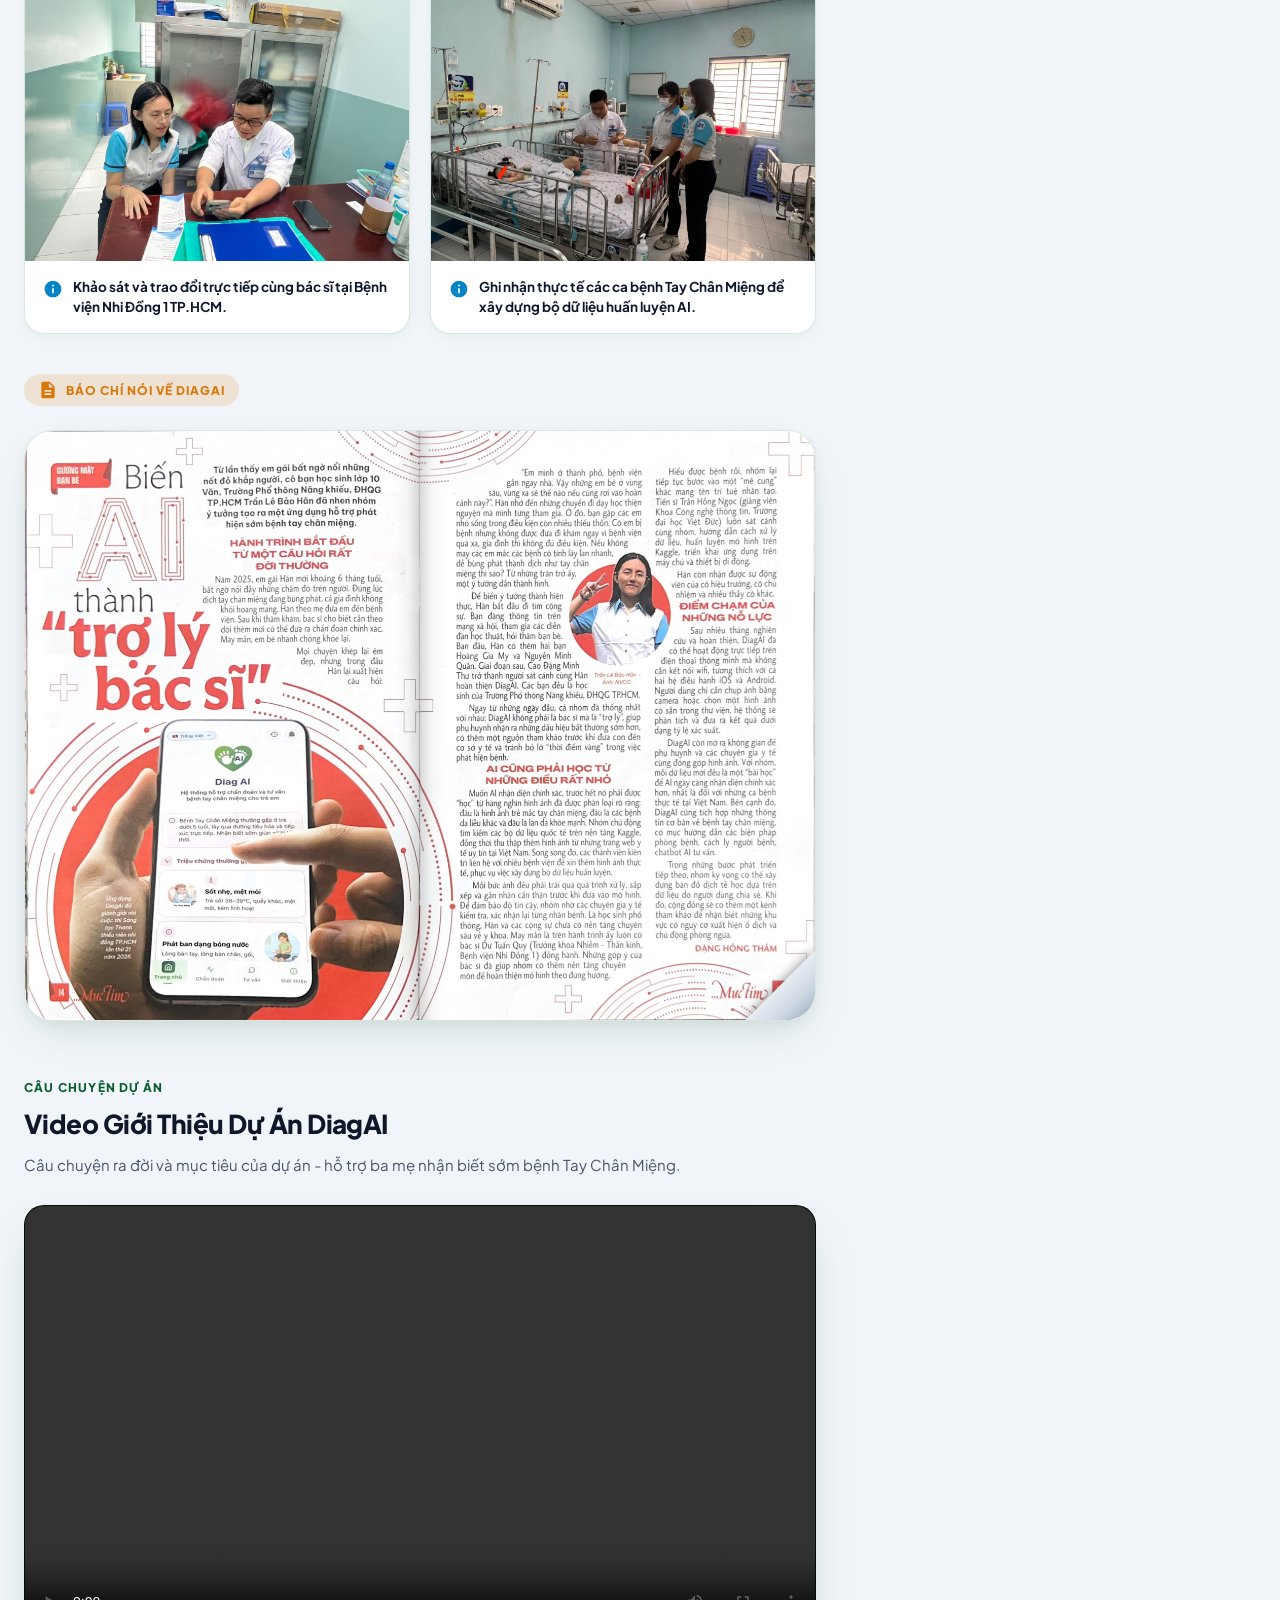
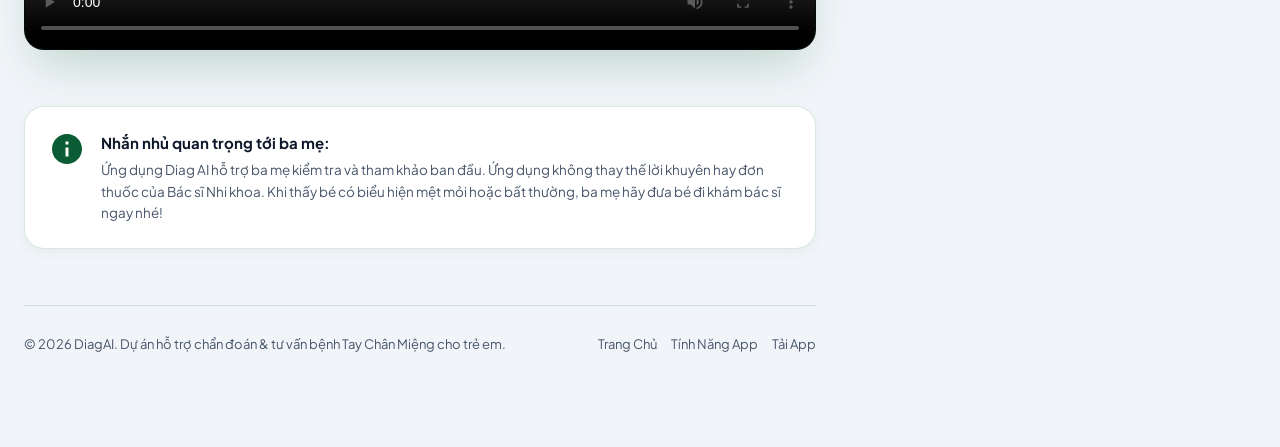
==== commit 6862007d: "style: left-align VTV hospital report title and label while keeping video centered" ====
--- a/index.html
+++ b/index.html
@@ -903,7 +903,7 @@
         </div>
       </section>
 
-      <!-- Khối: Phóng sự VTV Thời Sự - Canh giữa sang trọng -->
+      <!-- Khối: Phóng sự VTV Thời Sự -->
       <div class="hospital-video-section reveal">
         <span class="research-block-label" style="background: rgba(220, 38, 38, 0.12); color: var(--danger);">
           <svg class="svg-icon" viewBox="0 0 24 24">
@@ -912,11 +912,12 @@
           </svg>
           PHÓNG SỰ TRUYỀN HÌNH VTV THỜI SỰ
         </span>
-        <h3 class="research-block-title" style="margin-left: auto; margin-right: auto; max-width: 760px;">
+        <h3 class="research-block-title">
           Dịch Bệnh Tay Chân Miệng Tăng Cao Tại Các Bệnh Viện Nhi
         </h3>
-        <p class="research-block-desc" style="margin-left: auto; margin-right: auto; max-width: 680px;">
-          Phóng sự thời sự ghi nhận số ca mắc tăng gấp 2,5 lần so với cùng kỳ năm ngoái, nhiều ca chuyển nặng phải hỗ trợ thở máy.
+        <p class="research-block-desc">
+          Phóng sự thời sự ghi nhận số ca mắc tăng gấp 2,5 lần so với cùng kỳ năm ngoái, nhiều ca chuyển nặng phải hỗ
+          trợ thở máy.
         </p>
 
         <div class="hospital-video-stage">
@@ -924,10 +925,6 @@
             <video controls preload="metadata" playsinline poster="assets/images/benhvien_thumb.jpg">
               <source src="assets/videos/benhvien.mp4" type="video/mp4" />
             </video>
-          </div>
-          <div class="hospital-video-caption">
-            <span class="pulse-dot danger"></span>
-            Ghi nhận thực tế tại khoa Nhiễm - Hồi sức cấp cứu Bệnh viện Nhi
           </div>
         </div>
       </div>
--- a/assets/css/site.css
+++ b/assets/css/site.css
@@ -1639,9 +1639,9 @@
   }
 }
 
-/* ============ Phóng Sự Bệnh Viện (VTV Thời Sự benhvien.mp4) - Canh Giữa Spotlight ============ */
+/* ============ Phóng Sự Bệnh Viện (VTV Thời Sự benhvien.mp4) ============ */
 .hospital-video-section {
-  text-align: center;
+  text-align: left;
   margin-bottom: 48px;
 }
 
@@ -1649,6 +1649,7 @@
   max-width: 580px;
   margin: 24px auto 0;
   position: relative;
+  text-align: center;
 }
 
 .hospital-video-frame {
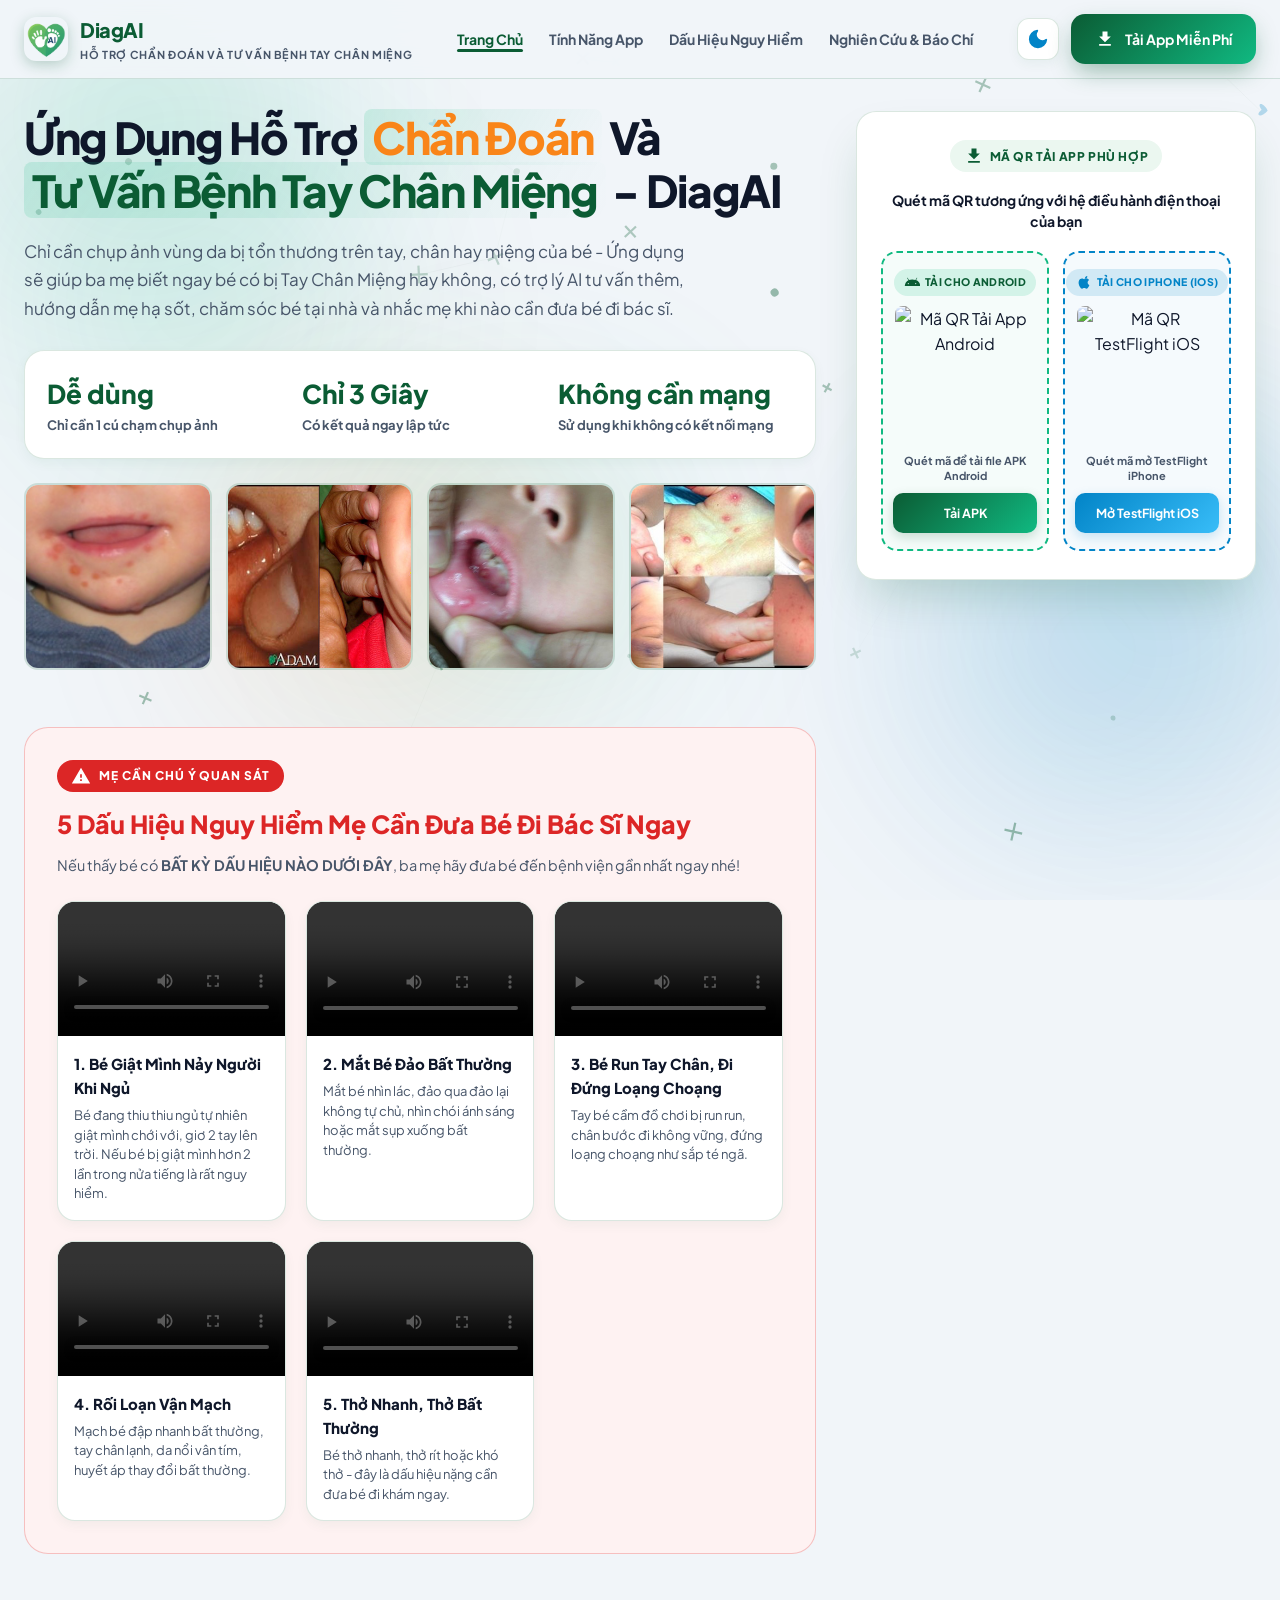
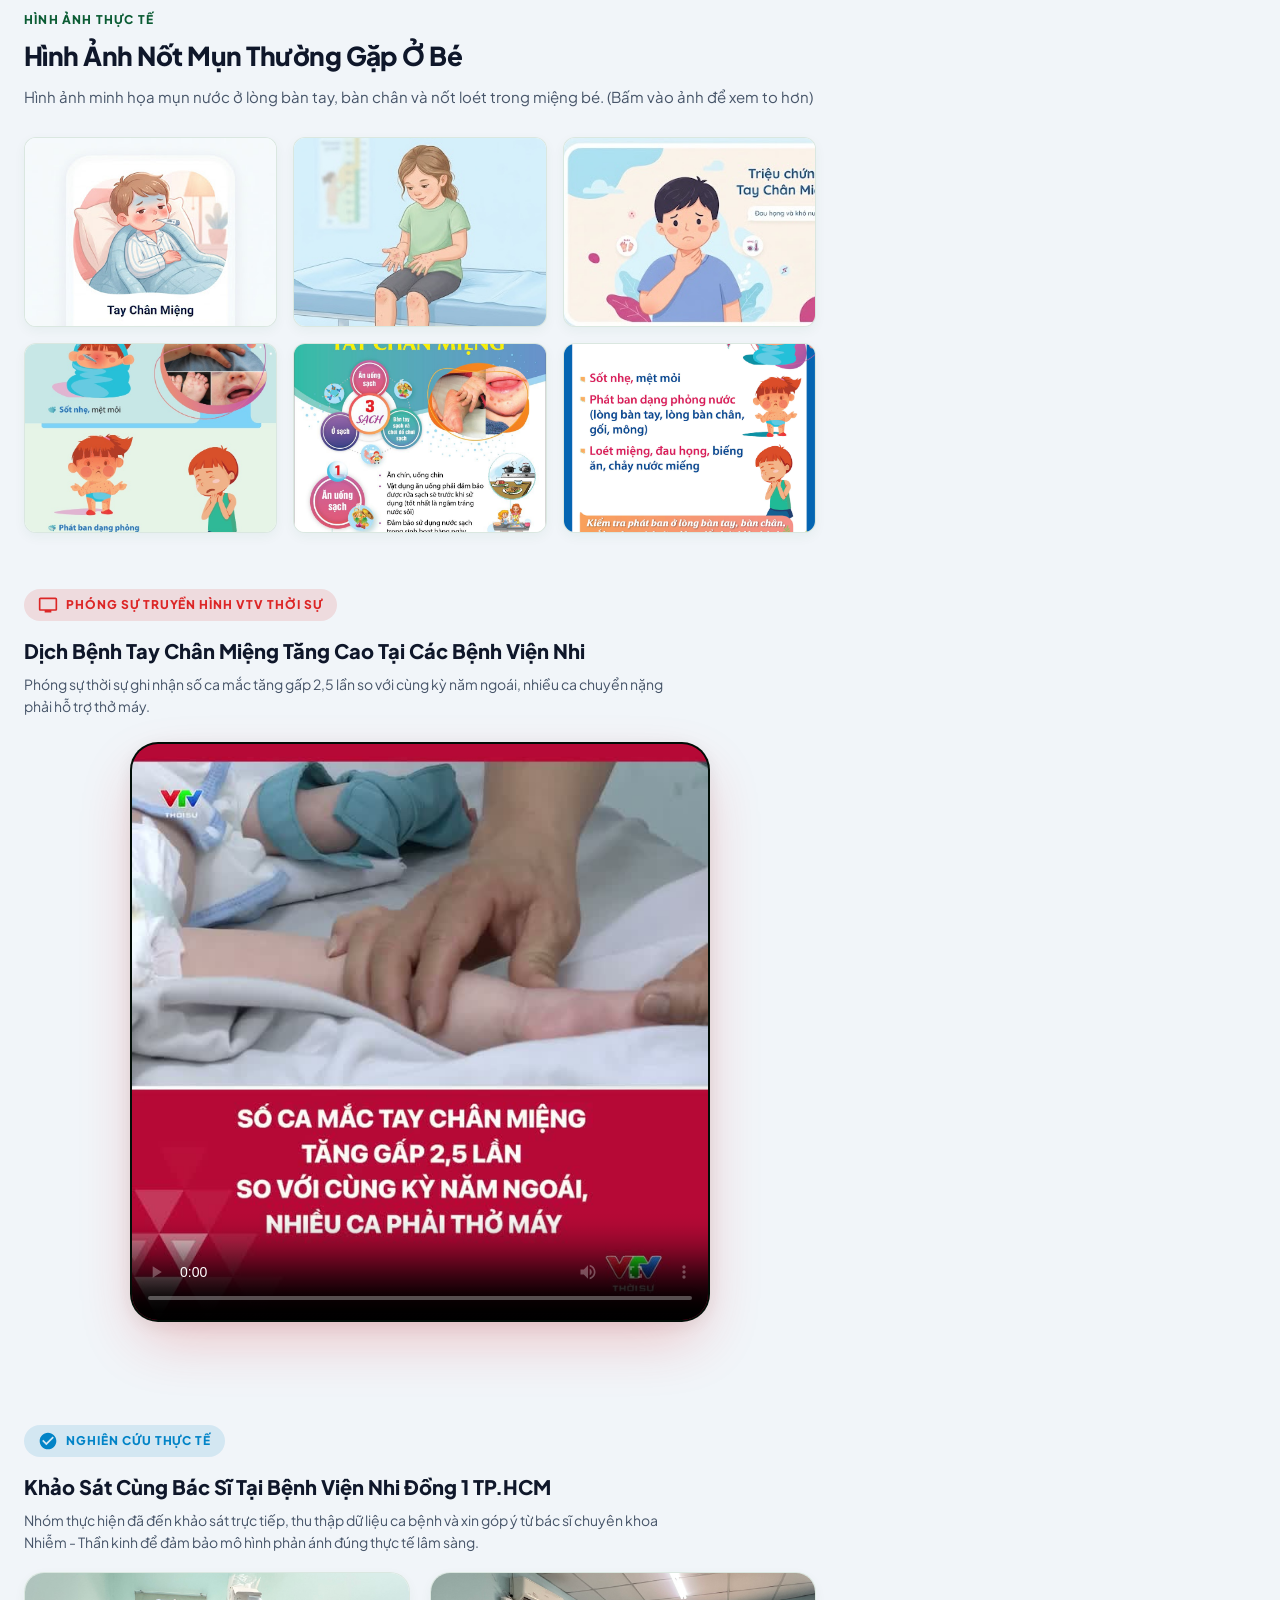
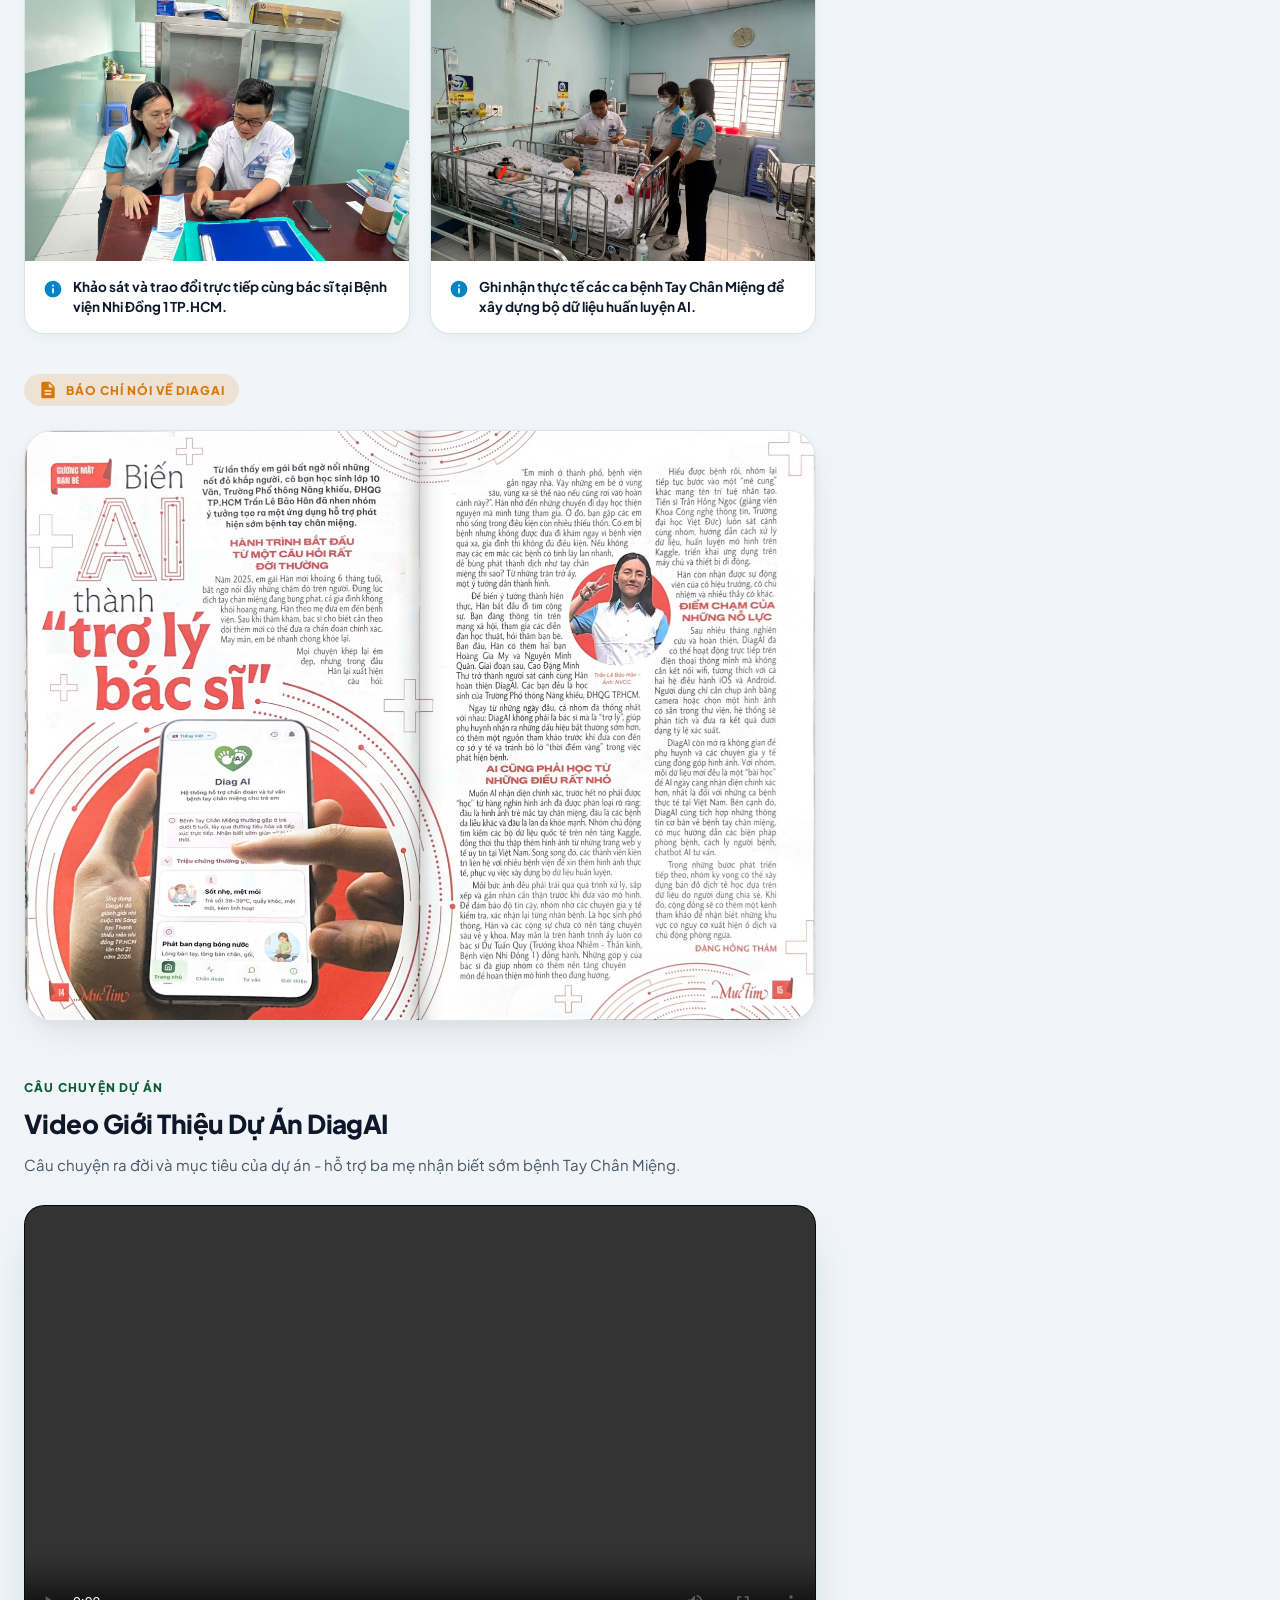
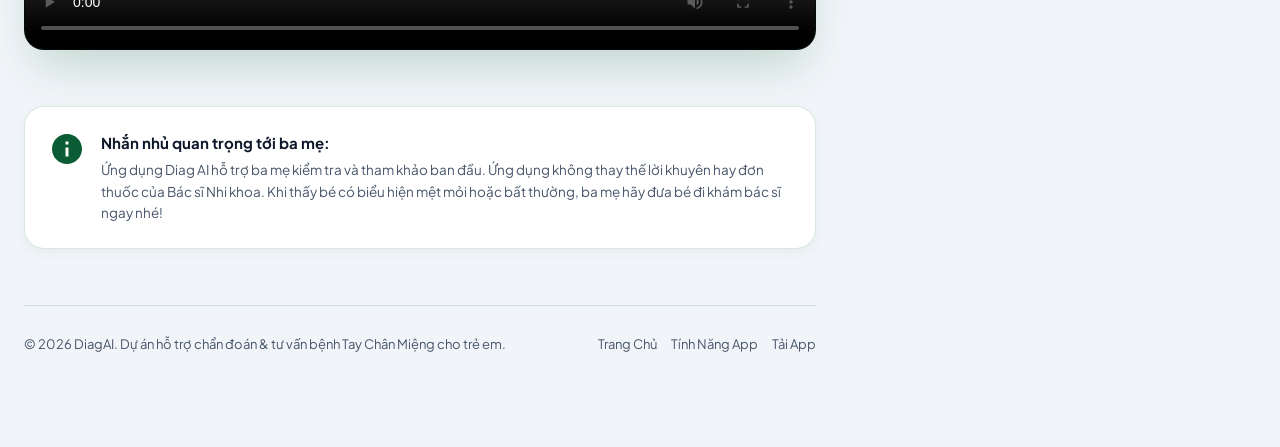
==== commit 1861be6c: "fix: resolve magazine corner curl CSS glitch and remove exposed borders" ====
--- a/index.html
+++ b/index.html
@@ -992,6 +992,7 @@
                 <div class="press-glare"></div>
                 <!-- Góc sách/báo cong lật lên (Book Corner Curl tinh tế, không chèn chữ lên mặt báo) -->
                 <div class="book-corner-curl">
+                  <div class="curl-cutout"></div>
                   <div class="curl-under-shadow"></div>
                   <div class="curl-fold"></div>
                 </div>
--- a/assets/css/site.css
+++ b/assets/css/site.css
@@ -876,8 +876,8 @@
   background: #FFFFFF;
   border: 1.5px solid var(--border);
   box-shadow: 
-    0 18px 42px -10px rgba(11, 92, 52, 0.14),
-    0 4px 14px rgba(0, 0, 0, 0.05);
+    0 16px 38px -10px rgba(0, 0, 0, 0.1),
+    0 4px 12px rgba(0, 0, 0, 0.04);
   overflow: hidden;
   text-decoration: none;
   cursor: pointer;
@@ -893,9 +893,14 @@
 .press-feature:hover {
   transform: perspective(1600px) rotateX(2.5deg) rotateY(-1.2deg) translateY(-8px) scale(1.012);
   box-shadow: 
-    0 34px 75px -14px rgba(217, 119, 6, 0.35),
-    0 16px 32px -8px rgba(0, 0, 0, 0.18);
-  border-color: rgba(217, 119, 6, 0.45);
+    0 30px 65px -14px rgba(0, 0, 0, 0.22),
+    0 12px 28px -6px rgba(0, 0, 0, 0.08);
+  border-color: rgba(0, 0, 0, 0.12);
+}
+
+[data-theme="dark"] .press-feature:hover {
+  border-color: rgba(255, 255, 255, 0.18);
+  box-shadow: 0 30px 70px -14px rgba(0, 0, 0, 0.85);
 }
 
 .press-paper-wrapper {
@@ -990,51 +995,75 @@
   transform: translate(3px, -3px);
 }
 
-/* Book Corner Curl (góc cong lật trang sách/báo) */
+/* Book Corner Curl (góc lật trang báo tinh tế khi hover) */
 .book-corner-curl {
   position: absolute;
   bottom: 0;
   right: 0;
-  width: 150px;
-  height: 150px;
+  width: 64px;
+  height: 64px;
   pointer-events: none;
   z-index: 6;
-  overflow: visible;
-}
-
-/* Shadow underneath curled corner */
+  opacity: 0;
+  transform: scale(0.4);
+  transform-origin: 100% 100%;
+  transition: opacity 0.35s cubic-bezier(0.16, 1, 0.3, 1), transform 0.35s cubic-bezier(0.16, 1, 0.3, 1);
+}
+
+.press-feature:hover .book-corner-curl {
+  opacity: 1;
+  transform: scale(1);
+}
+
+/* 1. Phần che góc ảnh gốc bằng nền mặt bàn */
+.curl-cutout {
+  position: absolute;
+  inset: 0;
+  clip-path: polygon(100% 0, 100% 100%, 0 100%);
+  border-bottom-right-radius: 28px;
+  background: var(--bg-body, #F8FAFC);
+  z-index: 1;
+}
+
+[data-theme="dark"] .curl-cutout {
+  background: var(--bg-body, #0B132B);
+}
+
+/* 2. Đổ bóng trên mặt bàn ngay dưới góc trang giấy lật lên */
 .curl-under-shadow {
   position: absolute;
-  bottom: 0;
-  right: 0;
-  width: 70px;
-  height: 70px;
-  background: linear-gradient(135deg, transparent 48%, rgba(0, 0, 0, 0.48) 52%, rgba(0, 0, 0, 0.25) 75%, transparent 100%);
-  filter: blur(6px);
-  transition: all 0.5s cubic-bezier(0.16, 1, 0.3, 1);
+  inset: 0;
+  clip-path: polygon(100% 0, 100% 100%, 0 100%);
   border-bottom-right-radius: 28px;
-}
-
-/* Curled fold flap */
+  background: linear-gradient(135deg, rgba(0, 0, 0, 0.35) 0%, rgba(0, 0, 0, 0.08) 50%, transparent 100%);
+  z-index: 2;
+}
+
+/* 3. Nếp trang sách/báo lật lên (tam giác gập vào trong) */
 .curl-fold {
   position: absolute;
-  bottom: 0;
-  right: 0;
-  width: 70px;
-  height: 70px;
+  inset: 0;
+  clip-path: polygon(100% 0, 0 100%, 0 0);
   background: linear-gradient(
     135deg,
     #ffffff 0%,
-    #f8fafc 40%,
-    #e2e8f0 55%,
-    #cbd5e1 75%,
-    #94a3b8 100%
+    #f8fafc 35%,
+    #e2e8f0 70%,
+    #cbd5e1 100%
   );
-  clip-path: polygon(100% 0, 0 100%, 100% 100%);
-  box-shadow: -8px -8px 20px rgba(0, 0, 0, 0.35);
-  border-bottom-right-radius: 28px;
-  transform-origin: 0 100%;
-  transition: all 0.5s cubic-bezier(0.16, 1, 0.3, 1);
+  filter: drop-shadow(-4px -4px 8px rgba(0, 0, 0, 0.28));
+  z-index: 3;
+}
+
+[data-theme="dark"] .curl-fold {
+  background: linear-gradient(
+    135deg,
+    #e2e8f0 0%,
+    #cbd5e1 35%,
+    #94a3b8 70%,
+    #64748b 100%
+  );
+  filter: drop-shadow(-4px -4px 10px rgba(0, 0, 0, 0.6));
 }
 
 /* Hint pill at corner */
@@ -1062,28 +1091,6 @@
   background: #0f1f16;
   color: #F8FAFC;
   border-color: rgba(52, 211, 153, 0.3);
-}
-
-.press-feature:hover .curl-under-shadow {
-  width: 135px;
-  height: 135px;
-  filter: blur(9px);
-  background: linear-gradient(135deg, transparent 48%, rgba(0, 0, 0, 0.55) 52%, rgba(0, 0, 0, 0.3) 80%, transparent 100%);
-}
-
-.press-feature:hover .curl-fold {
-  width: 135px;
-  height: 135px;
-  transform: rotate(-6deg) translate(-6px, -6px);
-  box-shadow: -18px -18px 36px rgba(0, 0, 0, 0.48);
-  background: linear-gradient(
-    135deg,
-    #ffffff 0%,
-    #ffffff 35%,
-    #eef2f6 50%,
-    #cbd5e1 75%,
-    #64748b 100%
-  );
 }
 
 .press-feature:hover .curl-hint {
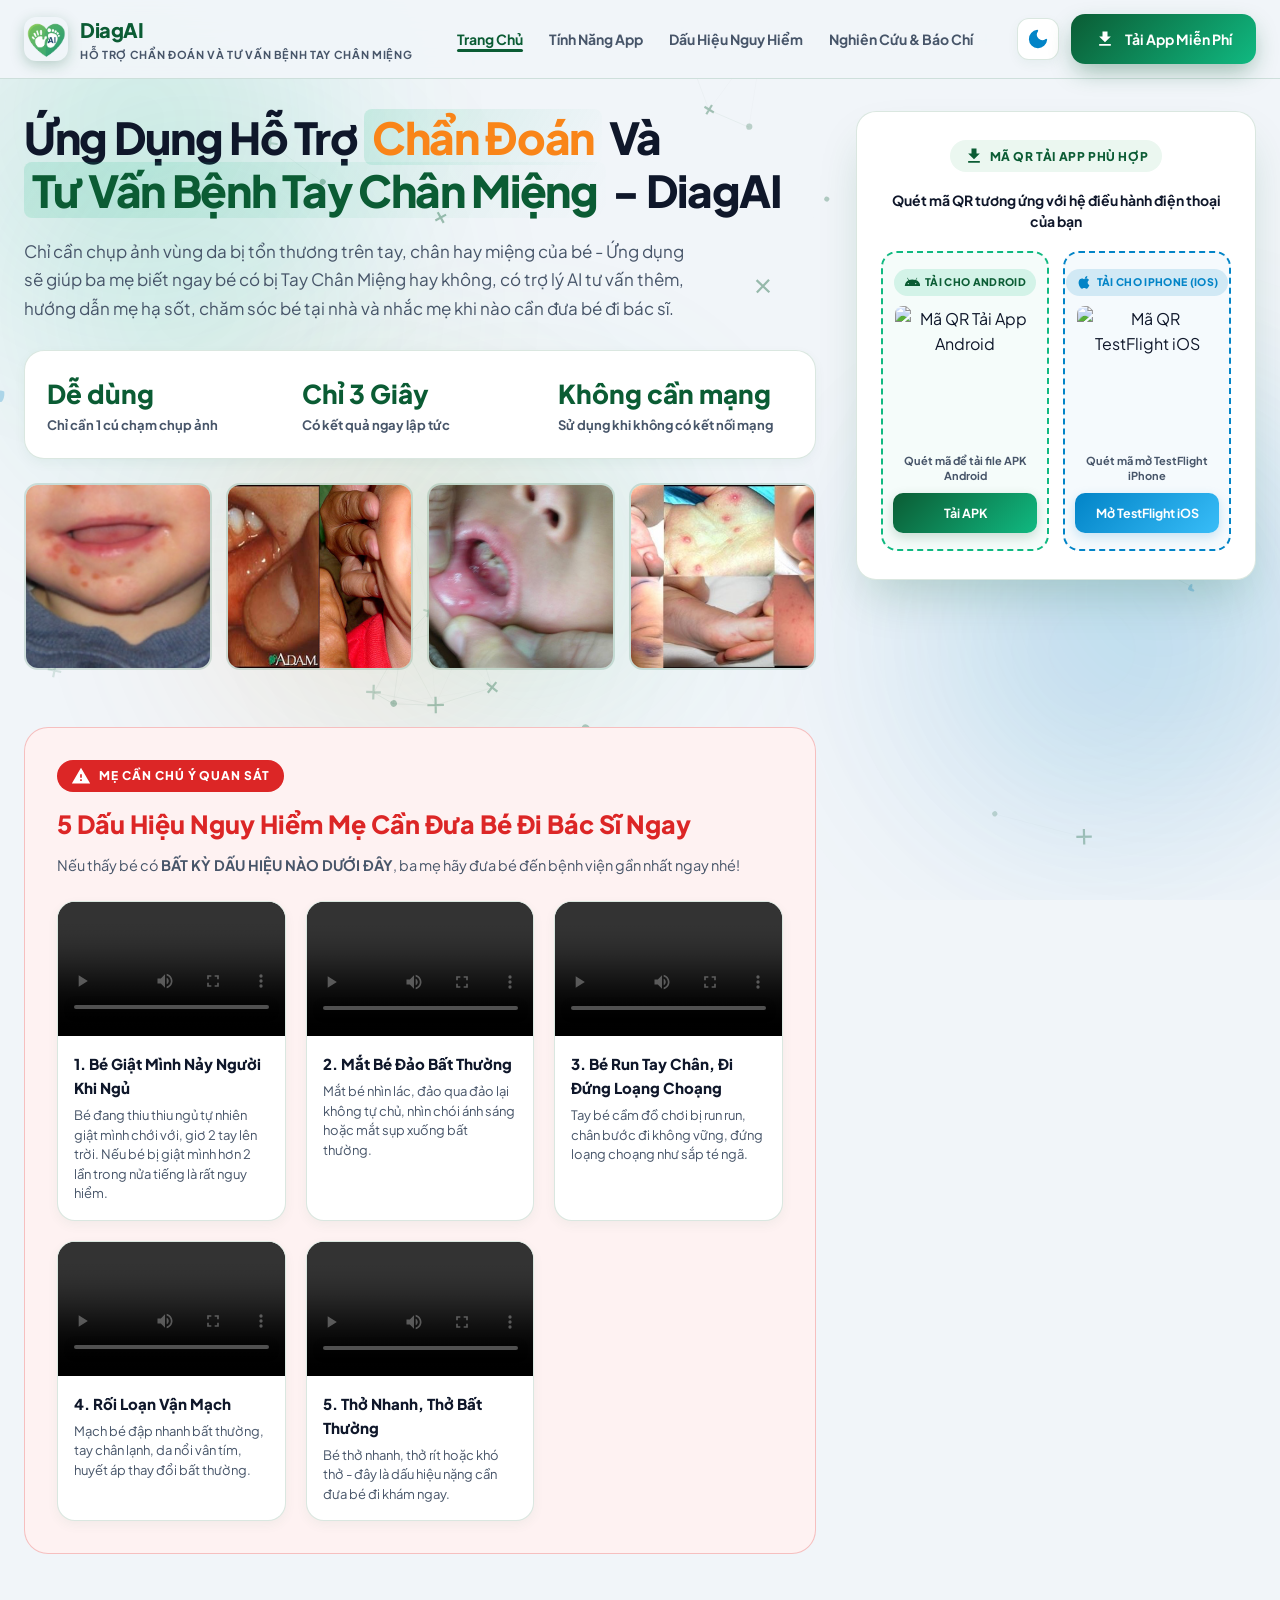
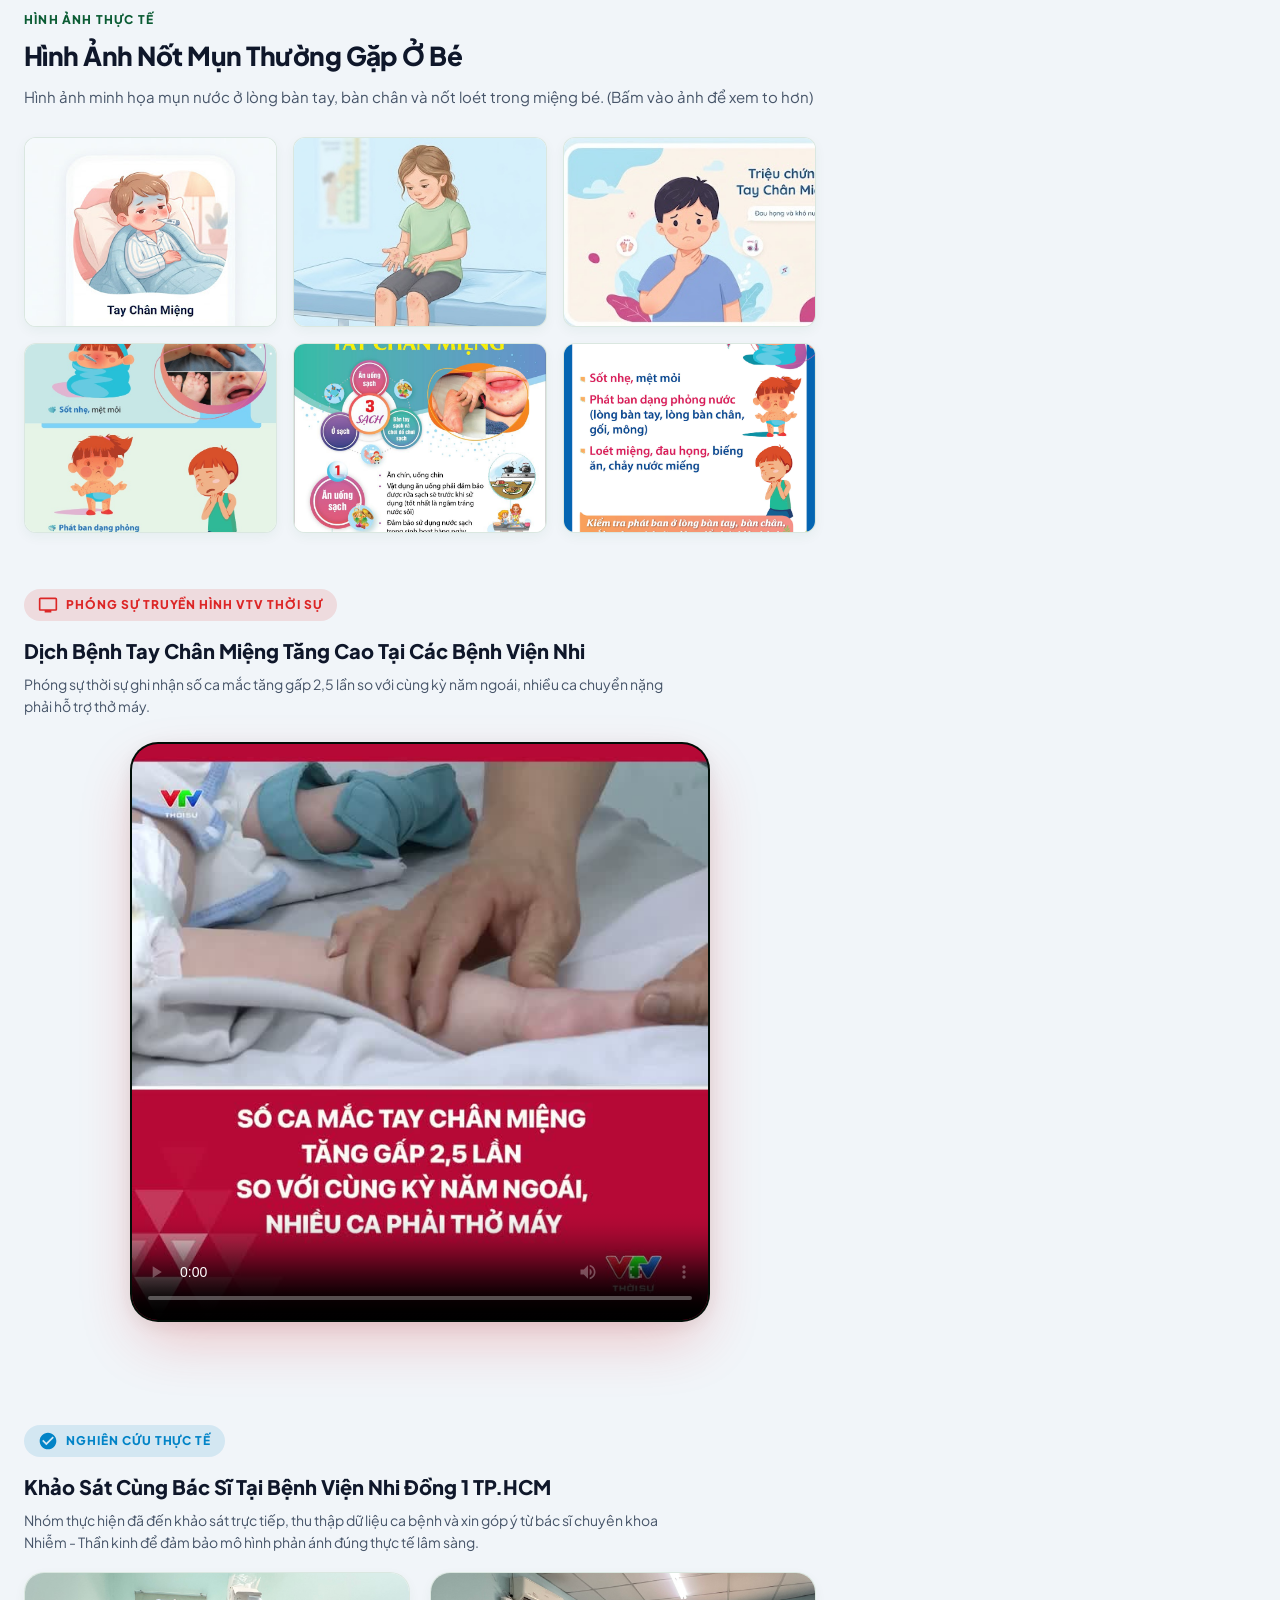
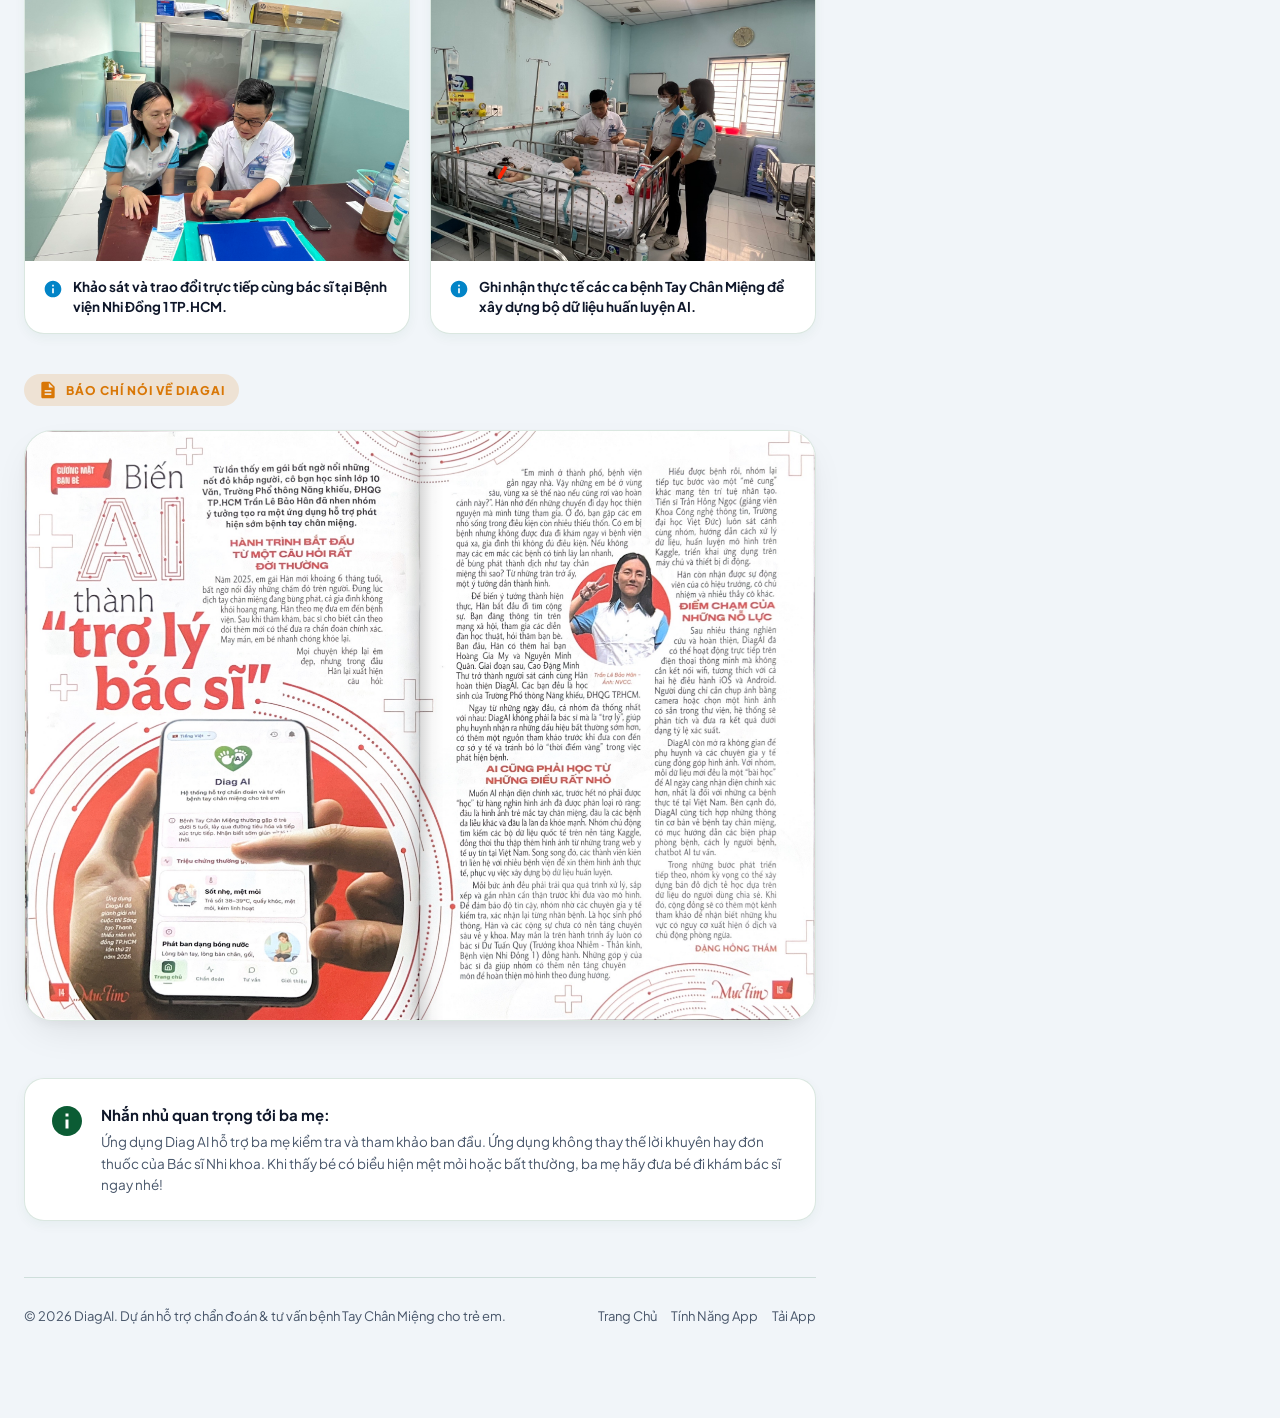
==== commit 551089ed: "feat: remove video-intro section (Câu chuyện dự án)" ====
--- a/index.html
+++ b/index.html
@@ -1002,21 +1002,6 @@
         </div>
       </section>
 
-      <!-- Video Giới Thiệu Dự Án - video quay ngang nên hiển thị to, nổi bật -->
-      <section id="video-intro" class="reveal">
-        <div class="section-header">
-          <span class="section-tag">CÂU CHUYỆN DỰ ÁN</span>
-          <h2 class="section-title">Video Giới Thiệu Dự Án DiagAI</h2>
-          <p class="section-desc">Câu chuyện ra đời và mục tiêu của dự án - hỗ trợ ba mẹ nhận biết sớm bệnh Tay Chân
-            Miệng.</p>
-        </div>
-        <div class="wide-video-frame">
-          <video controls preload="metadata">
-            <source src="assets/videos/VideoGioiThieu_DiagAI_FullHD.mp4" type="video/mp4" />
-          </video>
-        </div>
-      </section>
-
       <!-- Disclaimer Box -->
       <section id="disclaimer" class="disclaimer-box reveal">
         <div class="disclaimer-icon">
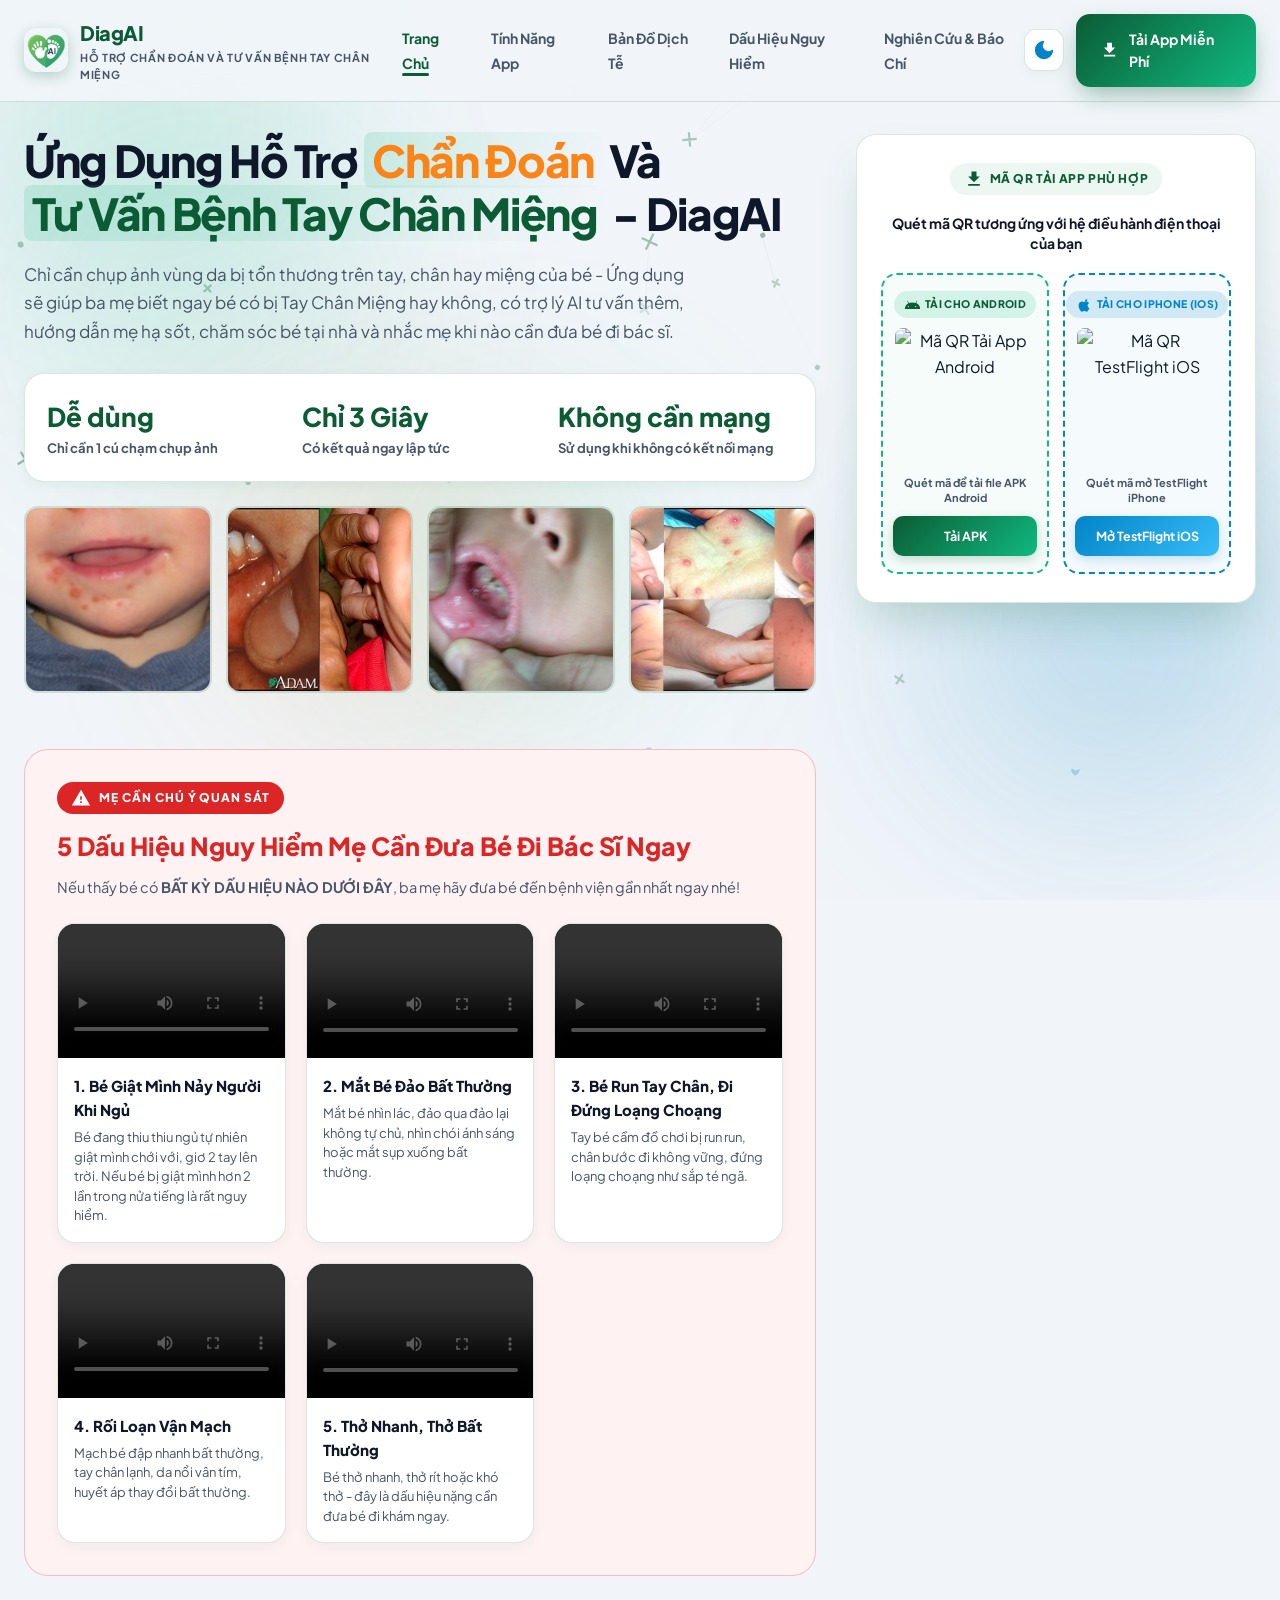
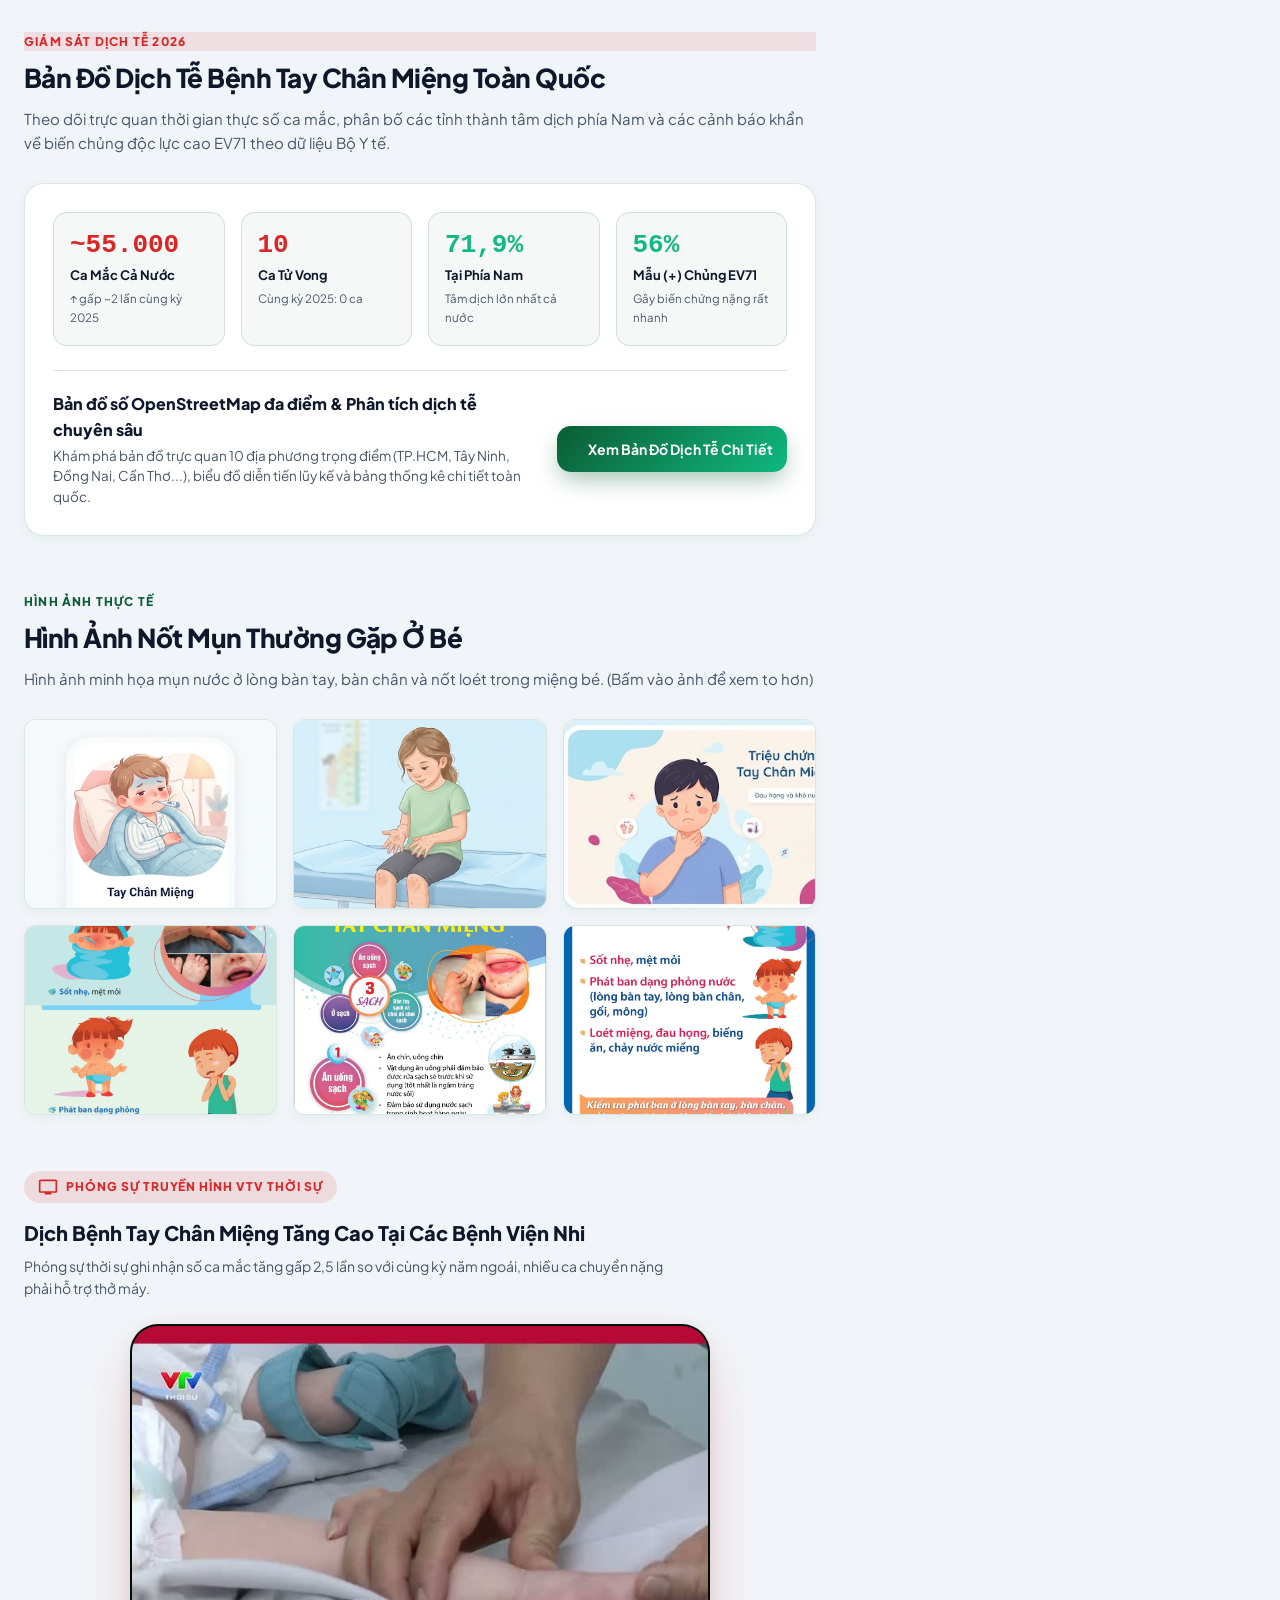
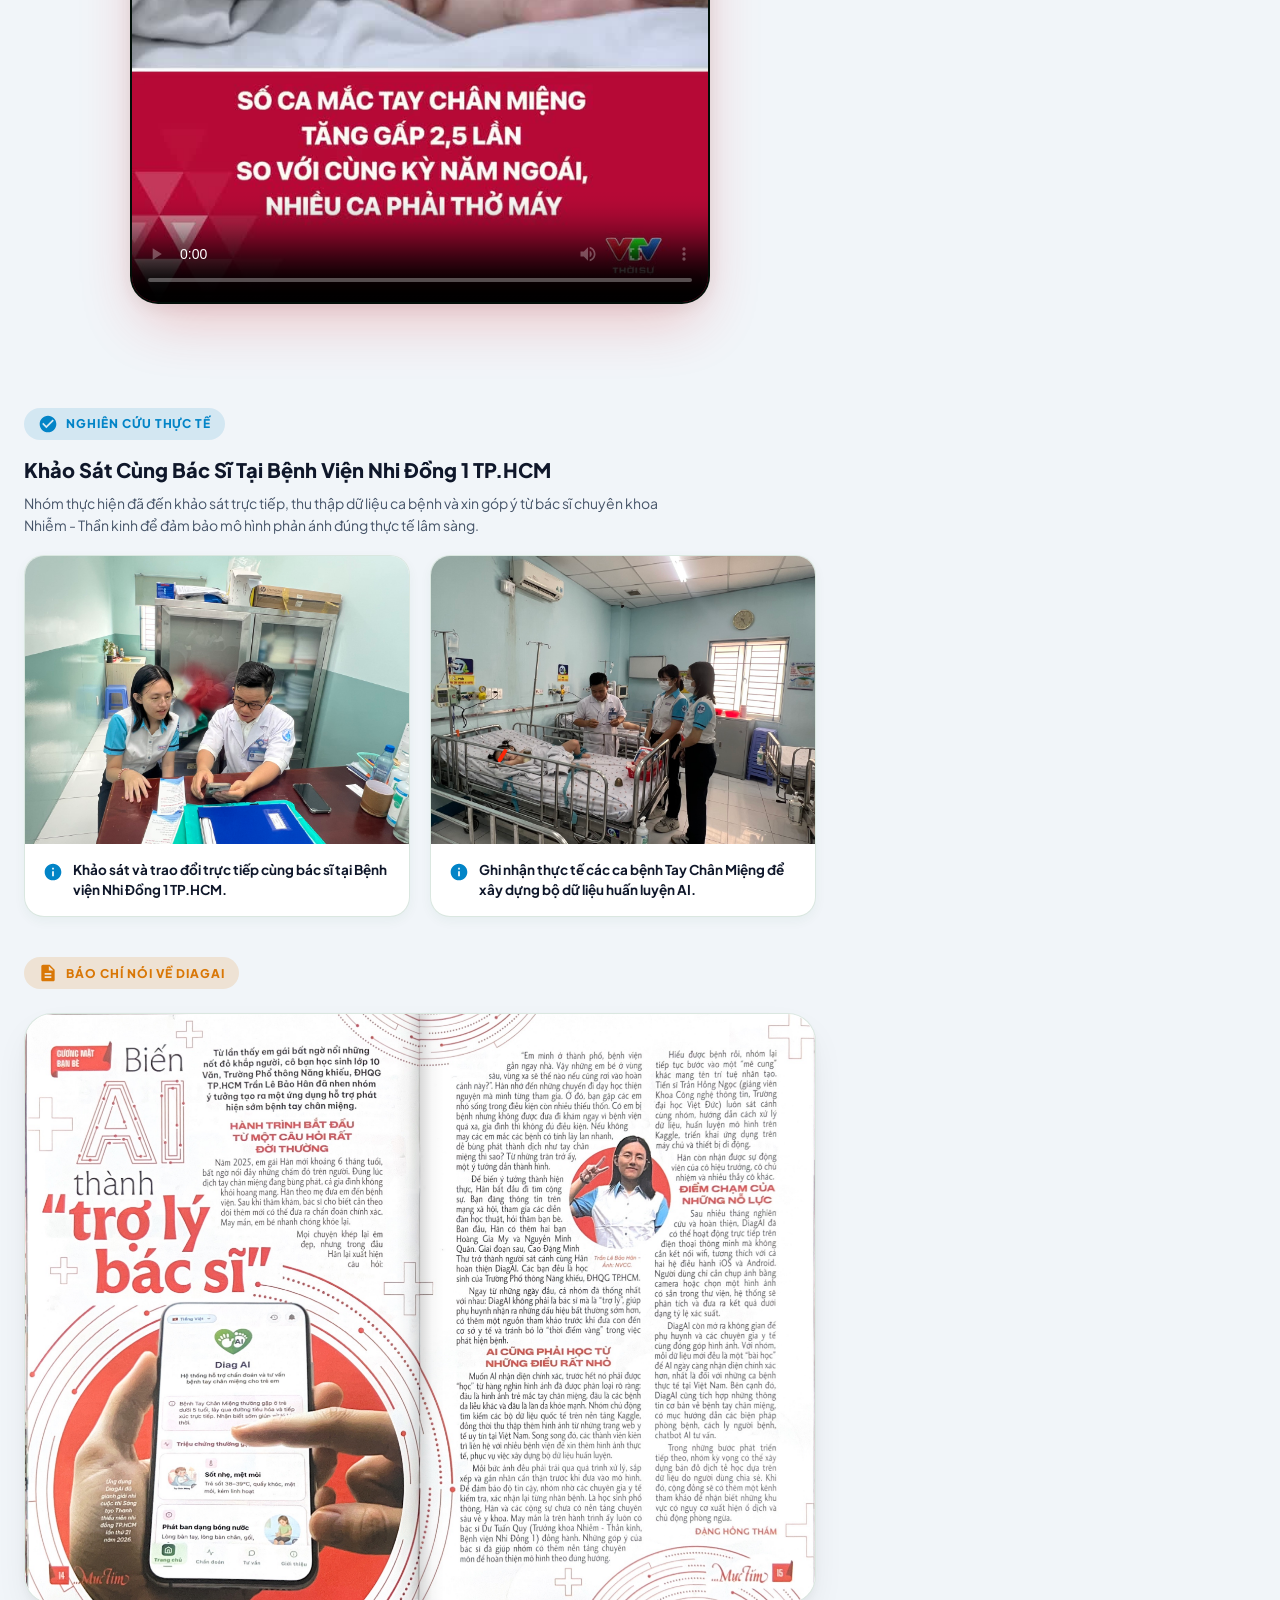
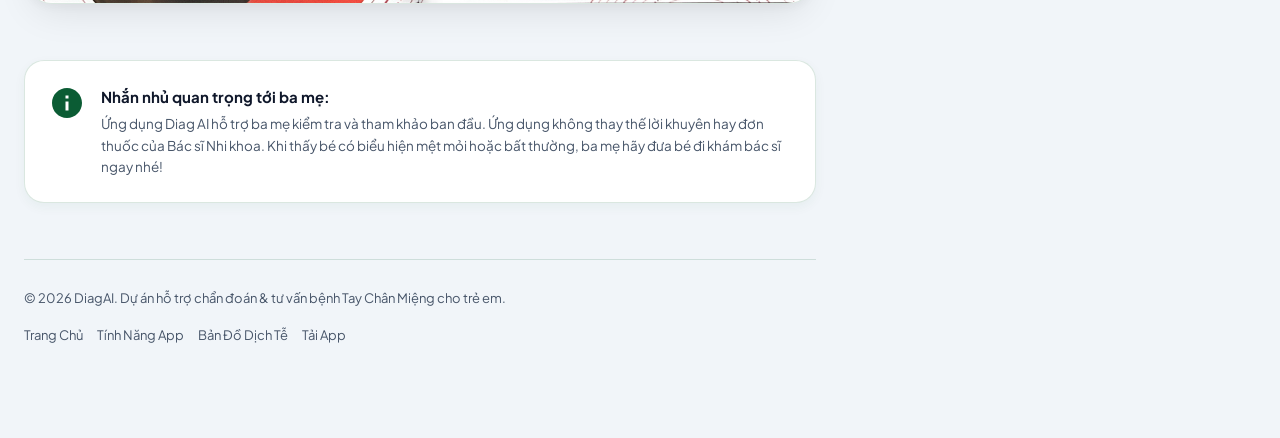
==== commit 247d1e2f: "feat: tich hop tab Ban do dich te vao trang chu DiagAI" ====
--- a/index.html
+++ b/index.html
@@ -710,6 +710,111 @@
         grid-template-columns: 1fr;
       }
     }
+
+    /* Dich Te Section on Homepage */
+    .dich-te-preview-card {
+      background: var(--card-bg);
+      border: 1.5px solid var(--border);
+      border-radius: var(--radius);
+      padding: 28px;
+      box-shadow: var(--shadow-sm);
+      margin-top: 10px;
+      transition: all 0.3s ease;
+    }
+
+    .dich-te-preview-card:hover {
+      box-shadow: var(--shadow-md);
+      border-color: var(--primary-accent);
+    }
+
+    .dich-te-stats-grid {
+      display: grid;
+      grid-template-columns: repeat(4, 1fr);
+      gap: 16px;
+      margin-bottom: 24px;
+    }
+
+    .dt-stat-box {
+      background: rgba(11, 92, 52, 0.04);
+      border: 1px solid var(--border);
+      border-radius: 14px;
+      padding: 18px 16px;
+      display: flex;
+      flex-direction: column;
+      transition: transform 0.2s ease;
+    }
+
+    [data-theme="dark"] .dt-stat-box {
+      background: rgba(52, 211, 153, 0.06);
+    }
+
+    .dt-stat-box:hover {
+      transform: translateY(-2px);
+    }
+
+    .dt-num {
+      font-family: 'Roboto Mono', monospace;
+      font-size: 26px;
+      font-weight: 800;
+      line-height: 1.1;
+      margin-bottom: 6px;
+    }
+
+    .dt-label {
+      font-size: 13px;
+      font-weight: 700;
+      color: var(--text);
+      margin-bottom: 4px;
+    }
+
+    .dt-sub {
+      font-size: 11.5px;
+      color: var(--text-muted);
+    }
+
+    .dich-te-banner-action {
+      display: flex;
+      align-items: center;
+      justify-content: space-between;
+      gap: 20px;
+      padding-top: 20px;
+      border-top: 1px solid var(--border);
+    }
+
+    .dt-action-info h4 {
+      font-size: 16px;
+      font-weight: 800;
+      color: var(--text);
+      margin-bottom: 4px;
+    }
+
+    .dt-action-info p {
+      font-size: 13.5px;
+      color: var(--text-muted);
+      max-width: 580px;
+      line-height: 1.5;
+    }
+
+    @media (max-width: 900px) {
+      .dich-te-stats-grid {
+        grid-template-columns: repeat(2, 1fr);
+      }
+      .dich-te-banner-action {
+        flex-direction: column;
+        align-items: flex-start;
+      }
+      .dich-te-banner-action .btn {
+        width: 100%;
+        text-align: center;
+        justify-content: center;
+      }
+    }
+
+    @media (max-width: 500px) {
+      .dich-te-stats-grid {
+        grid-template-columns: 1fr;
+      }
+    }
   </style>
 </head>
 
@@ -857,6 +962,51 @@
               <h4>5. Thở Nhanh, Thở Bất Thường</h4>
               <p>Bé thở nhanh, thở rít hoặc khó thở - đây là dấu hiệu nặng cần đưa bé đi khám ngay.</p>
             </div>
+          </div>
+        </div>
+      </section>
+
+      <!-- Dịch Tễ Section -->
+      <section id="dich-te" class="reveal">
+        <div class="section-header">
+          <span class="section-tag" style="background:rgba(239,68,68,0.12);color:var(--danger);border-color:rgba(239,68,68,0.25);">GIÁM SÁT DỊCH TỄ 2026</span>
+          <h2 class="section-title">Bản Đồ Dịch Tễ Bệnh Tay Chân Miệng Toàn Quốc</h2>
+          <p class="section-desc">Theo dõi trực quan thời gian thực số ca mắc, phân bố các tỉnh thành tâm dịch phía Nam và các cảnh báo khẩn về biến chủng độc lực cao EV71 theo dữ liệu Bộ Y tế.</p>
+        </div>
+
+        <div class="dich-te-preview-card">
+          <div class="dich-te-stats-grid">
+            <div class="dt-stat-box">
+              <span class="dt-num" style="color:var(--danger);">~55.000</span>
+              <span class="dt-label">Ca Mắc Cả Nước</span>
+              <span class="dt-sub">↑ gấp ~2 lần cùng kỳ 2025</span>
+            </div>
+            <div class="dt-stat-box">
+              <span class="dt-num" style="color:var(--danger);">10</span>
+              <span class="dt-label">Ca Tử Vong</span>
+              <span class="dt-sub">Cùng kỳ 2025: 0 ca</span>
+            </div>
+            <div class="dt-stat-box">
+              <span class="dt-num" style="color:var(--primary-accent);">71,9%</span>
+              <span class="dt-label">Tại Phía Nam</span>
+              <span class="dt-sub">Tâm dịch lớn nhất cả nước</span>
+            </div>
+            <div class="dt-stat-box">
+              <span class="dt-num" style="color:var(--primary-accent);">56%</span>
+              <span class="dt-label">Mẫu (+) Chủng EV71</span>
+              <span class="dt-sub">Gây biến chứng nặng rất nhanh</span>
+            </div>
+          </div>
+
+          <div class="dich-te-banner-action">
+            <div class="dt-action-info">
+              <h4>Bản đồ số OpenStreetMap đa điểm &amp; Phân tích dịch tễ chuyên sâu</h4>
+              <p>Khám phá bản đồ trực quan 10 địa phương trọng điểm (TP.HCM, Tây Ninh, Đồng Nai, Cần Thơ...), biểu đồ diễn tiến lũy kế và bảng thống kê chi tiết toàn quốc.</p>
+            </div>
+            <a href="ban-do-dich-te.html" class="btn btn-primary" style="white-space:nowrap;padding:12px 22px;">
+              <svg class="svg-icon" viewBox="0 0 24 24" style="margin-right:8px;"><path d="M12 2C8.13 2 5 5.13 5 9c0 5.25 7 13 7 13s7-7.75 7-13c0-3.87-3.13-7-7-7zm0 9.5c-1.38 0-2.5-1.12-2.5-2.5s1.12-2.5 2.5-2.5 2.5 1.12 2.5 2.5-1.12 2.5-2.5 2.5z"/></svg>
+              Xem Bản Đồ Dịch Tễ Chi Tiết
+            </a>
           </div>
         </div>
       </section>
